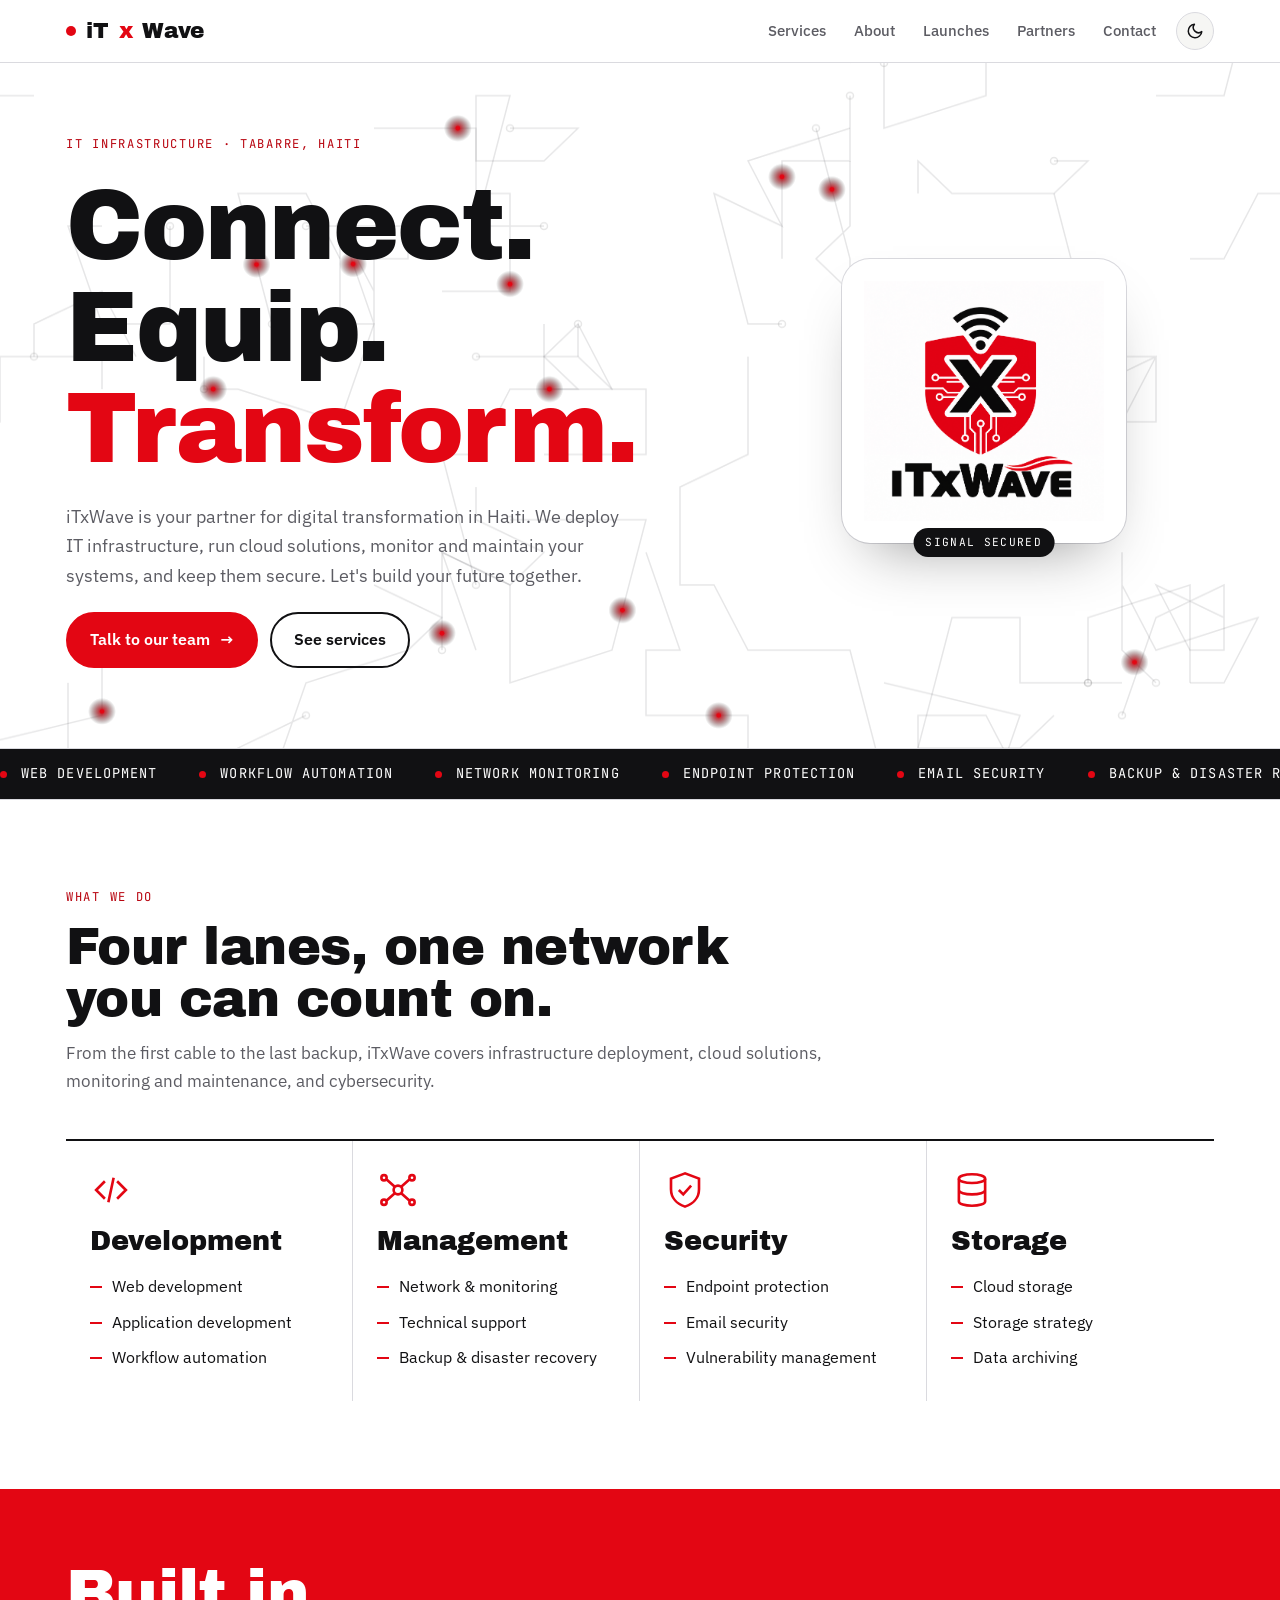
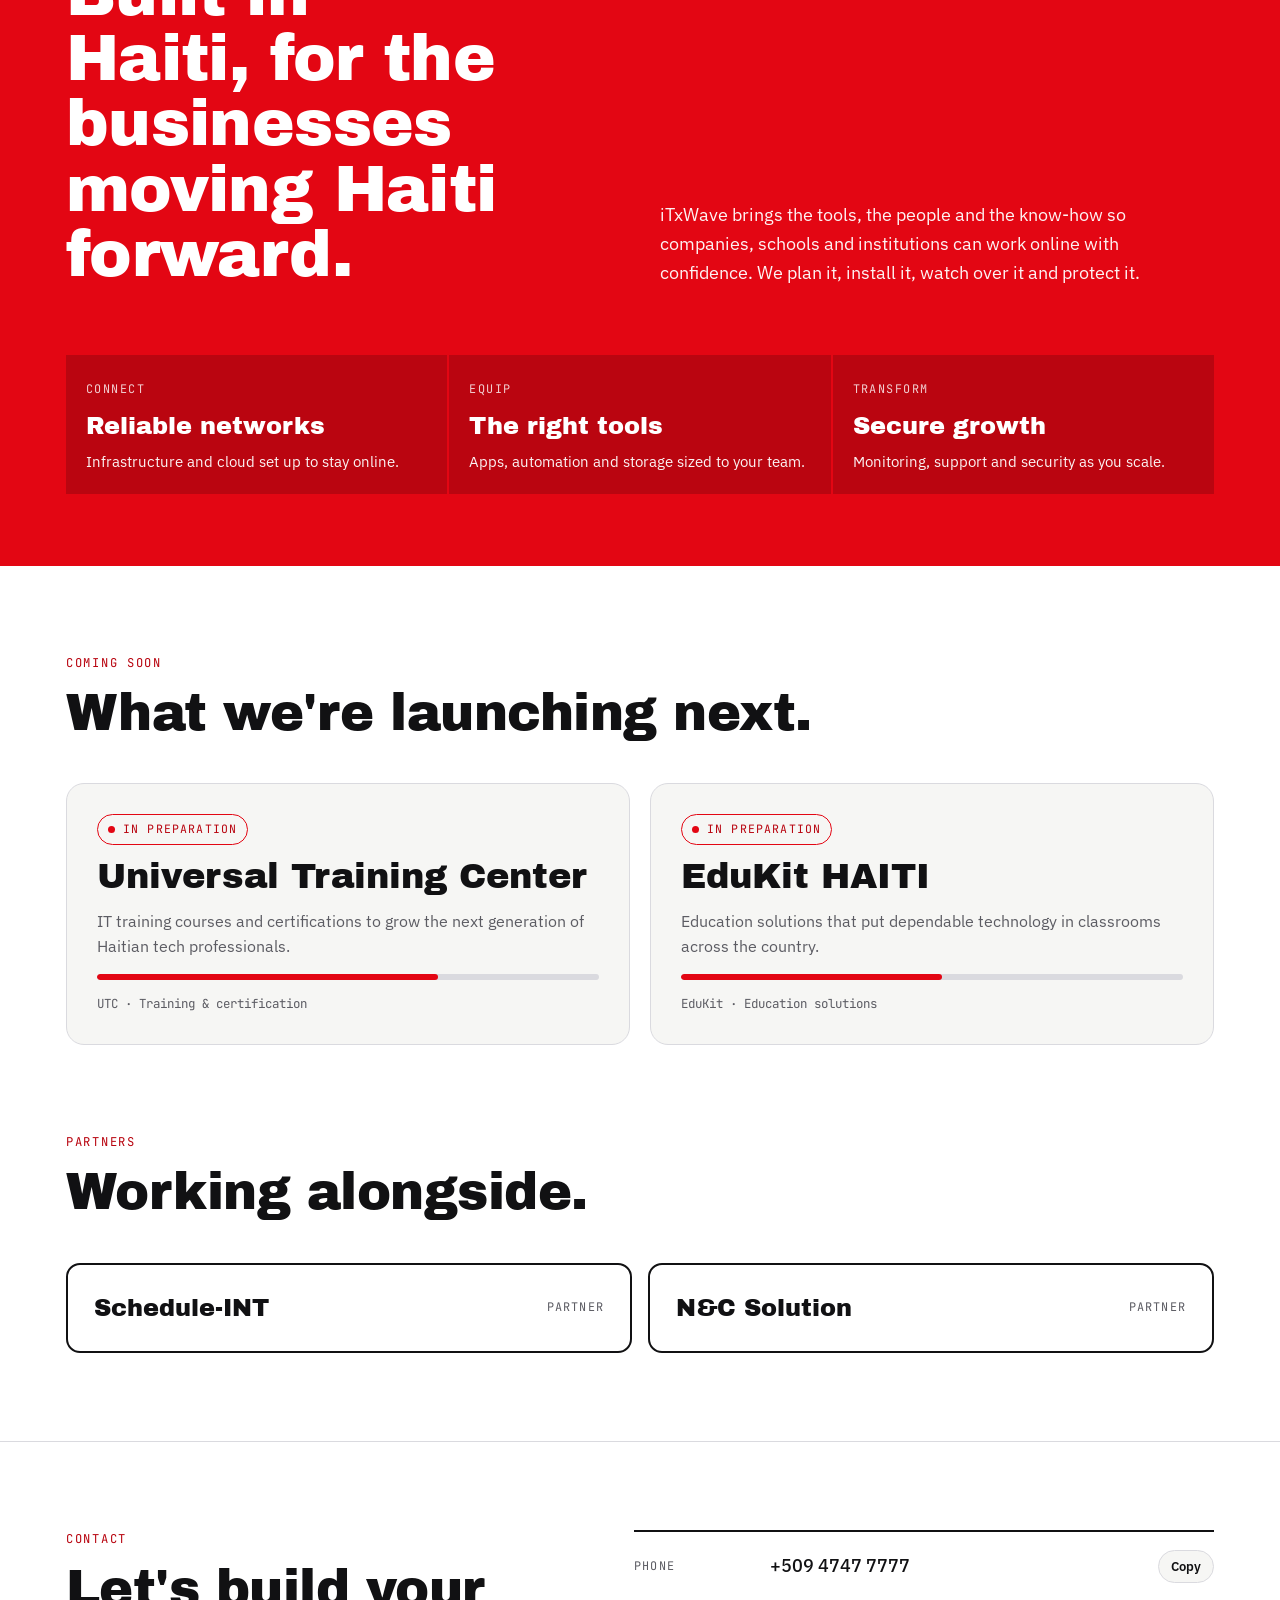
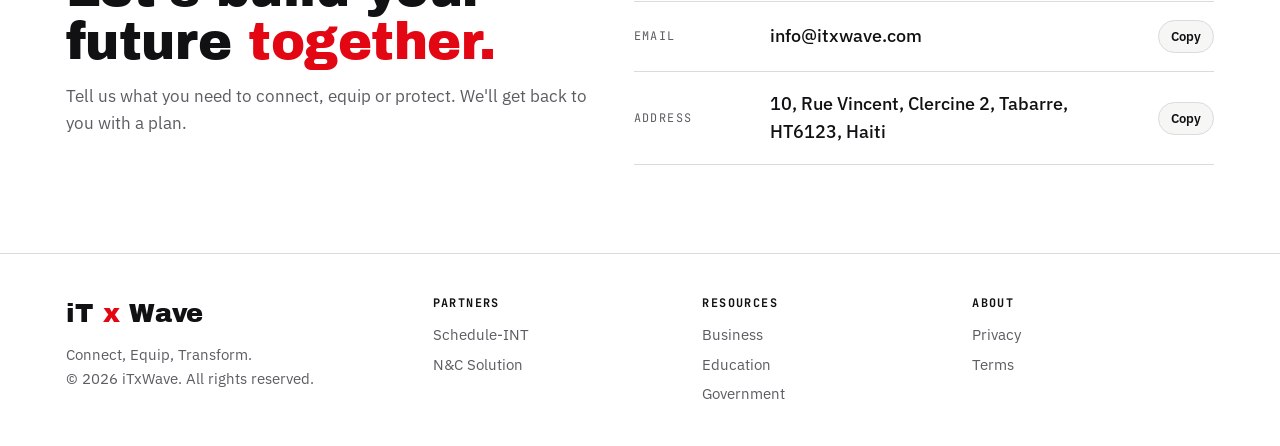
==== index.html @ f3f3a0d4 "Update index.html" ====
<!DOCTYPE html>
<html lang="en">
<head>
<meta charset="utf-8">
<meta name="viewport" content="width=device-width, initial-scale=1, viewport-fit=cover">
<title>iTxWave</title>
<script>try{var s=localStorage.getItem("itx-theme");if(s)document.documentElement.setAttribute("data-theme",s)}catch(e){}</script>
<meta name="description" content="iTxWave is your partner for digital transformation in Haiti: IT infrastructure, cloud solutions, monitoring and cybersecurity.">
<link rel="canonical" href="https://www.itxwave.com/">

<meta property="og:type" content="website">
<meta property="og:site_name" content="iTxWave">
<meta property="og:title" content="iTxWave — Connect. Equip. Transform.">
<meta property="og:description" content="IT infrastructure, cloud solutions, monitoring and cybersecurity for businesses in Haiti.">
<meta property="og:url" content="https://www.itxwave.com/">
<meta property="og:image" content="https://www.itxwave.com/og-image.png">
<meta property="og:image:width" content="1200">
<meta property="og:image:height" content="630">
<meta property="og:image:alt" content="iTxWave red shield logo with the slogan Connect. Equip. Transform.">

<meta name="twitter:card" content="summary_large_image">
<meta name="twitter:title" content="iTxWave — Connect. Equip. Transform.">
<meta name="twitter:description" content="IT infrastructure, cloud solutions, monitoring and cybersecurity for businesses in Haiti.">
<meta name="twitter:image" content="https://www.itxwave.com/og-image.png">
<link rel="preconnect" href="https://fonts.googleapis.com">
<link rel="preconnect" href="https://fonts.gstatic.com" crossorigin>
<link rel="stylesheet" href="https://fonts.googleapis.com/css2?family=Archivo+Black&family=IBM+Plex+Sans:wght@400;500;600&family=JetBrains+Mono:wght@400;600&display=swap">
<style>
/* Layout: signal-and-circuit hero on a live trace field, then a 4-lane service board, launches, partners, contact */
:root{
  --bg:#FFFFFF; --surface:#F6F6F4; --fg:#111113; --muted:#5C5C63; --line:#DADADF;
  --red:#E30613; --red-ink:#B8040F; --trace:rgba(17,17,19,.10); --pulse:#E30613;
  --display:"Archivo Black","Arial Black",Impact,sans-serif;
  --body:"IBM Plex Sans",system-ui,-apple-system,"Segoe UI",sans-serif;
  --mono:"JetBrains Mono",ui-monospace,Menlo,Consolas,monospace;
}
@media (prefers-color-scheme:dark){:root:not([data-theme="light"]){
  --bg:#0C0C0E; --surface:#16161A; --fg:#F2F2F0; --muted:#A3A3AB; --line:#2A2A30;
  --red:#FF2B36; --red-ink:#FF5560; --trace:rgba(242,242,240,.08); --pulse:#FF2B36; color-scheme:dark}}
:root[data-theme="dark"]{
  --bg:#0C0C0E; --surface:#16161A; --fg:#F2F2F0; --muted:#A3A3AB; --line:#2A2A30;
  --red:#FF2B36; --red-ink:#FF5560; --trace:rgba(242,242,240,.08); --pulse:#FF2B36; color-scheme:dark}

*{box-sizing:border-box}
img{max-width:100%}
html{scroll-behavior:smooth}
body{margin:0;background:var(--bg);color:var(--fg);font-family:var(--body);font-size:16px;line-height:1.6;overflow-x:hidden}
a{color:inherit}
:focus-visible{outline:2px solid var(--red);outline-offset:3px;border-radius:4px}
.wrap{max-width:1180px;margin:0 auto;padding-left:max(16px,env(safe-area-inset-left,0px));padding-right:max(16px,env(safe-area-inset-right,0px))}
.eyebrow{font-family:var(--mono);font-size:.76rem;letter-spacing:.14em;text-transform:uppercase;color:var(--red-ink)}
h1,h2,h3{font-family:var(--display);font-weight:400;line-height:1.02;text-wrap:balance;margin:0}
h2{font-size:clamp(2rem,4.4vw,3.2rem);letter-spacing:-.01em}

/* header */
header.top{position:sticky;top:env(safe-area-inset-top,0px);z-index:20;background:color-mix(in srgb,var(--bg) 86%,transparent);backdrop-filter:blur(10px);-webkit-backdrop-filter:blur(10px);border-bottom:1px solid var(--line)}
header.top .wrap{display:flex;align-items:center;justify-content:space-between;gap:16px;padding-block:12px}
.brand{display:flex;align-items:center;gap:10px;text-decoration:none;font-family:var(--display);font-size:1.35rem;letter-spacing:-.01em}
.brand b{color:var(--red);font-weight:400}
.brand .dot{width:10px;height:10px;border-radius:50%;background:var(--red);box-shadow:0 0 0 0 var(--red);animation:ping 2.4s infinite}
nav ul{display:flex;gap:4px;list-style:none;margin:0;padding:0;flex-wrap:wrap}
nav a{display:block;padding:6px 12px;border-radius:999px;text-decoration:none;font-size:.92rem;font-weight:500;color:var(--muted);transition:color .2s,background .2s}
nav a:hover{color:var(--fg);background:var(--line)}
@media (max-width:640px){nav li:not(.keep){display:none}}
.top-right{display:flex;align-items:center;gap:8px}
.theme-toggle{display:inline-grid;place-items:center;width:38px;height:38px;padding:0;border-radius:50%;border:1px solid var(--line);background:var(--surface);color:var(--fg);cursor:pointer;transition:border-color .2s,color .2s}
.theme-toggle:hover{border-color:var(--red);color:var(--red-ink)}
.theme-toggle svg{width:18px;height:18px}
.theme-toggle .sun{display:none}
:root[data-theme="dark"] .theme-toggle .sun{display:block}
:root[data-theme="dark"] .theme-toggle .moon{display:none}
@media (prefers-color-scheme:dark){:root:not([data-theme="light"]) .theme-toggle .sun{display:block}:root:not([data-theme="light"]) .theme-toggle .moon{display:none}}

/* hero */
.hero{position:relative;overflow:hidden;border-bottom:1px solid var(--line)}
#field{position:absolute;inset:0;width:100%;height:100%;display:block}
.hero .wrap{position:relative;display:grid;grid-template-columns:1.25fr .9fr;gap:48px;align-items:center;padding-block:72px 80px}
.hero-copy{min-width:0;display:grid;gap:22px}
.hero h1{font-size:clamp(2.8rem,8vw,6.2rem);letter-spacing:-.02em}
.hero h1 span{display:block}
.hero h1 .r{color:var(--red)}
.hero p.lead{font-size:1.15rem;color:var(--muted);max-width:52ch;margin:0}
.cta{display:flex;flex-wrap:wrap;gap:12px}
.btn{display:inline-flex;align-items:center;gap:10px;padding:13px 22px;border-radius:999px;font-weight:600;text-decoration:none;border:2px solid var(--fg);transition:transform .2s,background .2s,color .2s}
.btn.primary{background:var(--red);border-color:var(--red);color:#fff}
.btn.primary:hover{background:var(--fg);border-color:var(--fg);color:var(--bg)}
.btn.ghost:hover{background:var(--fg);color:var(--bg)}
.btn:hover{transform:translateY(-2px)}

.emblem{position:relative;justify-self:center;width:min(100%,340px);aspect-ratio:1/1.1;display:grid;place-items:center}
.emblem .rings{position:absolute;inset:-10%;pointer-events:none}
.emblem .rings i{position:absolute;inset:0;border:2px solid var(--red);border-radius:50%;opacity:0;animation:ring 3.6s cubic-bezier(.2,.6,.3,1) infinite}
.emblem .rings i:nth-child(2){animation-delay:1.2s}
.emblem .rings i:nth-child(3){animation-delay:2.4s}
.plate{position:relative;background:#fff;border-radius:28px;padding:22px;box-shadow:0 30px 60px -30px rgba(0,0,0,.45),0 0 0 1px var(--line);animation:float 6s ease-in-out infinite}
.plate img{display:block;width:100%;max-width:240px;height:auto}
.plate .tag{position:absolute;left:50%;bottom:-14px;transform:translateX(-50%);white-space:nowrap;background:var(--fg);color:var(--bg);font-family:var(--mono);font-size:.7rem;letter-spacing:.12em;text-transform:uppercase;padding:6px 12px;border-radius:999px}

/* ticker */
.ticker{border-bottom:1px solid var(--line);overflow:hidden;background:var(--fg);color:var(--bg)}
.ticker .track{display:flex;gap:42px;width:max-content;padding-block:14px;animation:slide 38s linear infinite;font-family:var(--mono);font-size:.85rem;letter-spacing:.08em;text-transform:uppercase}
.ticker span::before{content:"";display:inline-block;width:7px;height:7px;border-radius:50%;background:var(--red);margin-right:14px;vertical-align:middle}

section.block{padding-block:88px}
.head{display:grid;gap:14px;margin-bottom:44px;max-width:760px}
.head p{color:var(--muted);margin:0;font-size:1.08rem}

/* services */
.lanes{display:grid;grid-template-columns:repeat(4,minmax(0,1fr));border-top:2px solid var(--fg)}
.lane{position:relative;padding:28px 24px 30px;border-right:1px solid var(--line);min-width:0}
.lane:last-child{border-right:0}
.lane .code{font-family:var(--mono);font-size:.74rem;color:var(--muted);letter-spacing:.1em}
.lane h3{font-size:1.7rem;margin:10px 0 18px}
.lane ul{list-style:none;margin:0;padding:0;display:grid;gap:10px}
.lane li{display:flex;gap:10px;align-items:baseline}
.lane li::before{content:"";flex:none;width:12px;height:2px;background:var(--red);transform:translateY(-4px)}
.lane::after{content:"";position:absolute;left:0;top:-2px;height:2px;width:0;background:var(--red);transition:width .5s ease}
.lane:hover::after{width:100%}
.lane .icon{width:42px;height:42px;color:var(--red)}
@media (max-width:900px){.lanes{grid-template-columns:repeat(2,minmax(0,1fr))}.lane:nth-child(2){border-right:0}.lane:nth-child(-n+2){border-bottom:1px solid var(--line)}}
@media (max-width:520px){.lanes{grid-template-columns:1fr}.lane{border-right:0;border-bottom:1px solid var(--line)}}

/* about band */
.band{background:var(--red);color:#fff}
.band .wrap{display:grid;grid-template-columns:1fr 1fr;gap:40px;padding-block:72px;align-items:end}
.band h2{font-size:clamp(2.2rem,5.4vw,4rem)}
.band p{margin:0;font-size:1.12rem;max-width:56ch;opacity:.95}
.steps{display:grid;grid-template-columns:repeat(3,minmax(0,1fr));gap:2px;margin-top:28px;grid-column:1/-1}
.step{background:rgba(0,0,0,.18);padding:20px;min-width:0}
.step .n{font-family:var(--mono);font-size:.74rem;letter-spacing:.12em;opacity:.8}
.step b{display:block;font-family:var(--display);font-weight:400;font-size:1.5rem;margin:6px 0 4px}
.step p{font-size:.96rem}
@media (max-width:760px){.band .wrap{grid-template-columns:1fr}.steps{grid-template-columns:1fr}}

/* launches */
.launches{display:grid;grid-template-columns:repeat(2,minmax(0,1fr));gap:20px}
.launch{background:var(--surface);border:1px solid var(--line);border-radius:18px;padding:30px;display:grid;gap:14px;min-width:0;position:relative;overflow:hidden}
.launch .pill{justify-self:start;font-family:var(--mono);font-size:.72rem;letter-spacing:.1em;text-transform:uppercase;padding:5px 10px;border-radius:999px;border:1px solid var(--red);color:var(--red-ink);display:inline-flex;gap:8px;align-items:center}
.launch .pill i{width:7px;height:7px;border-radius:50%;background:var(--red);animation:blink 1.4s steps(2) infinite}
.launch h3{font-size:clamp(1.6rem,3vw,2.2rem)}
.launch p{margin:0;color:var(--muted)}
.launch .meter{height:6px;border-radius:6px;background:var(--line);overflow:hidden}
.launch .meter span{display:block;height:100%;width:var(--w);background:var(--red);border-radius:6px;animation:fill 2.4s ease-out both}
.launch .mono{font-family:var(--mono);font-size:.78rem;color:var(--muted)}
@media (max-width:760px){.launches{grid-template-columns:1fr}}

/* partners */
.partners{display:flex;flex-wrap:wrap;gap:16px}
.partner{flex:1 1 260px;display:flex;align-items:center;justify-content:space-between;gap:16px;padding:24px 26px;border:2px solid var(--fg);border-radius:14px;min-width:0}
.partner b{font-family:var(--display);font-weight:400;font-size:1.5rem}
.partner span{font-family:var(--mono);font-size:.74rem;letter-spacing:.1em;text-transform:uppercase;color:var(--muted)}

/* contact */
.contact{display:grid;grid-template-columns:1fr 1.1fr;gap:40px;align-items:start}
.contact h2 .r{color:var(--red)}
.rows{display:grid;border-top:2px solid var(--fg)}
.row{display:grid;grid-template-columns:120px 1fr auto;gap:16px;align-items:center;padding:18px 0;border-bottom:1px solid var(--line)}
.row .k{font-family:var(--mono);font-size:.74rem;letter-spacing:.12em;text-transform:uppercase;color:var(--muted)}
.row .v{font-size:1.1rem;font-weight:500;min-width:0;overflow-wrap:anywhere;user-select:all}
.copy{font:600 .8rem var(--body);border:1px solid var(--line);background:var(--surface);color:var(--fg);padding:7px 12px;border-radius:999px;cursor:pointer}
.copy:hover{border-color:var(--red);color:var(--red-ink)}
@media (max-width:760px){.contact{grid-template-columns:1fr}.row{grid-template-columns:1fr auto}.row .k{grid-column:1/-1}}

footer{border-top:1px solid var(--line);padding-block:40px;color:var(--muted);font-size:.92rem}
footer .wrap{display:grid;grid-template-columns:1.4fr 1fr 1fr 1fr;gap:28px}
footer h4{margin:0 0 10px;font-family:var(--mono);font-size:.74rem;letter-spacing:.12em;text-transform:uppercase;color:var(--fg)}
footer ul{list-style:none;margin:0;padding:0;display:grid;gap:6px}
footer a{text-decoration:none}
footer a:hover{color:var(--red-ink)}
footer .brand{font-size:1.6rem;color:var(--fg)}
@media (max-width:760px){footer .wrap{grid-template-columns:1fr 1fr}}

/* load sequence (starts from visible state) */
.rise{animation:rise .8s cubic-bezier(.2,.7,.2,1) both}
.d1{animation-delay:.08s}.d2{animation-delay:.18s}.d3{animation-delay:.28s}.d4{animation-delay:.4s}.d5{animation-delay:.52s}

@keyframes rise{from{transform:translateY(18px);opacity:.25}to{transform:none;opacity:1}}
@keyframes ring{0%{transform:scale(.55);opacity:.0}15%{opacity:.55}100%{transform:scale(1.15);opacity:0}}
@keyframes float{0%,100%{transform:translateY(0)}50%{transform:translateY(-10px)}}
@keyframes ping{0%{box-shadow:0 0 0 0 color-mix(in srgb,var(--red) 60%,transparent)}80%,100%{box-shadow:0 0 0 10px transparent}}
@keyframes slide{to{transform:translateX(-50%)}}
@keyframes blink{50%{opacity:.2}}
@keyframes fill{from{width:0}}
@media (max-width:860px){.hero .wrap{grid-template-columns:1fr;padding-block:48px 64px}.emblem{width:min(80%,280px)}}
@media (max-width:560px){.cta{flex-wrap:nowrap;gap:8px}.cta .btn{flex:1 1 0;justify-content:center;white-space:nowrap;padding:12px 10px;font-size:.92rem;gap:6px}.cta .btn span{display:none}}
@media (max-width:360px){.cta .btn{font-size:.82rem;padding:11px 8px}}
@media (prefers-reduced-motion:reduce){*,*::before,*::after{animation:none!important;transition:none!important}html{scroll-behavior:auto}}
</style>
</head>
<body>

<header class="top">
  <div class="wrap">
    <a class="brand" href="#top" aria-label="iTxWave home"><span class="dot"></span>iT<b>x</b>Wave</a>
    <div class="top-right">
      <nav aria-label="Main">
        <ul>
          <li><a href="#services">Services</a></li>
          <li><a href="#about">About</a></li>
          <li><a href="#launches">Launches</a></li>
          <li><a href="#partners">Partners</a></li>
          <li class="keep"><a href="#contact">Contact</a></li>
        </ul>
      </nav>
      <button class="theme-toggle" type="button" id="theme-toggle" aria-label="Switch light or dark theme">
        <svg class="moon" viewBox="0 0 24 24" fill="none" stroke="currentColor" stroke-width="2" stroke-linecap="round" stroke-linejoin="round" aria-hidden="true"><path d="M21 12.8A9 9 0 1 1 11.2 3a7 7 0 0 0 9.8 9.8z"/></svg>
        <svg class="sun" viewBox="0 0 24 24" fill="none" stroke="currentColor" stroke-width="2" stroke-linecap="round" aria-hidden="true"><circle cx="12" cy="12" r="4.5"/><path d="M12 2v2M12 20v2M2 12h2M20 12h2M4.9 4.9l1.4 1.4M17.7 17.7l1.4 1.4M4.9 19.1l1.4-1.4M17.7 6.3l1.4-1.4"/></svg>
      </button>
    </div>
  </div>
</header>

<main id="top">
  <section class="hero">
    <canvas id="field" aria-hidden="true"></canvas>
    <div class="wrap">
      <div class="hero-copy">
        <div class="eyebrow rise">IT infrastructure · Tabarre, Haiti</div>
        <h1 aria-label="Connect. Equip. Transform.">
          <span class="rise d1">Connect.</span>
          <span class="rise d2">Equip.</span>
          <span class="rise d3 r">Transform.</span>
        </h1>
        <p class="lead rise d4">iTxWave is your partner for digital transformation in Haiti. We deploy IT infrastructure, run cloud solutions, monitor and maintain your systems, and keep them secure. Let's build your future together.</p>
        <div class="cta rise d5">
          <a class="btn primary" href="#contact">Talk to our team <span aria-hidden="true">→</span></a>
          <a class="btn ghost" href="#services">See services</a>
        </div>
      </div>
      <div class="emblem rise d3" aria-hidden="false">
        <div class="rings" aria-hidden="true"><i></i><i></i><i></i></div>
        <div class="plate">
          <img src="itxwave-emblem.png" alt="iTxWave shield emblem" width="320" height="395">
          <span class="tag">Signal secured</span>
        </div>
      </div>
    </div>
  </section>

  <div class="ticker" aria-hidden="true">
    <div class="track">
      <span>Web development</span><span>Workflow automation</span><span>Network monitoring</span><span>Endpoint protection</span><span>Email security</span><span>Backup &amp; disaster recovery</span><span>Cloud storage</span><span>Data archiving</span>
      <span>Web development</span><span>Workflow automation</span><span>Network monitoring</span><span>Endpoint protection</span><span>Email security</span><span>Backup &amp; disaster recovery</span><span>Cloud storage</span><span>Data archiving</span>
    </div>
  </div>

  <section class="block" id="services">
    <div class="wrap">
      <div class="head">
        <div class="eyebrow">What we do</div>
        <h2>Four lanes, one network you can count on.</h2>
        <p>From the first cable to the last backup, iTxWave covers infrastructure deployment, cloud solutions, monitoring and maintenance, and cybersecurity.</p>
      </div>
      <div class="lanes">
        <article class="lane">
          <svg class="icon" viewBox="0 0 48 48" fill="none" stroke="currentColor" stroke-width="3" aria-hidden="true"><path d="M17 14 7 24l10 10M31 14l10 10-10 10M27 10l-6 28"/></svg>
          <h3>Development</h3>
          <ul><li>Web development</li><li>Application development</li><li>Workflow automation</li></ul>
        </article>
        <article class="lane">
          <svg class="icon" viewBox="0 0 48 48" fill="none" stroke="currentColor" stroke-width="3" aria-hidden="true"><circle cx="24" cy="24" r="5"/><circle cx="8" cy="10" r="3"/><circle cx="40" cy="10" r="3"/><circle cx="8" cy="38" r="3"/><circle cx="40" cy="38" r="3"/><path d="M11 12l9 8M37 12l-9 8M11 36l9-8M37 36l-9-8"/></svg>
          <h3>Management</h3>
          <ul><li>Network &amp; monitoring</li><li>Technical support</li><li>Backup &amp; disaster recovery</li></ul>
        </article>
        <article class="lane">
          <svg class="icon" viewBox="0 0 48 48" fill="none" stroke="currentColor" stroke-width="3" aria-hidden="true"><path d="M24 5 8 11v12c0 10 7 17 16 20 9-3 16-10 16-20V11L24 5z"/><path d="m17 24 5 5 9-10"/></svg>
          <h3>Security</h3>
          <ul><li>Endpoint protection</li><li>Email security</li><li>Vulnerability management</li></ul>
        </article>
        <article class="lane">
          <svg class="icon" viewBox="0 0 48 48" fill="none" stroke="currentColor" stroke-width="3" aria-hidden="true"><ellipse cx="24" cy="11" rx="15" ry="5"/><path d="M9 11v13c0 3 7 5 15 5s15-2 15-5V11M9 24v13c0 3 7 5 15 5s15-2 15-5V24"/></svg>
          <h3>Storage</h3>
          <ul><li>Cloud storage</li><li>Storage strategy</li><li>Data archiving</li></ul>
        </article>
      </div>
    </div>
  </section>

  <section class="band" id="about">
    <div class="wrap">
      <h2>Built in Haiti, for the businesses moving Haiti forward.</h2>
      <p>iTxWave brings the tools, the people and the know-how so companies, schools and institutions can work online with confidence. We plan it, install it, watch over it and protect it.</p>
      <div class="steps">
        <div class="step"><span class="n">CONNECT</span><b>Reliable networks</b><p>Infrastructure and cloud set up to stay online.</p></div>
        <div class="step"><span class="n">EQUIP</span><b>The right tools</b><p>Apps, automation and storage sized to your team.</p></div>
        <div class="step"><span class="n">TRANSFORM</span><b>Secure growth</b><p>Monitoring, support and security as you scale.</p></div>
      </div>
    </div>
  </section>

  <section class="block" id="launches">
    <div class="wrap">
      <div class="head">
        <div class="eyebrow">Coming soon</div>
        <h2>What we're launching next.</h2>
      </div>
      <div class="launches">
        <article class="launch">
          <span class="pill"><i></i>In preparation</span>
          <h3>Universal Training Center</h3>
          <p>IT training courses and certifications to grow the next generation of Haitian tech professionals.</p>
          <div class="meter" aria-hidden="true"><span style="--w:68%"></span></div>
          <span class="mono">UTC · Training &amp; certification</span>
        </article>
        <article class="launch">
          <span class="pill"><i></i>In preparation</span>
          <h3>EduKit HAITI</h3>
          <p>Education solutions that put dependable technology in classrooms across the country.</p>
          <div class="meter" aria-hidden="true"><span style="--w:52%"></span></div>
          <span class="mono">EduKit · Education solutions</span>
        </article>
      </div>
    </div>
  </section>

  <section class="block" id="partners" style="padding-top:0">
    <div class="wrap">
      <div class="head">
        <div class="eyebrow">Partners</div>
        <h2>Working alongside.</h2>
      </div>
      <div class="partners">
        <div class="partner"><b>Schedule-INT</b><span>Partner</span></div>
        <div class="partner"><b>N&amp;C Solution</b><span>Partner</span></div>
      </div>
    </div>
  </section>

  <section class="block" id="contact" style="border-top:1px solid var(--line)">
    <div class="wrap contact">
      <div class="head" style="margin:0">
        <div class="eyebrow">Contact</div>
        <h2>Let's build your future <span class="r">together.</span></h2>
        <p>Tell us what you need to connect, equip or protect. We'll get back to you with a plan.</p>
      </div>
      <div class="rows">
        <div class="row"><span class="k">Phone</span><span class="v" id="v-phone">+509 4747 7777</span><button class="copy" type="button" id="c-phone" data-copy="+509 4747 7777">Copy</button></div>
        <div class="row"><span class="k">Email</span><span class="v" id="v-email">info@itxwave.com</span><button class="copy" type="button" id="c-email" data-copy="info@itxwave.com">Copy</button></div>
        <div class="row"><span class="k">Address</span><span class="v" id="v-addr">10, Rue Vincent, Clercine 2, Tabarre, HT6123, Haiti</span><button class="copy" type="button" id="c-addr" data-copy="10, Rue Vincent, Clercine 2, Tabarre, HT6123, Haiti">Copy</button></div>
      </div>
    </div>
  </section>
</main>

<footer>
  <div class="wrap">
    <div>
      <div class="brand">iT<b>x</b>Wave</div>
      <p style="margin:8px 0 0">Connect, Equip, Transform.<br>© 2026 iTxWave. All rights reserved.</p>
    </div>
    <div><h4>Partners</h4><ul><li>Schedule-INT</li><li>N&amp;C Solution</li></ul></div>
    <div><h4>Resources</h4><ul><li>Business</li><li>Education</li><li><a href="https://guichet.mci.ht" target="_blank" rel="noopener">Government</a></li></ul></div>
    <div><h4>About</h4><ul><li><a href="#">Privacy</a></li><li><a href="#">Terms</a></li></ul></div>
  </div>
</footer>

<script>
// Theme toggle (remembers the visitor's choice)
document.getElementById('theme-toggle').addEventListener('click',function(){
  var r=document.documentElement,cur=r.getAttribute('data-theme')||(matchMedia('(prefers-color-scheme: dark)').matches?'dark':'light'),next=cur==='dark'?'light':'dark';
  r.setAttribute('data-theme',next);
  try{localStorage.setItem('itx-theme',next)}catch(e){}
});

// Copy buttons
document.querySelectorAll('.copy').forEach(function(b){
  b.addEventListener('click',function(){
    var t=b.getAttribute('data-copy'),done=function(){var o=b.textContent;b.textContent='Copied';setTimeout(function(){b.textContent=o},1400)};
    try{navigator.clipboard.writeText(t).then(done,function(){sel(b)})}catch(e){sel(b)}
  });
});
function sel(b){var v=b.previousElementSibling,r=document.createRange();r.selectNodeContents(v);var s=getSelection();s.removeAllRanges();s.addRange(r);b.textContent='Selected'}

// Circuit trace field with travelling pulses
(function(){
  var c=document.getElementById('field'),x=c.getContext('2d'),W,H,dpr,paths=[],pulses=[],G=34;
  var reduce=matchMedia('(prefers-reduced-motion: reduce)').matches;
  function col(n){return getComputedStyle(document.documentElement).getPropertyValue(n).trim()}
  function rnd(a,b){return a+Math.random()*(b-a)}
  function build(){
    dpr=Math.min(devicePixelRatio||1,2);W=c.clientWidth;H=c.clientHeight;
    c.width=W*dpr;c.height=H*dpr;x.setTransform(dpr,0,0,dpr,0,0);
    paths=[];var n=Math.round(W*H/26000);
    for(var i=0;i<n;i++){
      var px=Math.round(rnd(0,W)/G)*G,py=Math.round(rnd(0,H)/G)*G,p=[[px,py]],dir=Math.random()<.5?0:1,len=3+Math.floor(Math.random()*5);
      for(var k=0;k<len;k++){
        var s=G*(1+Math.floor(Math.random()*3)),sg=Math.random()<.5?-1:1;
        if(dir===0)px+=s*sg;else py+=s*sg;
        if(Math.random()<.5){ // 45° jog like the logo traces
          px+=G*(Math.random()<.5?-1:1);py+=G*(Math.random()<.5?-1:1);
        }
        p.push([px,py]);dir=1-dir;
      }
      var L=0;for(var j=1;j<p.length;j++)L+=Math.hypot(p[j][0]-p[j-1][0],p[j][1]-p[j-1][1]);
      paths.push({p:p,L:L});
    }
    pulses=paths.filter(function(){return Math.random()<.45}).map(function(pt){return{pt:pt,t:Math.random(),v:rnd(.0012,.0035)}});
  }
  function at(pt,t){
    var d=t*pt.L,p=pt.p;
    for(var j=1;j<p.length;j++){var a=p[j-1],b=p[j],l=Math.hypot(b[0]-a[0],b[1]-a[1]);if(d<=l){var f=l?d/l:0;return[a[0]+(b[0]-a[0])*f,a[1]+(b[1]-a[1])*f]}d-=l}
    return p[p.length-1];
  }
  function draw(){
    x.clearRect(0,0,W,H);
    var tr=col('--trace'),pc=col('--pulse');
    x.lineWidth=1.5;x.strokeStyle=tr;x.fillStyle=tr;
    paths.forEach(function(pt){
      x.beginPath();pt.p.forEach(function(q,i){i?x.lineTo(q[0],q[1]):x.moveTo(q[0],q[1])});x.stroke();
      var e=pt.p[pt.p.length-1];x.beginPath();x.arc(e[0],e[1],3.5,0,7);x.stroke();
    });
    pulses.forEach(function(u){
      var q=at(u.pt,u.t);
      var g=x.createRadialGradient(q[0],q[1],0,q[0],q[1],14);
      g.addColorStop(0,pc);g.addColorStop(1,'transparent');
      x.fillStyle=g;x.beginPath();x.arc(q[0],q[1],14,0,7);x.fill();
      x.fillStyle=pc;x.beginPath();x.arc(q[0],q[1],2.4,0,7);x.fill();
    });
  }
  function tick(){pulses.forEach(function(u){u.t+=u.v;if(u.t>1){u.t=0}});draw();requestAnimationFrame(tick)}
  build();draw();
  var to;addEventListener('resize',function(){clearTimeout(to);to=setTimeout(function(){build();draw()},150)});
  if(!reduce)requestAnimationFrame(tick);
})();
</script>
</body>
</html>
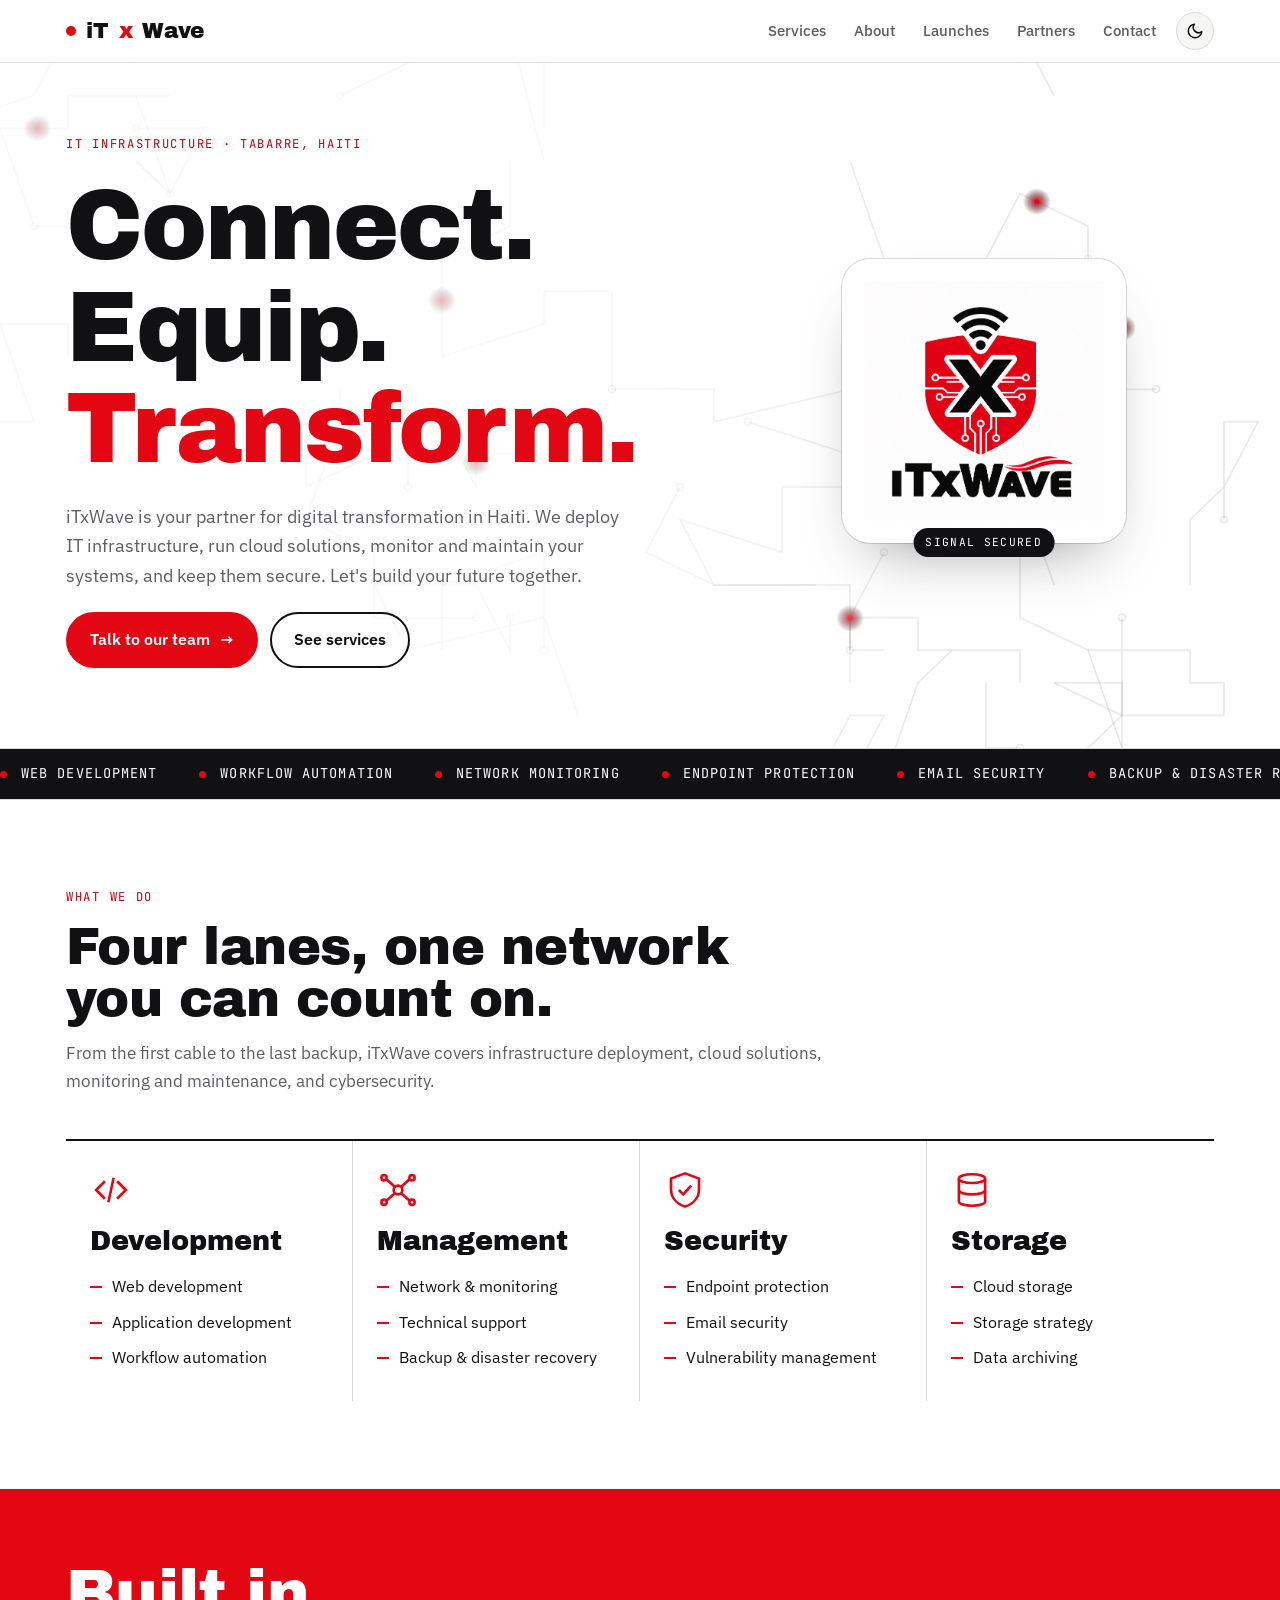
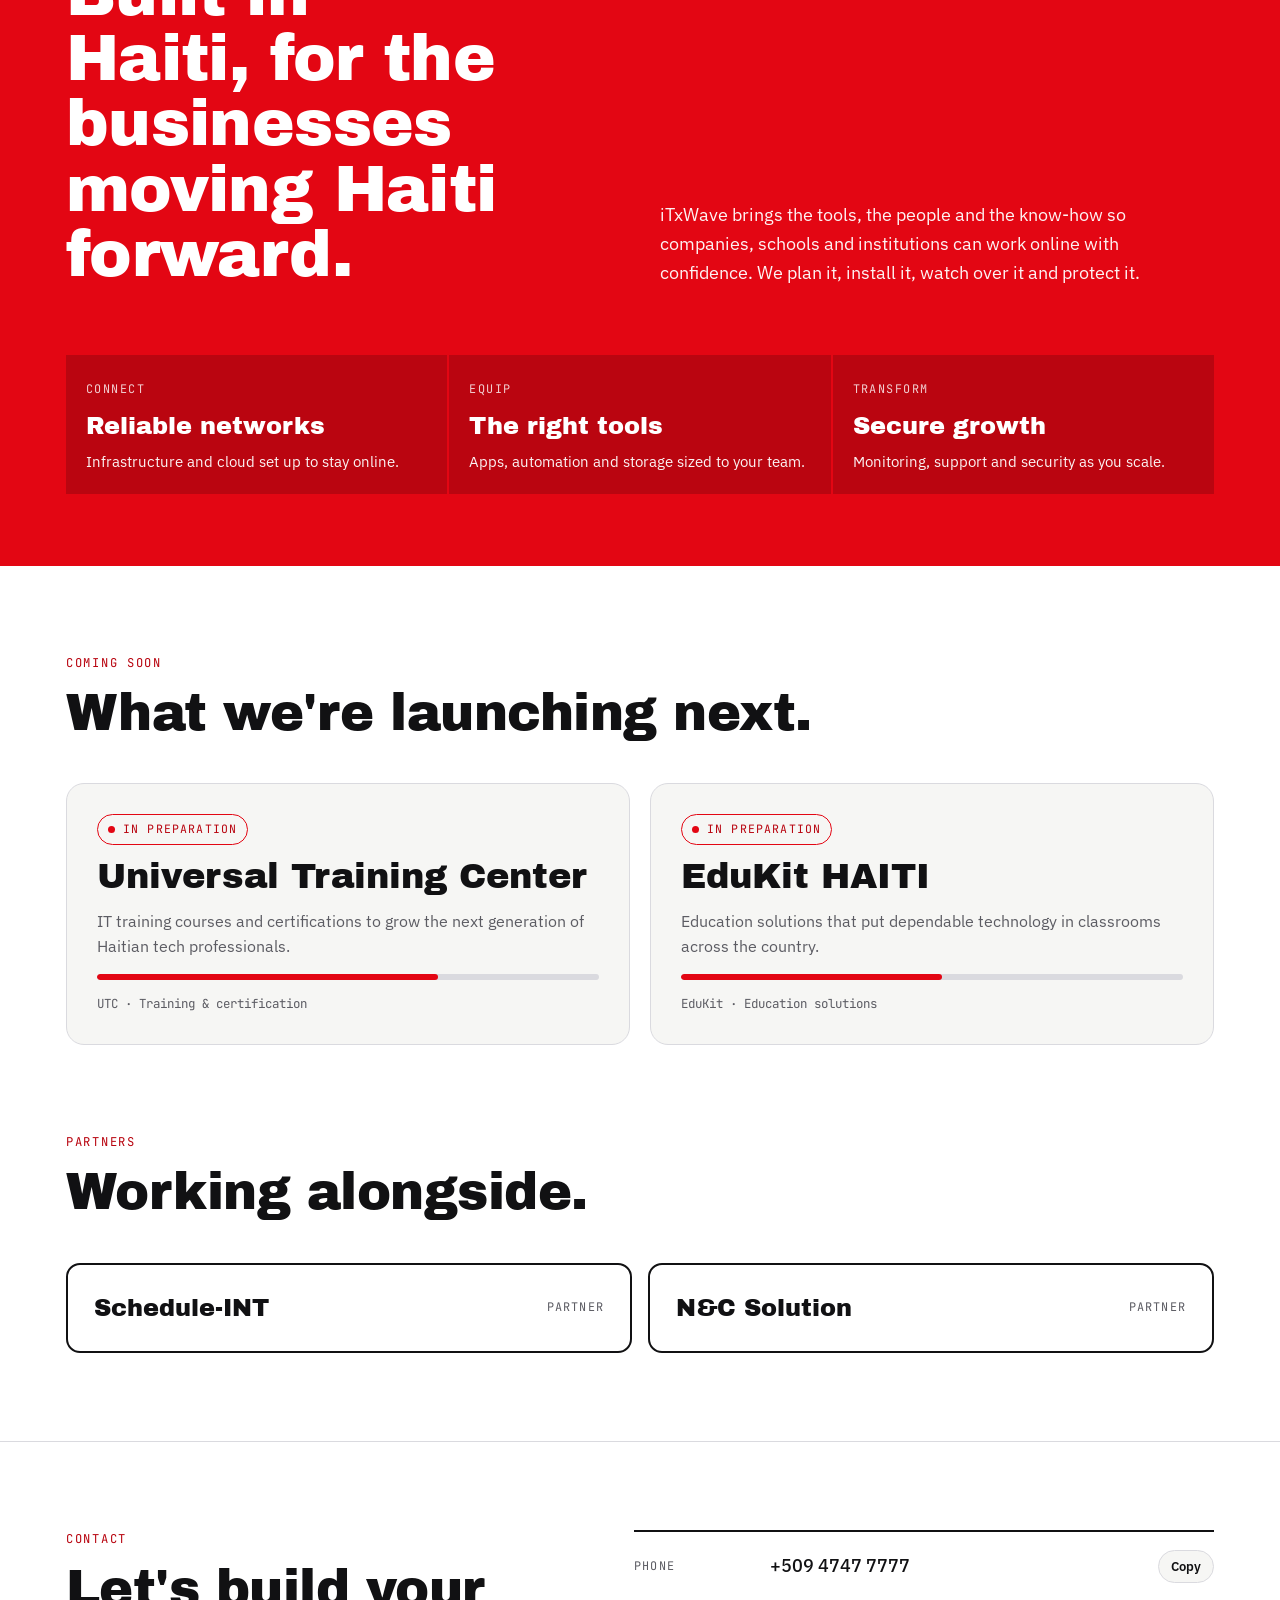
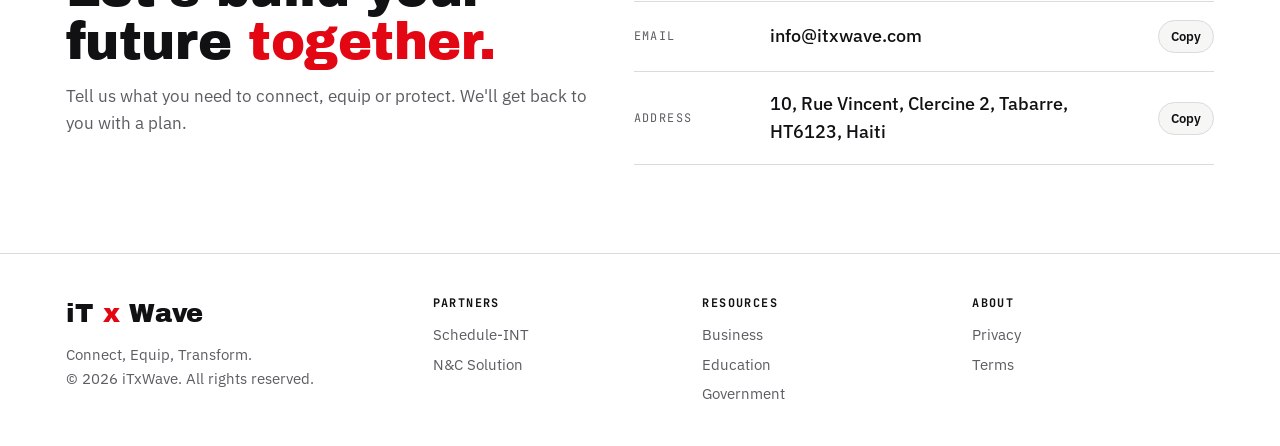
==== commit c3553343: "Update index.html" ====
--- a/index.html
+++ b/index.html
@@ -74,6 +74,8 @@
 /* hero */
 .hero{position:relative;overflow:hidden;border-bottom:1px solid var(--line)}
 #field{position:absolute;inset:0;width:100%;height:100%;display:block}
+#field{-webkit-mask-image:linear-gradient(90deg,rgba(0,0,0,.3) 0%,rgba(0,0,0,.3) 45%,#000 75%);mask-image:linear-gradient(90deg,rgba(0,0,0,.3) 0%,rgba(0,0,0,.3) 45%,#000 75%)}
+@media (max-width:860px){#field{-webkit-mask-image:linear-gradient(180deg,rgba(0,0,0,.3) 0%,rgba(0,0,0,.3) 55%,#000 85%);mask-image:linear-gradient(180deg,rgba(0,0,0,.3) 0%,rgba(0,0,0,.3) 55%,#000 85%)}}
 .hero .wrap{position:relative;display:grid;grid-template-columns:1.25fr .9fr;gap:48px;align-items:center;padding-block:72px 80px}
 .hero-copy{min-width:0;display:grid;gap:22px}
 .hero h1{font-size:clamp(2.8rem,8vw,6.2rem);letter-spacing:-.02em}
@@ -394,7 +396,7 @@
       var L=0;for(var j=1;j<p.length;j++)L+=Math.hypot(p[j][0]-p[j-1][0],p[j][1]-p[j-1][1]);
       paths.push({p:p,L:L});
     }
-    pulses=paths.filter(function(){return Math.random()<.45}).map(function(pt){return{pt:pt,t:Math.random(),v:rnd(.0012,.0035)}});
+    pulses=paths.slice().sort(function(){return Math.random()-.5}).slice(0,Math.max(4,Math.round(W/160))).map(function(pt){return{pt:pt,t:Math.random(),v:rnd(.0008,.002)}});
   }
   function at(pt,t){
     var d=t*pt.L,p=pt.p;
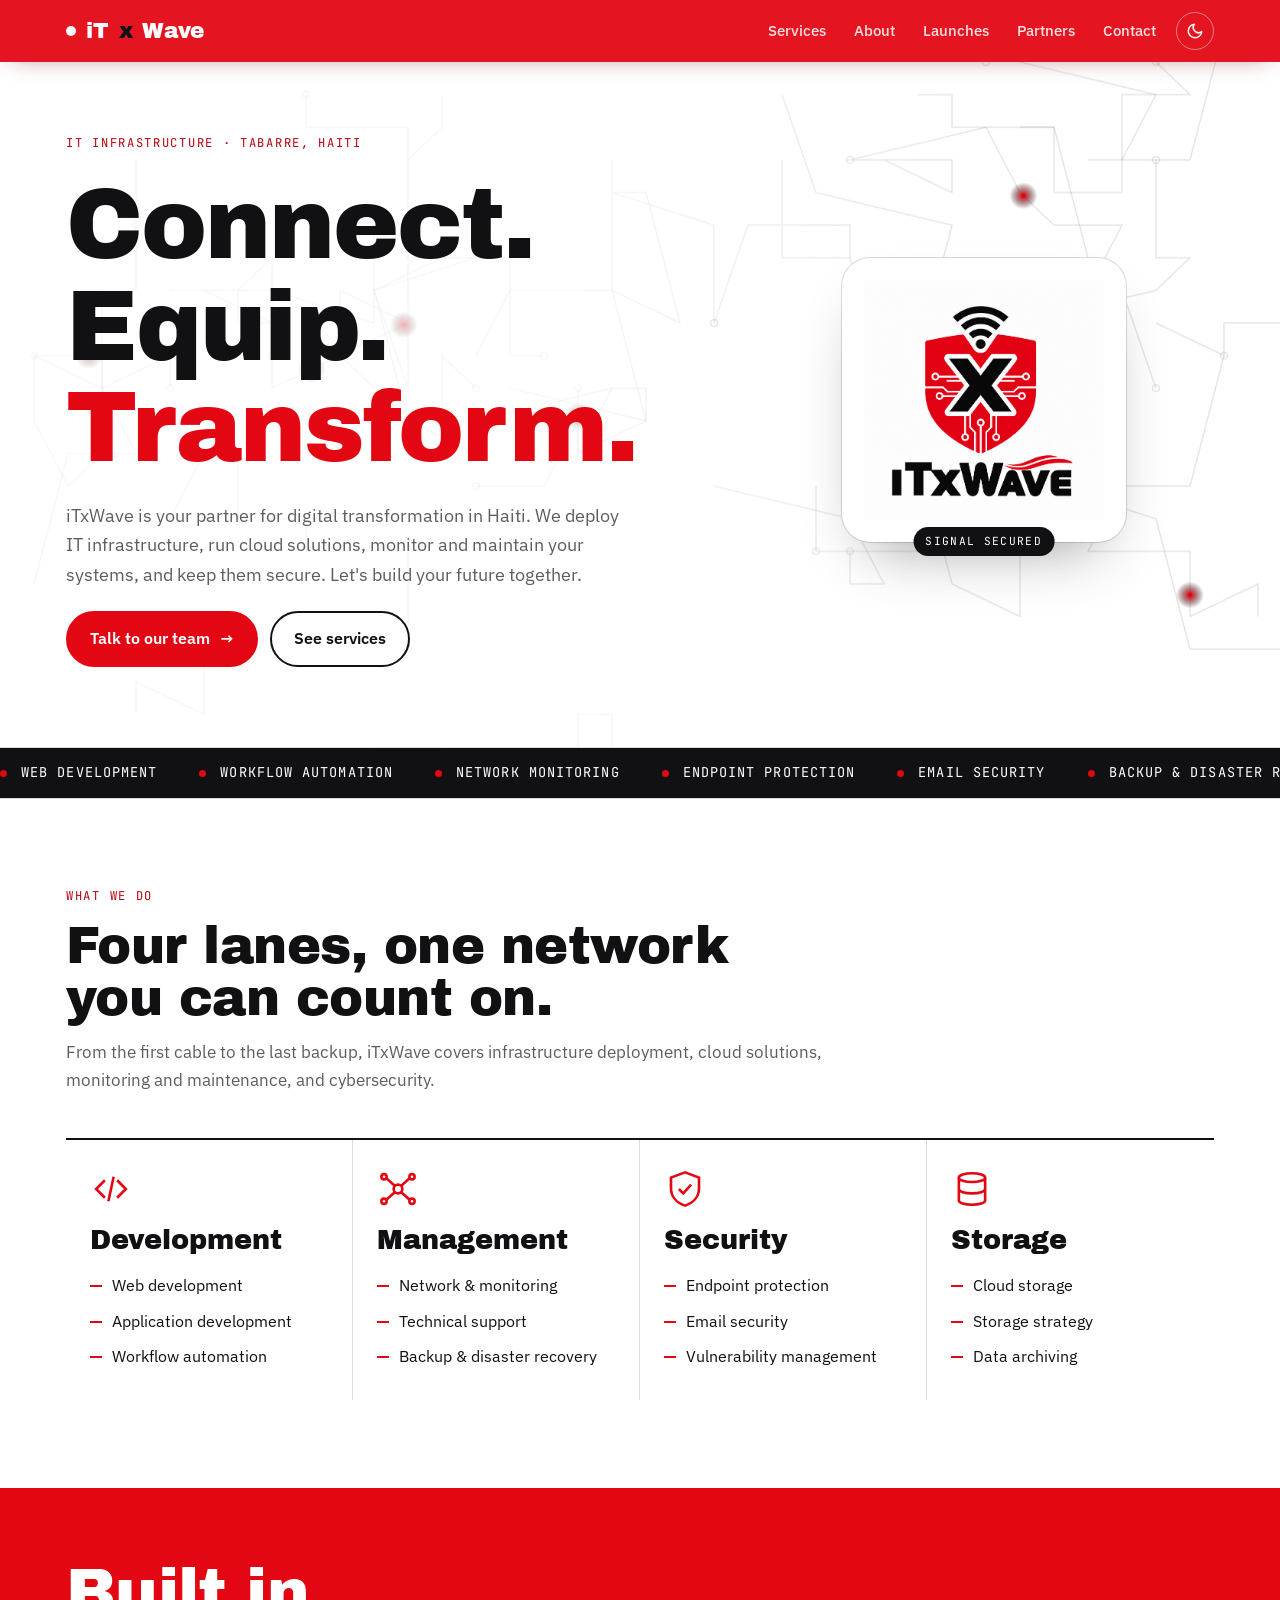
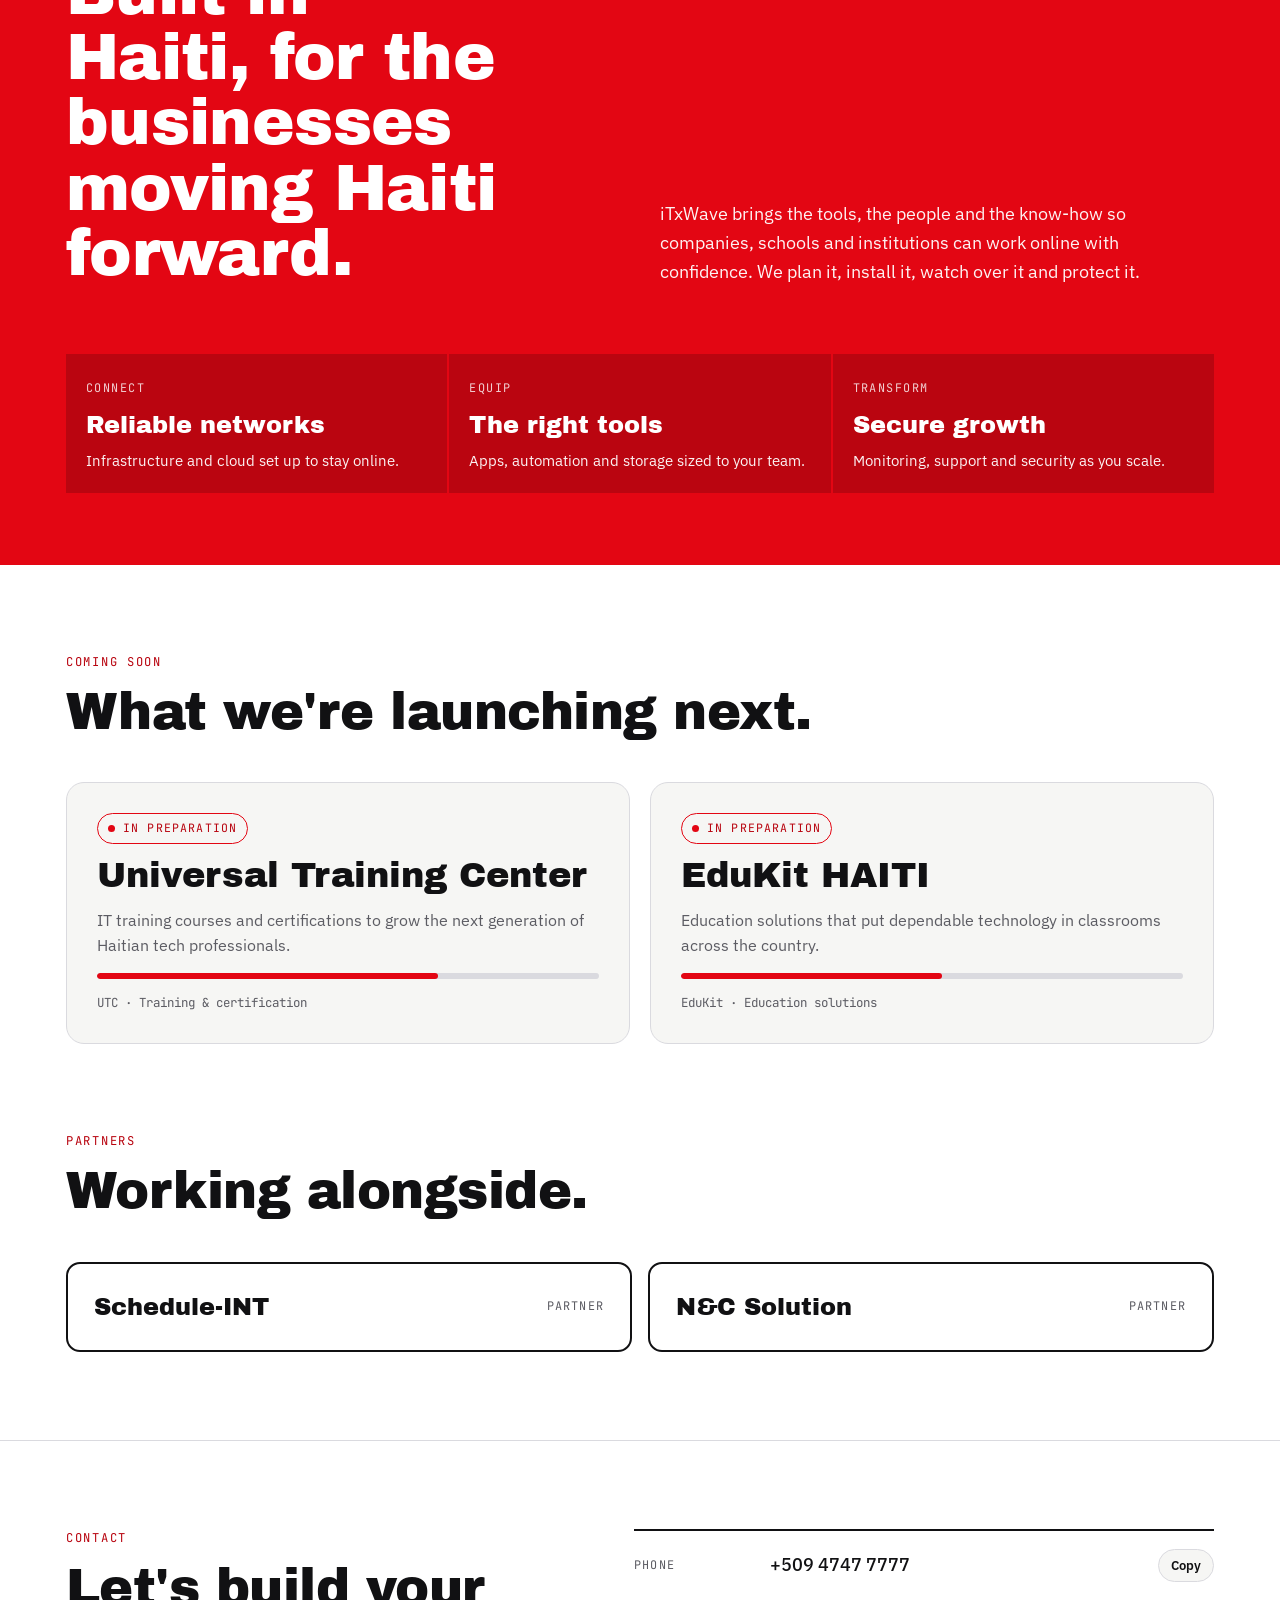
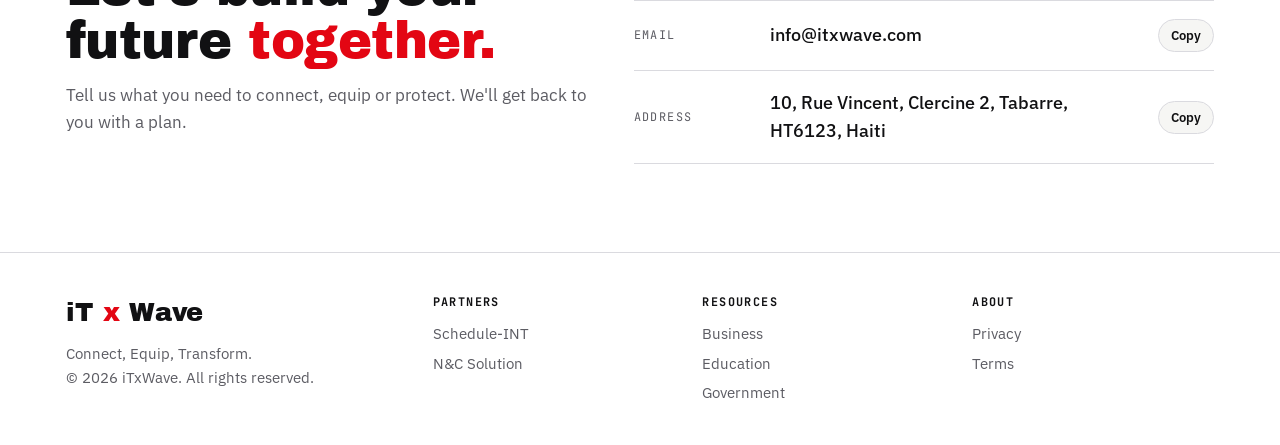
==== commit 2fd9557e: "Update index.html" ====
--- a/index.html
+++ b/index.html
@@ -33,6 +33,7 @@
   --display:"Archivo Black","Arial Black",Impact,sans-serif;
   --body:"IBM Plex Sans",system-ui,-apple-system,"Segoe UI",sans-serif;
   --mono:"JetBrains Mono",ui-monospace,Menlo,Consolas,monospace;
+  --nav:#E30613; --nav-ink:#111113;
 }
 @media (prefers-color-scheme:dark){:root:not([data-theme="light"]){
   --bg:#0C0C0E; --surface:#16161A; --fg:#F2F2F0; --muted:#A3A3AB; --line:#2A2A30;
@@ -53,18 +54,21 @@
 h2{font-size:clamp(2rem,4.4vw,3.2rem);letter-spacing:-.01em}
 
 /* header */
-header.top{position:sticky;top:env(safe-area-inset-top,0px);z-index:20;background:color-mix(in srgb,var(--bg) 86%,transparent);backdrop-filter:blur(10px);-webkit-backdrop-filter:blur(10px);border-bottom:1px solid var(--line)}
+header.top :focus-visible{outline-color:#fff}
+header.top{position:sticky;top:env(safe-area-inset-top,0px);z-index:20;background:color-mix(in srgb,var(--nav) 94%,transparent);backdrop-filter:blur(10px);-webkit-backdrop-filter:blur(10px);color:#fff;box-shadow:0 6px 24px -12px rgba(120,0,8,.55)}
 header.top .wrap{display:flex;align-items:center;justify-content:space-between;gap:16px;padding-block:12px}
 .brand{display:flex;align-items:center;gap:10px;text-decoration:none;font-family:var(--display);font-size:1.35rem;letter-spacing:-.01em}
 .brand b{color:var(--red);font-weight:400}
+header.top .brand b{color:var(--nav-ink)}
 .brand .dot{width:10px;height:10px;border-radius:50%;background:var(--red);box-shadow:0 0 0 0 var(--red);animation:ping 2.4s infinite}
+header.top .brand .dot{background:#fff;animation-name:ping-w}
 nav ul{display:flex;gap:4px;list-style:none;margin:0;padding:0;flex-wrap:wrap}
-nav a{display:block;padding:6px 12px;border-radius:999px;text-decoration:none;font-size:.92rem;font-weight:500;color:var(--muted);transition:color .2s,background .2s}
-nav a:hover{color:var(--fg);background:var(--line)}
+nav a{display:block;padding:6px 12px;border-radius:999px;text-decoration:none;font-size:.92rem;font-weight:500;color:rgba(255,255,255,.88);transition:color .2s,background .2s}
+nav a:hover{color:#fff;background:rgba(255,255,255,.16)}
 @media (max-width:640px){nav li:not(.keep){display:none}}
 .top-right{display:flex;align-items:center;gap:8px}
-.theme-toggle{display:inline-grid;place-items:center;width:38px;height:38px;padding:0;border-radius:50%;border:1px solid var(--line);background:var(--surface);color:var(--fg);cursor:pointer;transition:border-color .2s,color .2s}
-.theme-toggle:hover{border-color:var(--red);color:var(--red-ink)}
+.theme-toggle{display:inline-grid;place-items:center;width:38px;height:38px;padding:0;border-radius:50%;border:1px solid rgba(255,255,255,.45);background:transparent;color:#fff;cursor:pointer;transition:background .2s,border-color .2s}
+.theme-toggle:hover{background:rgba(255,255,255,.16);border-color:#fff}
 .theme-toggle svg{width:18px;height:18px}
 .theme-toggle .sun{display:none}
 :root[data-theme="dark"] .theme-toggle .sun{display:block}
@@ -179,6 +183,7 @@
 @keyframes rise{from{transform:translateY(18px);opacity:.25}to{transform:none;opacity:1}}
 @keyframes ring{0%{transform:scale(.55);opacity:.0}15%{opacity:.55}100%{transform:scale(1.15);opacity:0}}
 @keyframes float{0%,100%{transform:translateY(0)}50%{transform:translateY(-10px)}}
+@keyframes ping-w{0%{box-shadow:0 0 0 0 rgba(255,255,255,.7)}80%,100%{box-shadow:0 0 0 10px rgba(255,255,255,0)}}
 @keyframes ping{0%{box-shadow:0 0 0 0 color-mix(in srgb,var(--red) 60%,transparent)}80%,100%{box-shadow:0 0 0 10px transparent}}
 @keyframes slide{to{transform:translateX(-50%)}}
 @keyframes blink{50%{opacity:.2}}
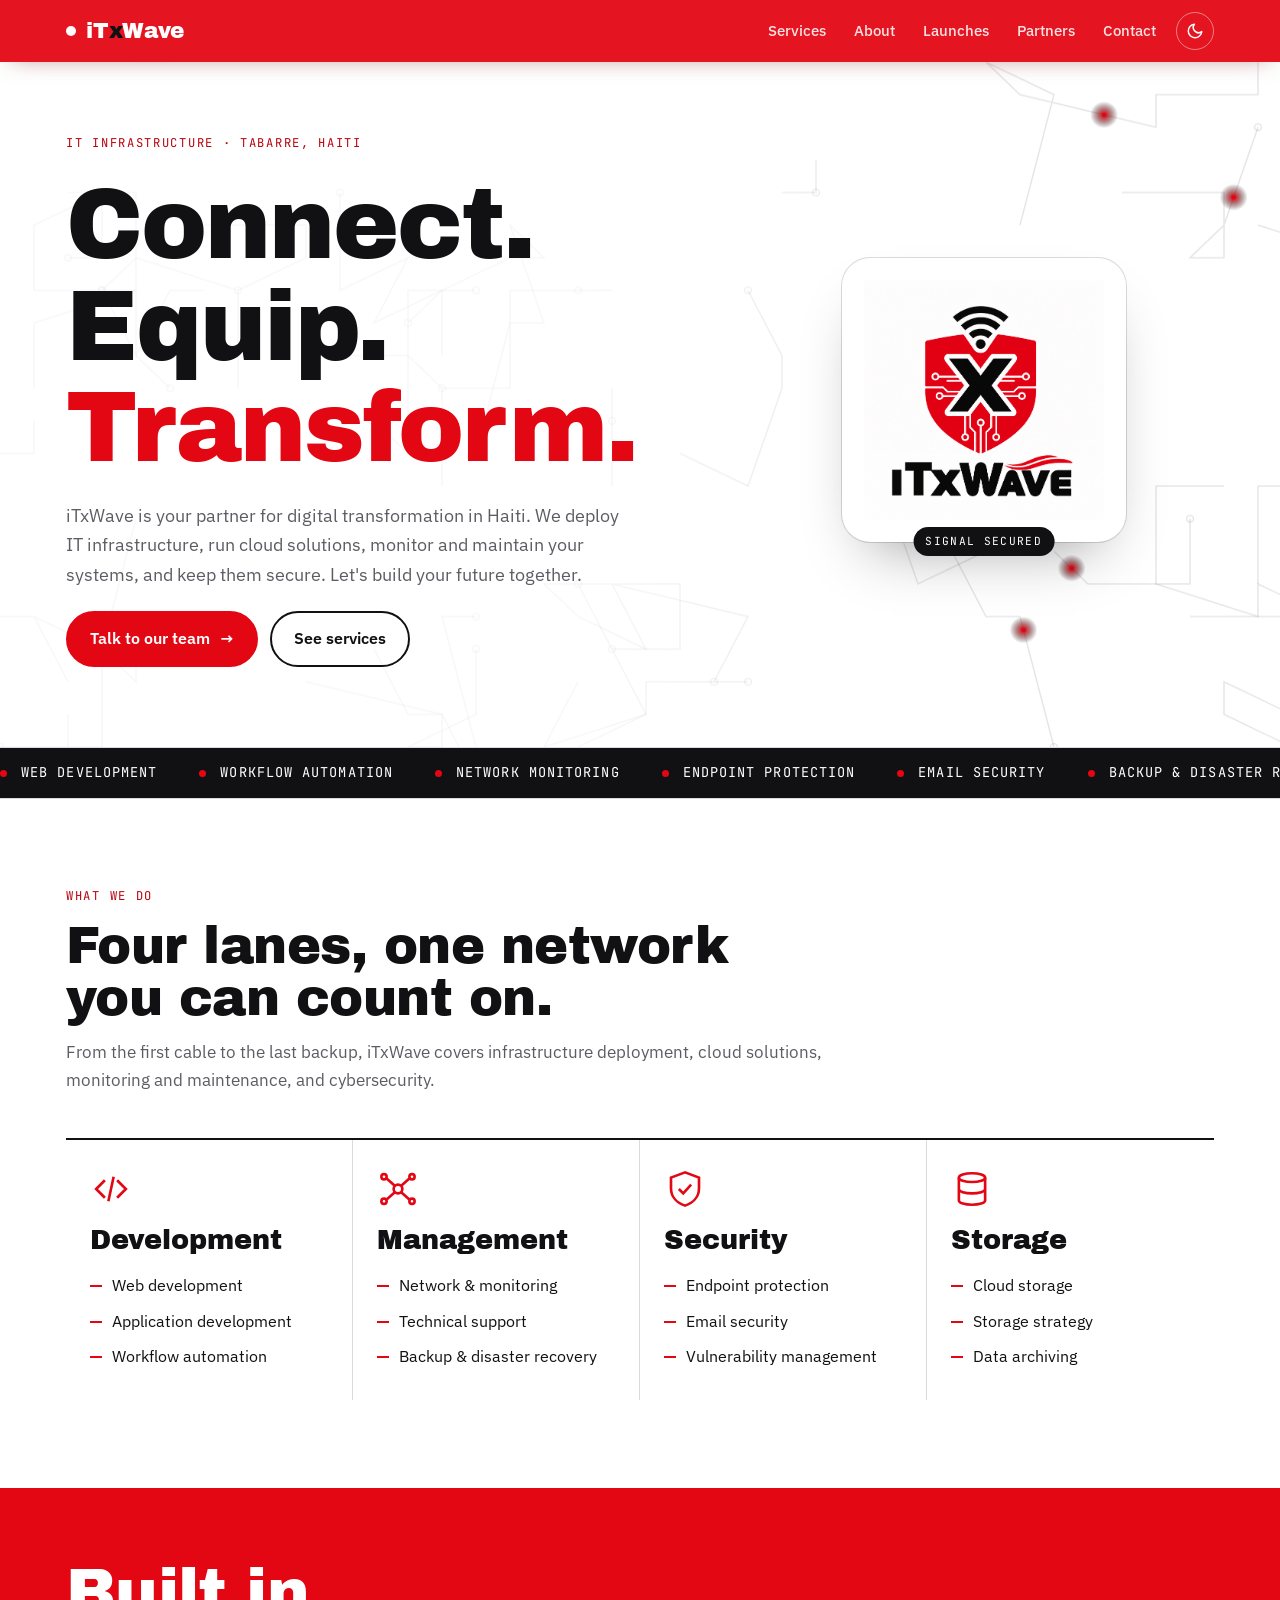
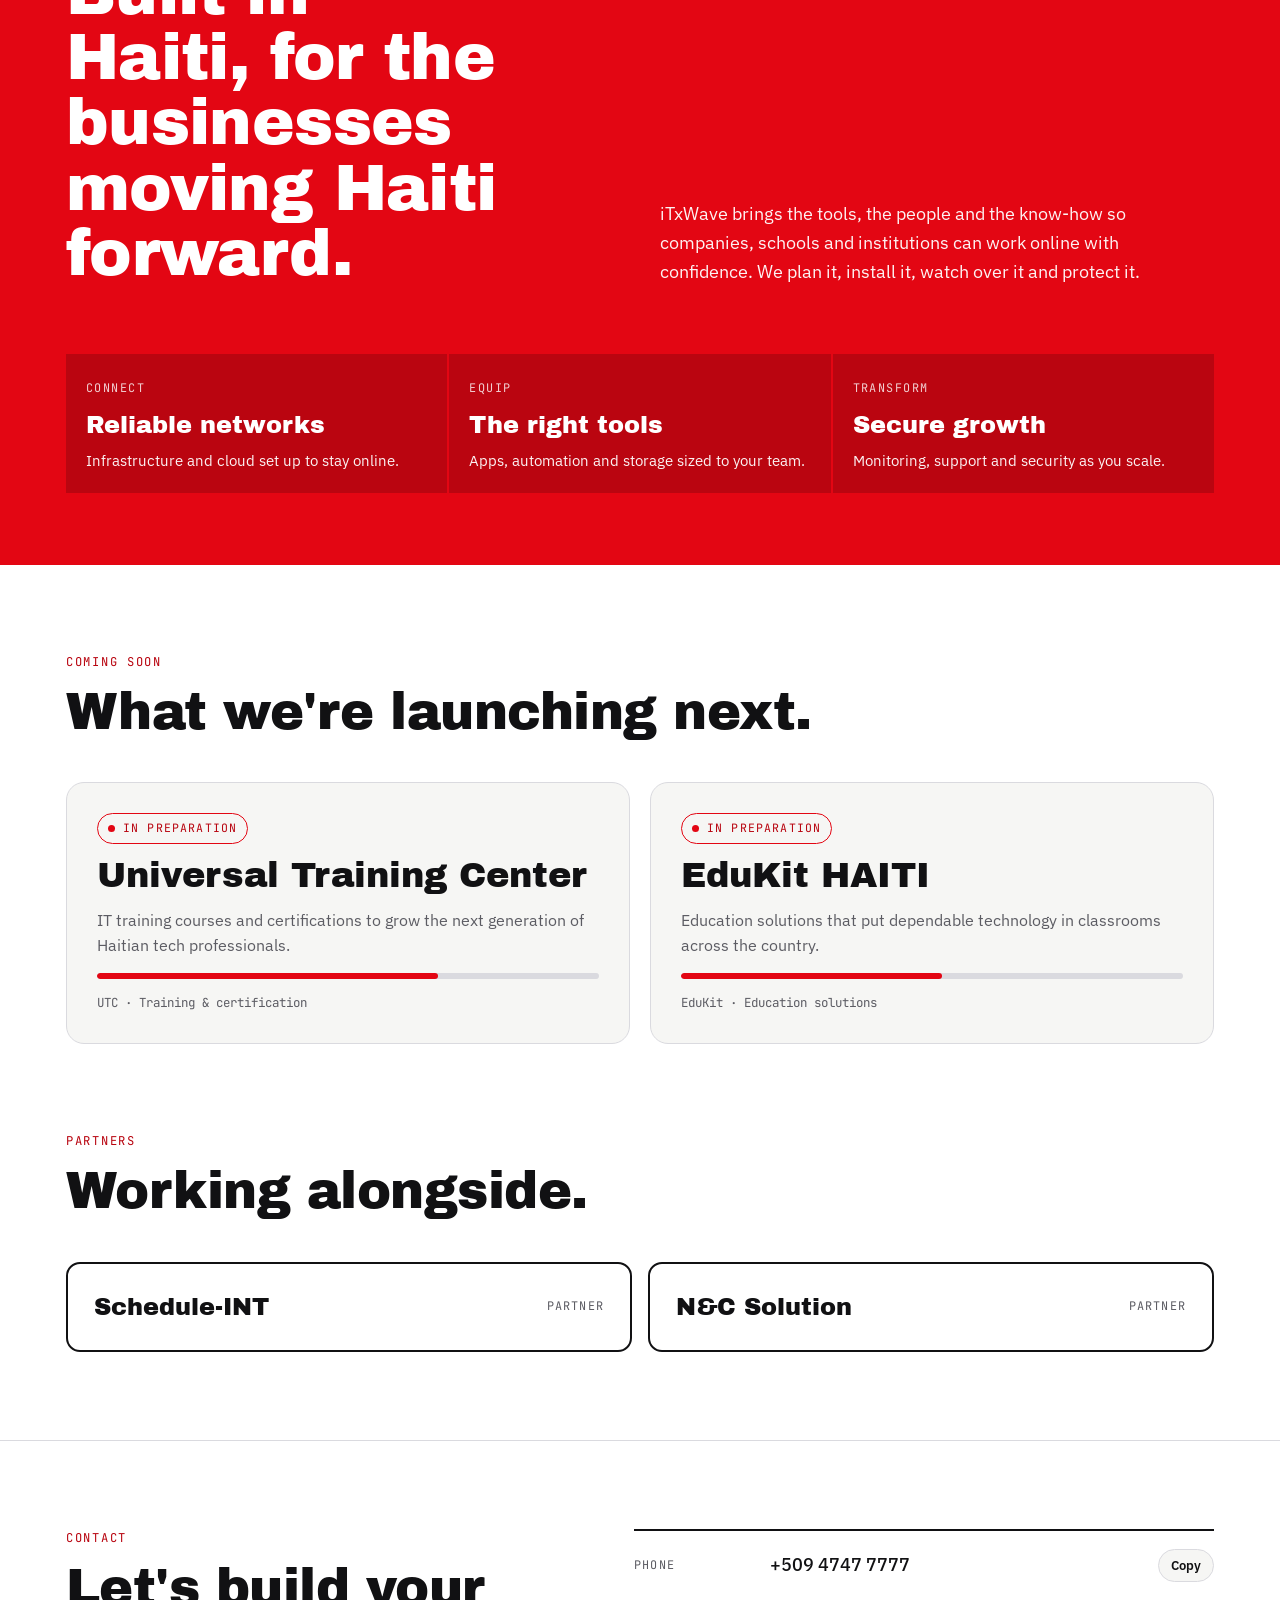
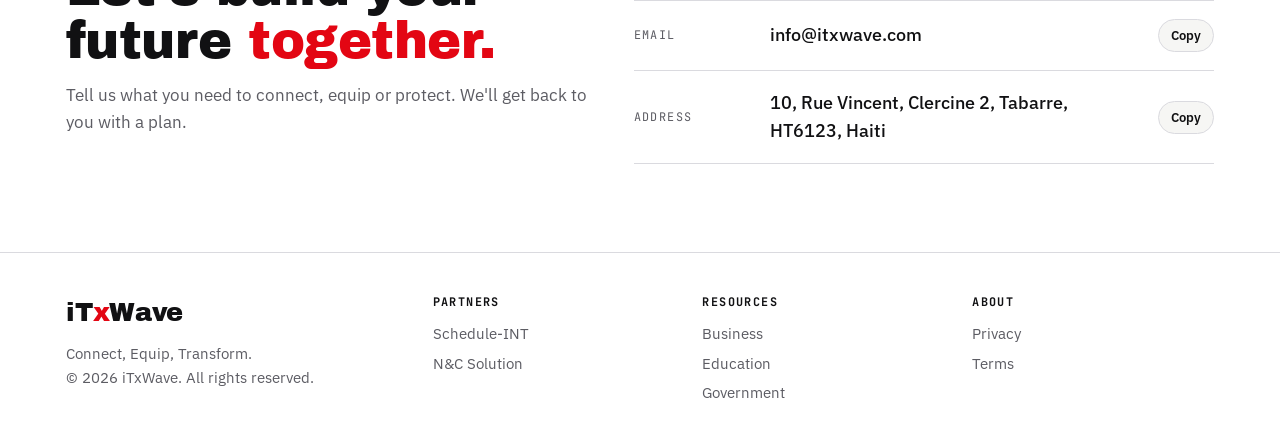
==== commit 52b7e34c: "Update index.html" ====
--- a/index.html
+++ b/index.html
@@ -65,7 +65,25 @@
 nav ul{display:flex;gap:4px;list-style:none;margin:0;padding:0;flex-wrap:wrap}
 nav a{display:block;padding:6px 12px;border-radius:999px;text-decoration:none;font-size:.92rem;font-weight:500;color:rgba(255,255,255,.88);transition:color .2s,background .2s}
 nav a:hover{color:#fff;background:rgba(255,255,255,.16)}
-@media (max-width:640px){nav li:not(.keep){display:none}}
+section[id]{scroll-margin-top:72px}
+.burger{display:none;position:relative;place-items:center;width:38px;height:38px;padding:0;border-radius:50%;border:1px solid rgba(255,255,255,.45);background:transparent;cursor:pointer;transition:background .2s,border-color .2s}
+.burger:hover{background:rgba(255,255,255,.16);border-color:#fff}
+.burger span{position:absolute;left:11px;right:11px;height:2px;border-radius:2px;background:#fff;transition:transform .25s ease,opacity .2s}
+.burger span:nth-child(1){top:12px}
+.burger span:nth-child(2){top:17px}
+.burger span:nth-child(3){top:22px}
+.burger[aria-expanded="true"] span:nth-child(1){transform:translateY(5px) rotate(45deg)}
+.burger[aria-expanded="true"] span:nth-child(2){opacity:0}
+.burger[aria-expanded="true"] span:nth-child(3){transform:translateY(-5px) rotate(-45deg)}
+@media (max-width:640px){
+  .burger{display:inline-grid}
+  header.top nav{position:absolute;left:0;right:0;top:100%;background:var(--nav);box-shadow:0 18px 30px -18px rgba(80,0,6,.6);clip-path:inset(0 0 100% 0);visibility:hidden;transition:clip-path .3s ease,visibility 0s .3s}
+  header.top nav.open{clip-path:inset(0 0 -40px 0);visibility:visible;transition:clip-path .3s ease}
+  header.top nav ul{flex-direction:column;flex-wrap:nowrap;gap:0;padding:4px max(16px,env(safe-area-inset-right,0px)) 14px max(16px,env(safe-area-inset-left,0px));border-top:1px solid rgba(255,255,255,.2)}
+  header.top nav a{font-family:var(--display);font-weight:400;font-size:1.45rem;color:#fff;padding:12px 4px;border-radius:0;border-bottom:1px solid rgba(255,255,255,.16)}
+  header.top nav a:hover{background:transparent}
+  header.top nav li:last-child a{border-bottom:0}
+}
 .top-right{display:flex;align-items:center;gap:8px}
 .theme-toggle{display:inline-grid;place-items:center;width:38px;height:38px;padding:0;border-radius:50%;border:1px solid rgba(255,255,255,.45);background:transparent;color:#fff;cursor:pointer;transition:background .2s,border-color .2s}
 .theme-toggle:hover{background:rgba(255,255,255,.16);border-color:#fff}
@@ -198,21 +216,22 @@
 
 <header class="top">
   <div class="wrap">
-    <a class="brand" href="#top" aria-label="iTxWave home"><span class="dot"></span>iT<b>x</b>Wave</a>
+    <a class="brand" href="#top" aria-label="iTxWave home"><span class="dot"></span><span>iT<b>x</b>Wave</span></a>
     <div class="top-right">
-      <nav aria-label="Main">
+      <nav aria-label="Main" id="site-nav">
         <ul>
           <li><a href="#services">Services</a></li>
           <li><a href="#about">About</a></li>
           <li><a href="#launches">Launches</a></li>
           <li><a href="#partners">Partners</a></li>
-          <li class="keep"><a href="#contact">Contact</a></li>
+          <li><a href="#contact">Contact</a></li>
         </ul>
       </nav>
       <button class="theme-toggle" type="button" id="theme-toggle" aria-label="Switch light or dark theme">
         <svg class="moon" viewBox="0 0 24 24" fill="none" stroke="currentColor" stroke-width="2" stroke-linecap="round" stroke-linejoin="round" aria-hidden="true"><path d="M21 12.8A9 9 0 1 1 11.2 3a7 7 0 0 0 9.8 9.8z"/></svg>
         <svg class="sun" viewBox="0 0 24 24" fill="none" stroke="currentColor" stroke-width="2" stroke-linecap="round" aria-hidden="true"><circle cx="12" cy="12" r="4.5"/><path d="M12 2v2M12 20v2M2 12h2M20 12h2M4.9 4.9l1.4 1.4M17.7 17.7l1.4 1.4M4.9 19.1l1.4-1.4M17.7 6.3l1.4-1.4"/></svg>
       </button>
+      <button class="burger" type="button" id="menu-btn" aria-label="Open menu" aria-expanded="false" aria-controls="site-nav"><span></span><span></span><span></span></button>
     </div>
   </div>
 </header>
@@ -352,7 +371,7 @@
 <footer>
   <div class="wrap">
     <div>
-      <div class="brand">iT<b>x</b>Wave</div>
+      <div class="brand"><span>iT<b>x</b>Wave</span></div>
       <p style="margin:8px 0 0">Connect, Equip, Transform.<br>© 2026 iTxWave. All rights reserved.</p>
     </div>
     <div><h4>Partners</h4><ul><li>Schedule-INT</li><li>N&amp;C Solution</li></ul></div>
@@ -368,6 +387,17 @@
   r.setAttribute('data-theme',next);
   try{localStorage.setItem('itx-theme',next)}catch(e){}
 });
+
+// Mobile menu
+(function(){
+  var mb=document.getElementById('menu-btn'),nav=document.getElementById('site-nav');
+  function setMenu(o){nav.classList.toggle('open',o);mb.setAttribute('aria-expanded',o?'true':'false');mb.setAttribute('aria-label',o?'Close menu':'Open menu')}
+  mb.addEventListener('click',function(e){e.stopPropagation();setMenu(!nav.classList.contains('open'))});
+  nav.addEventListener('click',function(e){if(e.target.closest('a'))setMenu(false)});
+  document.addEventListener('click',function(e){if(nav.classList.contains('open')&&!e.target.closest('header.top'))setMenu(false)});
+  document.addEventListener('keydown',function(e){if(e.key==='Escape')setMenu(false)});
+  matchMedia('(max-width:640px)').addEventListener('change',function(){setMenu(false)});
+})();
 
 // Copy buttons
 document.querySelectorAll('.copy').forEach(function(b){
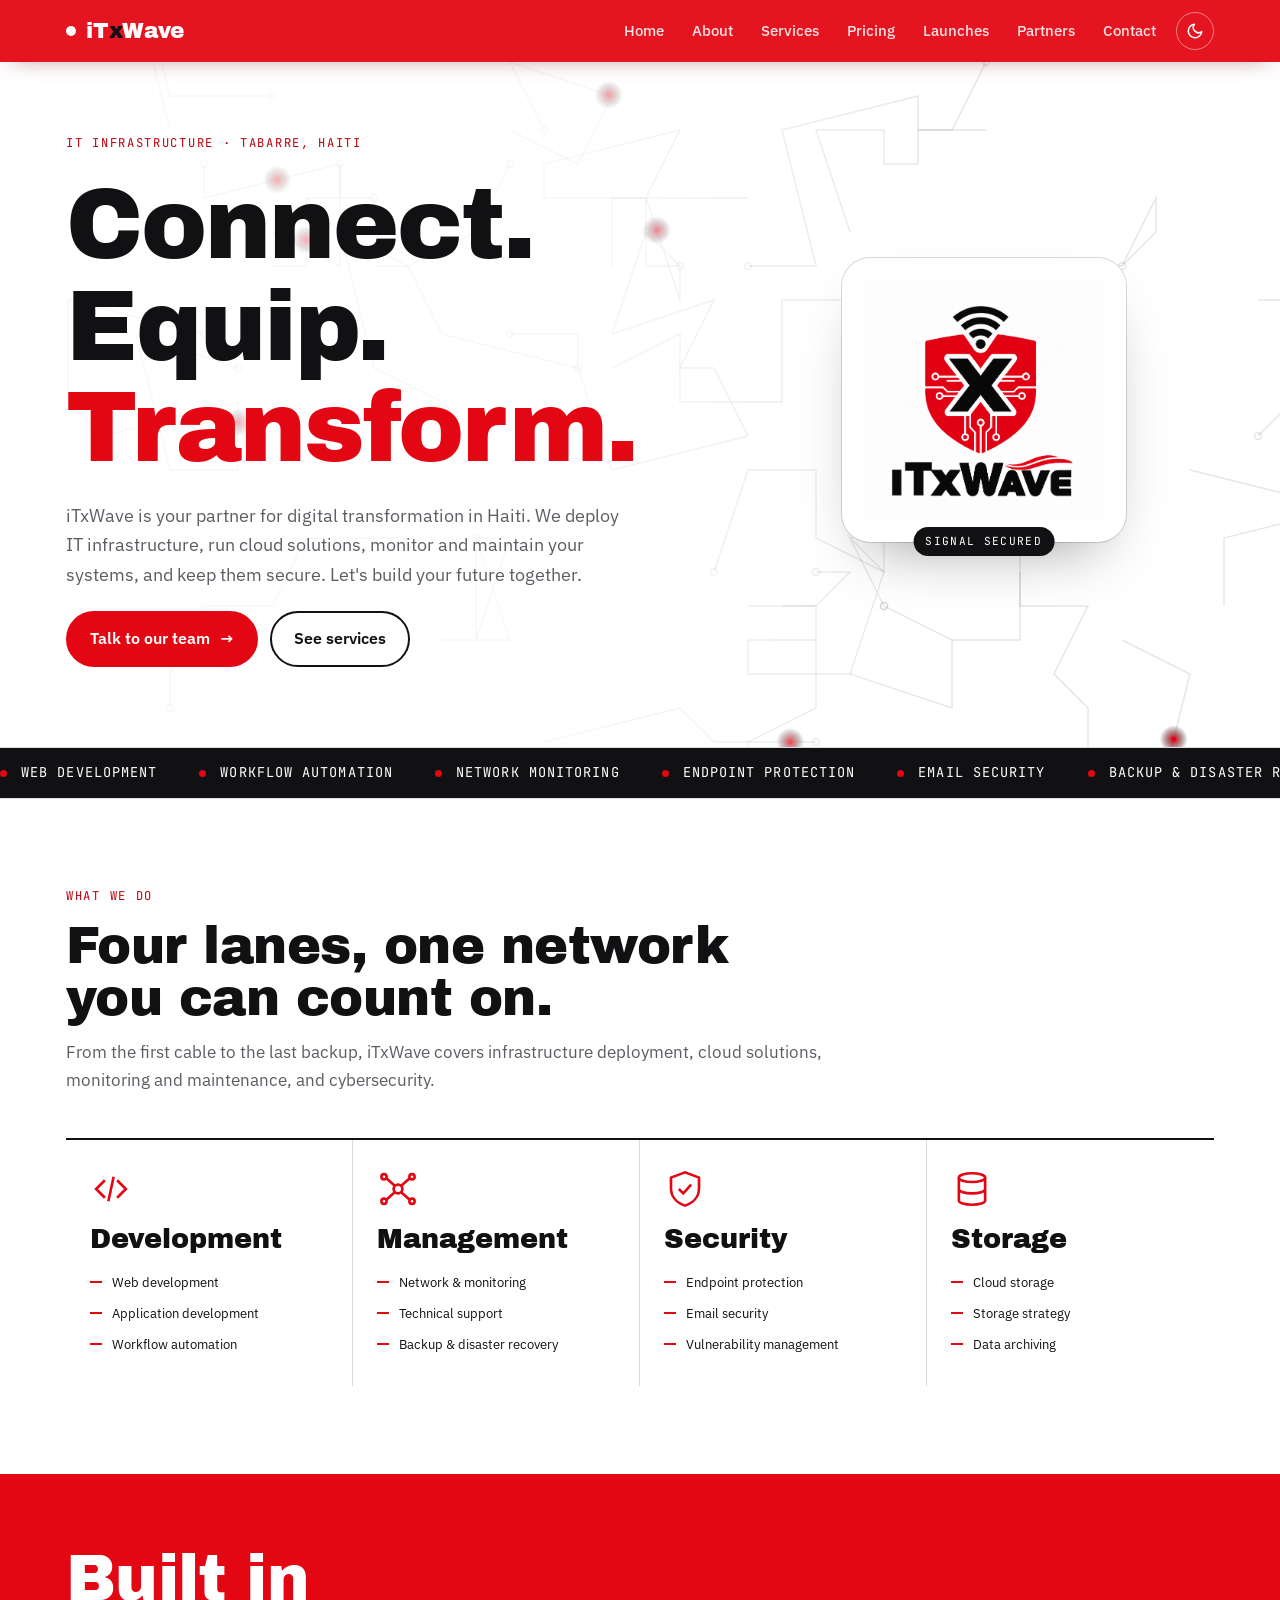
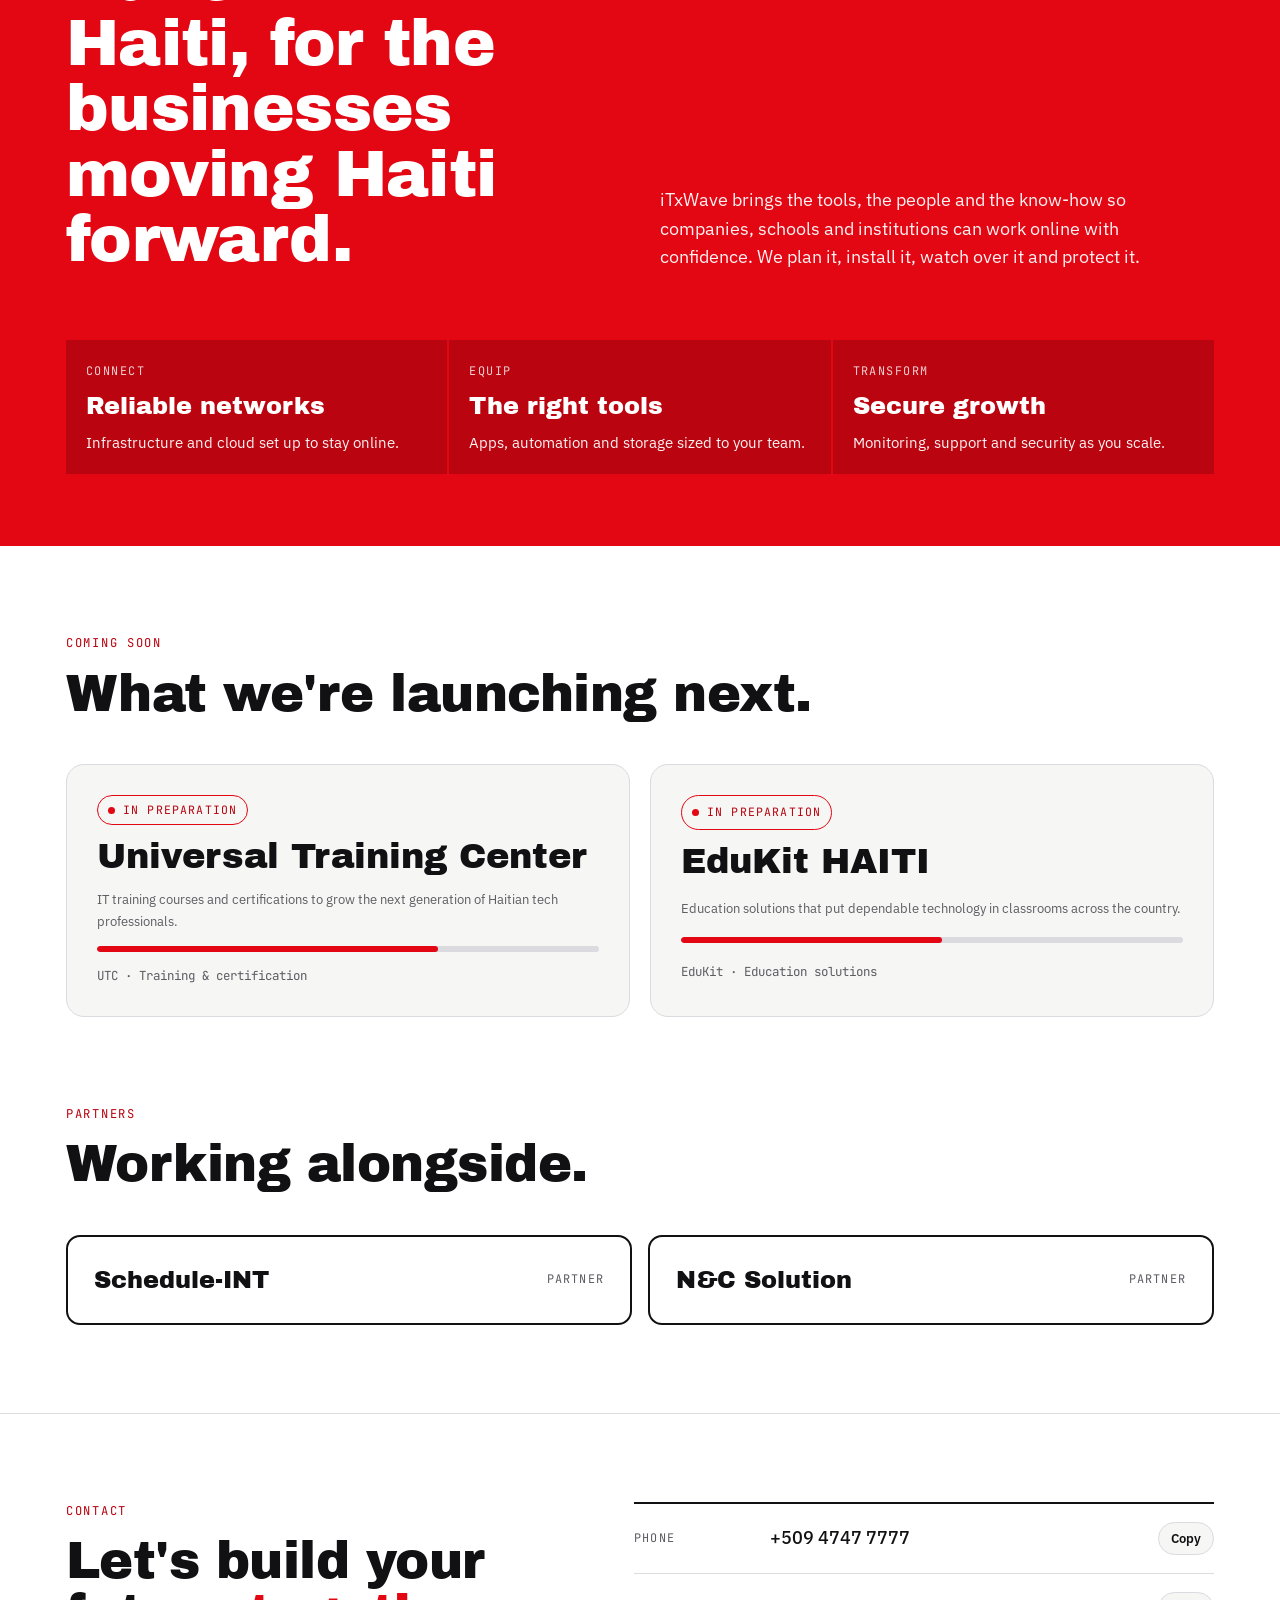
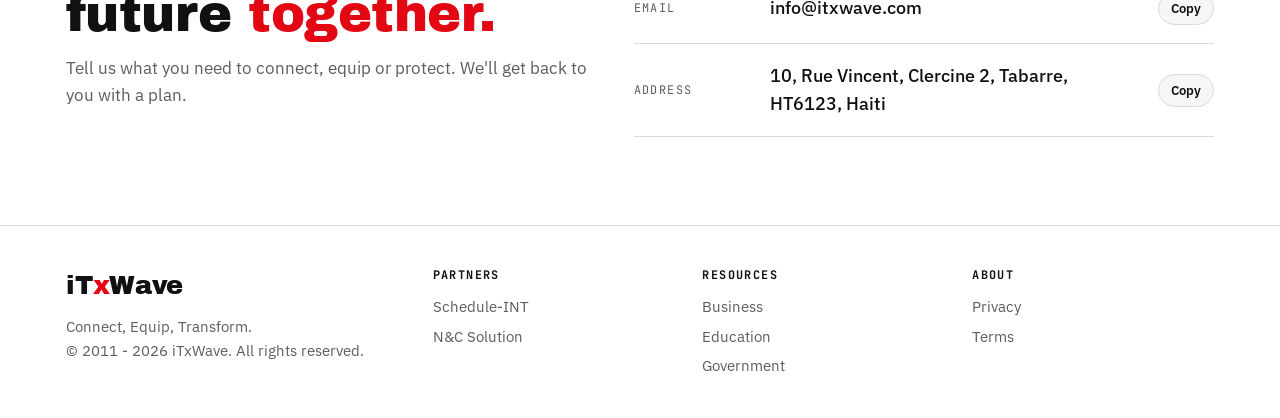
==== commit c5f8624f: "upgrade to AJAX" ====
--- a/index.html
+++ b/index.html
@@ -1,464 +1,292 @@
 <!DOCTYPE html>
 <html lang="en">
 <head>
-<meta charset="utf-8">
-<meta name="viewport" content="width=device-width, initial-scale=1, viewport-fit=cover">
-<title>iTxWave</title>
-<script>try{var s=localStorage.getItem("itx-theme");if(s)document.documentElement.setAttribute("data-theme",s)}catch(e){}</script>
-<meta name="description" content="iTxWave is your partner for digital transformation in Haiti: IT infrastructure, cloud solutions, monitoring and cybersecurity.">
-<link rel="canonical" href="https://www.itxwave.com/">
-
-<meta property="og:type" content="website">
-<meta property="og:site_name" content="iTxWave">
-<meta property="og:title" content="iTxWave — Connect. Equip. Transform.">
-<meta property="og:description" content="IT infrastructure, cloud solutions, monitoring and cybersecurity for businesses in Haiti.">
-<meta property="og:url" content="https://www.itxwave.com/">
-<meta property="og:image" content="https://www.itxwave.com/og-image.png">
-<meta property="og:image:width" content="1200">
-<meta property="og:image:height" content="630">
-<meta property="og:image:alt" content="iTxWave red shield logo with the slogan Connect. Equip. Transform.">
-
-<meta name="twitter:card" content="summary_large_image">
-<meta name="twitter:title" content="iTxWave — Connect. Equip. Transform.">
-<meta name="twitter:description" content="IT infrastructure, cloud solutions, monitoring and cybersecurity for businesses in Haiti.">
-<meta name="twitter:image" content="https://www.itxwave.com/og-image.png">
-<link rel="preconnect" href="https://fonts.googleapis.com">
-<link rel="preconnect" href="https://fonts.gstatic.com" crossorigin>
-<link rel="stylesheet" href="https://fonts.googleapis.com/css2?family=Archivo+Black&family=IBM+Plex+Sans:wght@400;500;600&family=JetBrains+Mono:wght@400;600&display=swap">
-<style>
-/* Layout: signal-and-circuit hero on a live trace field, then a 4-lane service board, launches, partners, contact */
-:root{
-  --bg:#FFFFFF; --surface:#F6F6F4; --fg:#111113; --muted:#5C5C63; --line:#DADADF;
-  --red:#E30613; --red-ink:#B8040F; --trace:rgba(17,17,19,.10); --pulse:#E30613;
-  --display:"Archivo Black","Arial Black",Impact,sans-serif;
-  --body:"IBM Plex Sans",system-ui,-apple-system,"Segoe UI",sans-serif;
-  --mono:"JetBrains Mono",ui-monospace,Menlo,Consolas,monospace;
-  --nav:#E30613; --nav-ink:#111113;
-}
-@media (prefers-color-scheme:dark){:root:not([data-theme="light"]){
-  --bg:#0C0C0E; --surface:#16161A; --fg:#F2F2F0; --muted:#A3A3AB; --line:#2A2A30;
-  --red:#FF2B36; --red-ink:#FF5560; --trace:rgba(242,242,240,.08); --pulse:#FF2B36; color-scheme:dark}}
-:root[data-theme="dark"]{
-  --bg:#0C0C0E; --surface:#16161A; --fg:#F2F2F0; --muted:#A3A3AB; --line:#2A2A30;
-  --red:#FF2B36; --red-ink:#FF5560; --trace:rgba(242,242,240,.08); --pulse:#FF2B36; color-scheme:dark}
-
-*{box-sizing:border-box}
-img{max-width:100%}
-html{scroll-behavior:smooth}
-body{margin:0;background:var(--bg);color:var(--fg);font-family:var(--body);font-size:16px;line-height:1.6;overflow-x:hidden}
-a{color:inherit}
-:focus-visible{outline:2px solid var(--red);outline-offset:3px;border-radius:4px}
-.wrap{max-width:1180px;margin:0 auto;padding-left:max(16px,env(safe-area-inset-left,0px));padding-right:max(16px,env(safe-area-inset-right,0px))}
-.eyebrow{font-family:var(--mono);font-size:.76rem;letter-spacing:.14em;text-transform:uppercase;color:var(--red-ink)}
-h1,h2,h3{font-family:var(--display);font-weight:400;line-height:1.02;text-wrap:balance;margin:0}
-h2{font-size:clamp(2rem,4.4vw,3.2rem);letter-spacing:-.01em}
-
-/* header */
-header.top :focus-visible{outline-color:#fff}
-header.top{position:sticky;top:env(safe-area-inset-top,0px);z-index:20;background:color-mix(in srgb,var(--nav) 94%,transparent);backdrop-filter:blur(10px);-webkit-backdrop-filter:blur(10px);color:#fff;box-shadow:0 6px 24px -12px rgba(120,0,8,.55)}
-header.top .wrap{display:flex;align-items:center;justify-content:space-between;gap:16px;padding-block:12px}
-.brand{display:flex;align-items:center;gap:10px;text-decoration:none;font-family:var(--display);font-size:1.35rem;letter-spacing:-.01em}
-.brand b{color:var(--red);font-weight:400}
-header.top .brand b{color:var(--nav-ink)}
-.brand .dot{width:10px;height:10px;border-radius:50%;background:var(--red);box-shadow:0 0 0 0 var(--red);animation:ping 2.4s infinite}
-header.top .brand .dot{background:#fff;animation-name:ping-w}
-nav ul{display:flex;gap:4px;list-style:none;margin:0;padding:0;flex-wrap:wrap}
-nav a{display:block;padding:6px 12px;border-radius:999px;text-decoration:none;font-size:.92rem;font-weight:500;color:rgba(255,255,255,.88);transition:color .2s,background .2s}
-nav a:hover{color:#fff;background:rgba(255,255,255,.16)}
-section[id]{scroll-margin-top:72px}
-.burger{display:none;position:relative;place-items:center;width:38px;height:38px;padding:0;border-radius:50%;border:1px solid rgba(255,255,255,.45);background:transparent;cursor:pointer;transition:background .2s,border-color .2s}
-.burger:hover{background:rgba(255,255,255,.16);border-color:#fff}
-.burger span{position:absolute;left:11px;right:11px;height:2px;border-radius:2px;background:#fff;transition:transform .25s ease,opacity .2s}
-.burger span:nth-child(1){top:12px}
-.burger span:nth-child(2){top:17px}
-.burger span:nth-child(3){top:22px}
-.burger[aria-expanded="true"] span:nth-child(1){transform:translateY(5px) rotate(45deg)}
-.burger[aria-expanded="true"] span:nth-child(2){opacity:0}
-.burger[aria-expanded="true"] span:nth-child(3){transform:translateY(-5px) rotate(-45deg)}
-@media (max-width:640px){
-  .burger{display:inline-grid}
-  header.top nav{position:absolute;left:0;right:0;top:100%;background:var(--nav);box-shadow:0 18px 30px -18px rgba(80,0,6,.6);clip-path:inset(0 0 100% 0);visibility:hidden;transition:clip-path .3s ease,visibility 0s .3s}
-  header.top nav.open{clip-path:inset(0 0 -40px 0);visibility:visible;transition:clip-path .3s ease}
-  header.top nav ul{flex-direction:column;flex-wrap:nowrap;gap:0;padding:4px max(16px,env(safe-area-inset-right,0px)) 14px max(16px,env(safe-area-inset-left,0px));border-top:1px solid rgba(255,255,255,.2)}
-  header.top nav a{font-family:var(--display);font-weight:400;font-size:1.45rem;color:#fff;padding:12px 4px;border-radius:0;border-bottom:1px solid rgba(255,255,255,.16)}
-  header.top nav a:hover{background:transparent}
-  header.top nav li:last-child a{border-bottom:0}
-}
-.top-right{display:flex;align-items:center;gap:8px}
-.theme-toggle{display:inline-grid;place-items:center;width:38px;height:38px;padding:0;border-radius:50%;border:1px solid rgba(255,255,255,.45);background:transparent;color:#fff;cursor:pointer;transition:background .2s,border-color .2s}
-.theme-toggle:hover{background:rgba(255,255,255,.16);border-color:#fff}
-.theme-toggle svg{width:18px;height:18px}
-.theme-toggle .sun{display:none}
-:root[data-theme="dark"] .theme-toggle .sun{display:block}
-:root[data-theme="dark"] .theme-toggle .moon{display:none}
-@media (prefers-color-scheme:dark){:root:not([data-theme="light"]) .theme-toggle .sun{display:block}:root:not([data-theme="light"]) .theme-toggle .moon{display:none}}
-
-/* hero */
-.hero{position:relative;overflow:hidden;border-bottom:1px solid var(--line)}
-#field{position:absolute;inset:0;width:100%;height:100%;display:block}
-#field{-webkit-mask-image:linear-gradient(90deg,rgba(0,0,0,.3) 0%,rgba(0,0,0,.3) 45%,#000 75%);mask-image:linear-gradient(90deg,rgba(0,0,0,.3) 0%,rgba(0,0,0,.3) 45%,#000 75%)}
-@media (max-width:860px){#field{-webkit-mask-image:linear-gradient(180deg,rgba(0,0,0,.3) 0%,rgba(0,0,0,.3) 55%,#000 85%);mask-image:linear-gradient(180deg,rgba(0,0,0,.3) 0%,rgba(0,0,0,.3) 55%,#000 85%)}}
-.hero .wrap{position:relative;display:grid;grid-template-columns:1.25fr .9fr;gap:48px;align-items:center;padding-block:72px 80px}
-.hero-copy{min-width:0;display:grid;gap:22px}
-.hero h1{font-size:clamp(2.8rem,8vw,6.2rem);letter-spacing:-.02em}
-.hero h1 span{display:block}
-.hero h1 .r{color:var(--red)}
-.hero p.lead{font-size:1.15rem;color:var(--muted);max-width:52ch;margin:0}
-.cta{display:flex;flex-wrap:wrap;gap:12px}
-.btn{display:inline-flex;align-items:center;gap:10px;padding:13px 22px;border-radius:999px;font-weight:600;text-decoration:none;border:2px solid var(--fg);transition:transform .2s,background .2s,color .2s}
-.btn.primary{background:var(--red);border-color:var(--red);color:#fff}
-.btn.primary:hover{background:var(--fg);border-color:var(--fg);color:var(--bg)}
-.btn.ghost:hover{background:var(--fg);color:var(--bg)}
-.btn:hover{transform:translateY(-2px)}
-
-.emblem{position:relative;justify-self:center;width:min(100%,340px);aspect-ratio:1/1.1;display:grid;place-items:center}
-.emblem .rings{position:absolute;inset:-10%;pointer-events:none}
-.emblem .rings i{position:absolute;inset:0;border:2px solid var(--red);border-radius:50%;opacity:0;animation:ring 3.6s cubic-bezier(.2,.6,.3,1) infinite}
-.emblem .rings i:nth-child(2){animation-delay:1.2s}
-.emblem .rings i:nth-child(3){animation-delay:2.4s}
-.plate{position:relative;background:#fff;border-radius:28px;padding:22px;box-shadow:0 30px 60px -30px rgba(0,0,0,.45),0 0 0 1px var(--line);animation:float 6s ease-in-out infinite}
-.plate img{display:block;width:100%;max-width:240px;height:auto}
-.plate .tag{position:absolute;left:50%;bottom:-14px;transform:translateX(-50%);white-space:nowrap;background:var(--fg);color:var(--bg);font-family:var(--mono);font-size:.7rem;letter-spacing:.12em;text-transform:uppercase;padding:6px 12px;border-radius:999px}
-
-/* ticker */
-.ticker{border-bottom:1px solid var(--line);overflow:hidden;background:var(--fg);color:var(--bg)}
-.ticker .track{display:flex;gap:42px;width:max-content;padding-block:14px;animation:slide 38s linear infinite;font-family:var(--mono);font-size:.85rem;letter-spacing:.08em;text-transform:uppercase}
-.ticker span::before{content:"";display:inline-block;width:7px;height:7px;border-radius:50%;background:var(--red);margin-right:14px;vertical-align:middle}
-
-section.block{padding-block:88px}
-.head{display:grid;gap:14px;margin-bottom:44px;max-width:760px}
-.head p{color:var(--muted);margin:0;font-size:1.08rem}
-
-/* services */
-.lanes{display:grid;grid-template-columns:repeat(4,minmax(0,1fr));border-top:2px solid var(--fg)}
-.lane{position:relative;padding:28px 24px 30px;border-right:1px solid var(--line);min-width:0}
-.lane:last-child{border-right:0}
-.lane .code{font-family:var(--mono);font-size:.74rem;color:var(--muted);letter-spacing:.1em}
-.lane h3{font-size:1.7rem;margin:10px 0 18px}
-.lane ul{list-style:none;margin:0;padding:0;display:grid;gap:10px}
-.lane li{display:flex;gap:10px;align-items:baseline}
-.lane li::before{content:"";flex:none;width:12px;height:2px;background:var(--red);transform:translateY(-4px)}
-.lane::after{content:"";position:absolute;left:0;top:-2px;height:2px;width:0;background:var(--red);transition:width .5s ease}
-.lane:hover::after{width:100%}
-.lane .icon{width:42px;height:42px;color:var(--red)}
-@media (max-width:900px){.lanes{grid-template-columns:repeat(2,minmax(0,1fr))}.lane:nth-child(2){border-right:0}.lane:nth-child(-n+2){border-bottom:1px solid var(--line)}}
-@media (max-width:520px){.lanes{grid-template-columns:1fr}.lane{border-right:0;border-bottom:1px solid var(--line)}}
-
-/* about band */
-.band{background:var(--red);color:#fff}
-.band .wrap{display:grid;grid-template-columns:1fr 1fr;gap:40px;padding-block:72px;align-items:end}
-.band h2{font-size:clamp(2.2rem,5.4vw,4rem)}
-.band p{margin:0;font-size:1.12rem;max-width:56ch;opacity:.95}
-.steps{display:grid;grid-template-columns:repeat(3,minmax(0,1fr));gap:2px;margin-top:28px;grid-column:1/-1}
-.step{background:rgba(0,0,0,.18);padding:20px;min-width:0}
-.step .n{font-family:var(--mono);font-size:.74rem;letter-spacing:.12em;opacity:.8}
-.step b{display:block;font-family:var(--display);font-weight:400;font-size:1.5rem;margin:6px 0 4px}
-.step p{font-size:.96rem}
-@media (max-width:760px){.band .wrap{grid-template-columns:1fr}.steps{grid-template-columns:1fr}}
-
-/* launches */
-.launches{display:grid;grid-template-columns:repeat(2,minmax(0,1fr));gap:20px}
-.launch{background:var(--surface);border:1px solid var(--line);border-radius:18px;padding:30px;display:grid;gap:14px;min-width:0;position:relative;overflow:hidden}
-.launch .pill{justify-self:start;font-family:var(--mono);font-size:.72rem;letter-spacing:.1em;text-transform:uppercase;padding:5px 10px;border-radius:999px;border:1px solid var(--red);color:var(--red-ink);display:inline-flex;gap:8px;align-items:center}
-.launch .pill i{width:7px;height:7px;border-radius:50%;background:var(--red);animation:blink 1.4s steps(2) infinite}
-.launch h3{font-size:clamp(1.6rem,3vw,2.2rem)}
-.launch p{margin:0;color:var(--muted)}
-.launch .meter{height:6px;border-radius:6px;background:var(--line);overflow:hidden}
-.launch .meter span{display:block;height:100%;width:var(--w);background:var(--red);border-radius:6px;animation:fill 2.4s ease-out both}
-.launch .mono{font-family:var(--mono);font-size:.78rem;color:var(--muted)}
-@media (max-width:760px){.launches{grid-template-columns:1fr}}
-
-/* partners */
-.partners{display:flex;flex-wrap:wrap;gap:16px}
-.partner{flex:1 1 260px;display:flex;align-items:center;justify-content:space-between;gap:16px;padding:24px 26px;border:2px solid var(--fg);border-radius:14px;min-width:0}
-.partner b{font-family:var(--display);font-weight:400;font-size:1.5rem}
-.partner span{font-family:var(--mono);font-size:.74rem;letter-spacing:.1em;text-transform:uppercase;color:var(--muted)}
-
-/* contact */
-.contact{display:grid;grid-template-columns:1fr 1.1fr;gap:40px;align-items:start}
-.contact h2 .r{color:var(--red)}
-.rows{display:grid;border-top:2px solid var(--fg)}
-.row{display:grid;grid-template-columns:120px 1fr auto;gap:16px;align-items:center;padding:18px 0;border-bottom:1px solid var(--line)}
-.row .k{font-family:var(--mono);font-size:.74rem;letter-spacing:.12em;text-transform:uppercase;color:var(--muted)}
-.row .v{font-size:1.1rem;font-weight:500;min-width:0;overflow-wrap:anywhere;user-select:all}
-.copy{font:600 .8rem var(--body);border:1px solid var(--line);background:var(--surface);color:var(--fg);padding:7px 12px;border-radius:999px;cursor:pointer}
-.copy:hover{border-color:var(--red);color:var(--red-ink)}
-@media (max-width:760px){.contact{grid-template-columns:1fr}.row{grid-template-columns:1fr auto}.row .k{grid-column:1/-1}}
-
-footer{border-top:1px solid var(--line);padding-block:40px;color:var(--muted);font-size:.92rem}
-footer .wrap{display:grid;grid-template-columns:1.4fr 1fr 1fr 1fr;gap:28px}
-footer h4{margin:0 0 10px;font-family:var(--mono);font-size:.74rem;letter-spacing:.12em;text-transform:uppercase;color:var(--fg)}
-footer ul{list-style:none;margin:0;padding:0;display:grid;gap:6px}
-footer a{text-decoration:none}
-footer a:hover{color:var(--red-ink)}
-footer .brand{font-size:1.6rem;color:var(--fg)}
-@media (max-width:760px){footer .wrap{grid-template-columns:1fr 1fr}}
-
-/* load sequence (starts from visible state) */
-.rise{animation:rise .8s cubic-bezier(.2,.7,.2,1) both}
-.d1{animation-delay:.08s}.d2{animation-delay:.18s}.d3{animation-delay:.28s}.d4{animation-delay:.4s}.d5{animation-delay:.52s}
-
-@keyframes rise{from{transform:translateY(18px);opacity:.25}to{transform:none;opacity:1}}
-@keyframes ring{0%{transform:scale(.55);opacity:.0}15%{opacity:.55}100%{transform:scale(1.15);opacity:0}}
-@keyframes float{0%,100%{transform:translateY(0)}50%{transform:translateY(-10px)}}
-@keyframes ping-w{0%{box-shadow:0 0 0 0 rgba(255,255,255,.7)}80%,100%{box-shadow:0 0 0 10px rgba(255,255,255,0)}}
-@keyframes ping{0%{box-shadow:0 0 0 0 color-mix(in srgb,var(--red) 60%,transparent)}80%,100%{box-shadow:0 0 0 10px transparent}}
-@keyframes slide{to{transform:translateX(-50%)}}
-@keyframes blink{50%{opacity:.2}}
-@keyframes fill{from{width:0}}
-@media (max-width:860px){.hero .wrap{grid-template-columns:1fr;padding-block:48px 64px}.emblem{width:min(80%,280px)}}
-@media (max-width:560px){.cta{flex-wrap:nowrap;gap:8px}.cta .btn{flex:1 1 0;justify-content:center;white-space:nowrap;padding:12px 10px;font-size:.92rem;gap:6px}.cta .btn span{display:none}}
-@media (max-width:360px){.cta .btn{font-size:.82rem;padding:11px 8px}}
-@media (prefers-reduced-motion:reduce){*,*::before,*::after{animation:none!important;transition:none!important}html{scroll-behavior:auto}}
-</style>
+    <meta charset="utf-8">
+    <meta name="viewport" content="width=device-width, initial-scale=1, viewport-fit=cover">
+    <title>iTxWave</title>
+
+    <!-- Favicon-->
+    <link rel="icon" type="image/x-icon" href="static/favicon.ico" />
+
+    <script>try{var s=localStorage.getItem("itx-theme");if(s)document.documentElement.setAttribute("data-theme",s)}catch(e){}</script>
+    <meta name="description" content="iTxWave is your partner for digital transformation in Haiti: IT infrastructure, cloud solutions, monitoring and cybersecurity.">
+    <link rel="canonical" href="https://www.itxwave.com/">
+
+    <meta property="og:type" content="website">
+    <meta property="og:site_name" content="iTxWave">
+    <meta property="og:title" content="iTxWave — Connect. Equip. Transform.">
+    <meta property="og:description" content="IT infrastructure, cloud solutions, monitoring and cybersecurity for businesses in Haiti.">
+    <meta property="og:url" content="https://www.itxwave.com/">
+    <meta property="og:image" content="https://www.itxwave.com/static/itxwave/images/og-image.png">
+    <meta property="og:image:width" content="1200">
+    <meta property="og:image:height" content="630">
+    <meta property="og:image:alt" content="iTxWave red shield logo with the slogan Connect. Equip. Transform.">
+
+    <meta name="twitter:card" content="summary_large_image">
+    <meta name="twitter:title" content="iTxWave — Connect. Equip. Transform.">
+    <meta name="twitter:description" content="IT infrastructure, cloud solutions, monitoring and cybersecurity for businesses in Haiti.">
+    <meta name="twitter:image" content="https://www.itxwave.com/static/images/itxwave/og-image.png">
+    <link rel="preconnect" href="https://fonts.googleapis.com">
+    <link rel="preconnect" href="https://fonts.gstatic.com" crossorigin>
+    <link rel="stylesheet" href="https://fonts.googleapis.com/css2?family=Archivo+Black&family=IBM+Plex+Sans:wght@400;500;600&family=JetBrains+Mono:wght@400;600&display=swap">
+
+    <!--local files -->
+    <link rel="stylesheet" href="static/itxwave/css/default.css">
+    <link rel="stylesheet" href="static/itxwave/css/pricing.css">
+    <script src="static/itxwave/js/default.js"></script>
+
+
 </head>
-<body>
-
-<header class="top">
-  <div class="wrap">
-    <a class="brand" href="#top" aria-label="iTxWave home"><span class="dot"></span><span>iT<b>x</b>Wave</span></a>
-    <div class="top-right">
-      <nav aria-label="Main" id="site-nav">
-        <ul>
-          <li><a href="#services">Services</a></li>
-          <li><a href="#about">About</a></li>
-          <li><a href="#launches">Launches</a></li>
-          <li><a href="#partners">Partners</a></li>
-          <li><a href="#contact">Contact</a></li>
-        </ul>
-      </nav>
-      <button class="theme-toggle" type="button" id="theme-toggle" aria-label="Switch light or dark theme">
-        <svg class="moon" viewBox="0 0 24 24" fill="none" stroke="currentColor" stroke-width="2" stroke-linecap="round" stroke-linejoin="round" aria-hidden="true"><path d="M21 12.8A9 9 0 1 1 11.2 3a7 7 0 0 0 9.8 9.8z"/></svg>
-        <svg class="sun" viewBox="0 0 24 24" fill="none" stroke="currentColor" stroke-width="2" stroke-linecap="round" aria-hidden="true"><circle cx="12" cy="12" r="4.5"/><path d="M12 2v2M12 20v2M2 12h2M20 12h2M4.9 4.9l1.4 1.4M17.7 17.7l1.4 1.4M4.9 19.1l1.4-1.4M17.7 6.3l1.4-1.4"/></svg>
-      </button>
-      <button class="burger" type="button" id="menu-btn" aria-label="Open menu" aria-expanded="false" aria-controls="site-nav"><span></span><span></span><span></span></button>
-    </div>
-  </div>
-</header>
-
-<main id="top">
-  <section class="hero">
-    <canvas id="field" aria-hidden="true"></canvas>
-    <div class="wrap">
-      <div class="hero-copy">
-        <div class="eyebrow rise">IT infrastructure · Tabarre, Haiti</div>
-        <h1 aria-label="Connect. Equip. Transform.">
-          <span class="rise d1">Connect.</span>
-          <span class="rise d2">Equip.</span>
-          <span class="rise d3 r">Transform.</span>
-        </h1>
-        <p class="lead rise d4">iTxWave is your partner for digital transformation in Haiti. We deploy IT infrastructure, run cloud solutions, monitor and maintain your systems, and keep them secure. Let's build your future together.</p>
-        <div class="cta rise d5">
-          <a class="btn primary" href="#contact">Talk to our team <span aria-hidden="true">→</span></a>
-          <a class="btn ghost" href="#services">See services</a>
+<body id="top">
+
+    <header class="top">
+        <div class="wrap">
+            <a class="brand" href="#top" onclick="loadPage('home')" aria-label="iTxWave home"><span class="dot"></span><span>iT<b>x</b>Wave</span></a>
+            <div class="top-right">
+                <nav aria-label="Main" id="site-nav">
+                    <ul>
+                        <!--<li><a href="index.html">Home</a></li>-->
+                        <li><a href="#top" onclick="loadPage('home')">Home</a></li>
+                        <li><a href="#top" onclick="loadPage('aboutus')">About</a></li>
+                        <li><a href="#services">Services</a></li>
+                        <li><a href="#top" onclick="loadPage('pricing')">Pricing</a></li>
+                        <!--<li><a href="#about">About</a></li>-->
+                        <li><a href="#launches">Launches</a></li>
+                        <li><a href="#partners">Partners</a></li>
+                        <li><a href="#contact">Contact</a></li>
+                    </ul>
+                </nav>
+                <button class="theme-toggle" type="button" id="theme-toggle" aria-label="Switch light or dark theme">
+                    <svg class="moon" viewBox="0 0 24 24" fill="none" stroke="currentColor" stroke-width="2" stroke-linecap="round" stroke-linejoin="round" aria-hidden="true"><path d="M21 12.8A9 9 0 1 1 11.2 3a7 7 0 0 0 9.8 9.8z"/></svg>
+                    <svg class="sun" viewBox="0 0 24 24" fill="none" stroke="currentColor" stroke-width="2" stroke-linecap="round" aria-hidden="true"><circle cx="12" cy="12" r="4.5"/><path d="M12 2v2M12 20v2M2 12h2M20 12h2M4.9 4.9l1.4 1.4M17.7 17.7l1.4 1.4M4.9 19.1l1.4-1.4M17.7 6.3l1.4-1.4"/></svg>
+                </button>
+                <button class="burger" type="button" id="menu-btn" aria-label="Open menu" aria-expanded="false" aria-controls="site-nav"><span></span><span></span><span></span></button>
+            </div>
         </div>
-      </div>
-      <div class="emblem rise d3" aria-hidden="false">
-        <div class="rings" aria-hidden="true"><i></i><i></i><i></i></div>
-        <div class="plate">
-          <img src="itxwave-emblem.png" alt="iTxWave shield emblem" width="320" height="395">
-          <span class="tag">Signal secured</span>
+    </header>
+
+    <main id="content">
+    </main>
+
+    <sub>
+        <section class="block" id="services">
+            <div class="wrap">
+                <div class="head">
+                    <div class="eyebrow">What we do</div>
+                    <h2>Four lanes, one network you can count on.</h2>
+                    <p>From the first cable to the last backup, iTxWave covers infrastructure deployment, cloud solutions, monitoring and maintenance, and cybersecurity.</p>
+                </div>
+                <div class="lanes">
+                    <article class="lane">
+                        <svg class="icon" viewBox="0 0 48 48" fill="none" stroke="currentColor" stroke-width="3" aria-hidden="true"><path d="M17 14 7 24l10 10M31 14l10 10-10 10M27 10l-6 28"/></svg>
+                        <h3>Development</h3>
+                        <ul><li>Web development</li><li>Application development</li><li>Workflow automation</li></ul>
+                    </article>
+                    <article class="lane">
+                        <svg class="icon" viewBox="0 0 48 48" fill="none" stroke="currentColor" stroke-width="3" aria-hidden="true"><circle cx="24" cy="24" r="5"/><circle cx="8" cy="10" r="3"/><circle cx="40" cy="10" r="3"/><circle cx="8" cy="38" r="3"/><circle cx="40" cy="38" r="3"/><path d="M11 12l9 8M37 12l-9 8M11 36l9-8M37 36l-9-8"/></svg>
+                        <h3>Management</h3>
+                        <ul><li>Network &amp; monitoring</li><li>Technical support</li><li>Backup &amp; disaster recovery</li></ul>
+                    </article>
+                    <article class="lane">
+                        <svg class="icon" viewBox="0 0 48 48" fill="none" stroke="currentColor" stroke-width="3" aria-hidden="true"><path d="M24 5 8 11v12c0 10 7 17 16 20 9-3 16-10 16-20V11L24 5z"/><path d="m17 24 5 5 9-10"/></svg>
+                        <h3>Security</h3>
+                        <ul><li>Endpoint protection</li><li>Email security</li><li>Vulnerability management</li></ul>
+                    </article>
+                    <article class="lane">
+                        <svg class="icon" viewBox="0 0 48 48" fill="none" stroke="currentColor" stroke-width="3" aria-hidden="true"><ellipse cx="24" cy="11" rx="15" ry="5"/><path d="M9 11v13c0 3 7 5 15 5s15-2 15-5V11M9 24v13c0 3 7 5 15 5s15-2 15-5V24"/></svg>
+                        <h3>Storage</h3>
+                        <ul><li>Cloud storage</li><li>Storage strategy</li><li>Data archiving</li></ul>
+                    </article>
+                </div>
+            </div>
+        </section>
+
+        <section class="band" id="about">
+            <div class="wrap">
+                <h2>Built in Haiti, for the businesses moving Haiti forward.</h2>
+                <p>iTxWave brings the tools, the people and the know-how so companies, schools and institutions can work online with confidence. We plan it, install it, watch over it and protect it.</p>
+                <div class="steps">
+                    <div class="step"><span class="n">CONNECT</span><b>Reliable networks</b><p>Infrastructure and cloud set up to stay online.</p></div>
+                    <div class="step"><span class="n">EQUIP</span><b>The right tools</b><p>Apps, automation and storage sized to your team.</p></div>
+                    <div class="step"><span class="n">TRANSFORM</span><b>Secure growth</b><p>Monitoring, support and security as you scale.</p></div>
+                </div>
+            </div>
+        </section>
+
+        <section class="block" id="launches">
+            <div class="wrap">
+                <div class="head">
+                    <div class="eyebrow">Coming soon</div>
+                    <h2>What we're launching next.</h2>
+                </div>
+                <div class="launches">
+                    <article class="launch">
+                        <span class="pill"><i></i>In preparation</span>
+                        <h3>Universal Training Center</h3>
+                        <p>IT training courses and certifications to grow the next generation of Haitian tech professionals.</p>
+                        <div class="meter" aria-hidden="true"><span style="--w:68%"></span></div>
+                        <span class="mono">UTC · Training &amp; certification</span>
+                    </article>
+                    <article class="launch">
+                        <span class="pill"><i></i>In preparation</span>
+                        <h3>EduKit HAITI</h3>
+                        <p>Education solutions that put dependable technology in classrooms across the country.</p>
+                        <div class="meter" aria-hidden="true"><span style="--w:52%"></span></div>
+                        <span class="mono">EduKit · Education solutions</span>
+                    </article>
+                </div>
+            </div>
+        </section>
+
+        <section class="block" id="partners" style="padding-top:0">
+            <div class="wrap">
+                <div class="head">
+                    <div class="eyebrow">Partners</div>
+                    <h2>Working alongside.</h2>
+                </div>
+                <div class="partners">
+                    <div class="partner"><b>Schedule-INT</b><span>Partner</span></div>
+                    <div class="partner"><b>N&amp;C Solution</b><span>Partner</span></div>
+                </div>
+            </div>
+        </section>
+
+        <section class="block" id="contact" style="border-top:1px solid var(--line)">
+            <div class="wrap contact">
+                <div class="head" style="margin:0">
+                    <div class="eyebrow">Contact</div>
+                    <h2>Let's build your future <span class="r">together.</span></h2>
+                    <p>Tell us what you need to connect, equip or protect. We'll get back to you with a plan.</p>
+                </div>
+                <div class="rows">
+                    <div class="row"><span class="k">Phone</span><span class="v" id="v-phone">+509 4747 7777</span><button class="copy" type="button" id="c-phone" data-copy="+509 4747 7777">Copy</button></div>
+                    <div class="row"><span class="k">Email</span><span class="v" id="v-email">info@itxwave.com</span><button class="copy" type="button" id="c-email" data-copy="info@itxwave.com">Copy</button></div>
+                    <div class="row"><span class="k">Address</span><span class="v" id="v-addr">10, Rue Vincent, Clercine 2, Tabarre, HT6123, Haiti</span><button class="copy" type="button" id="c-addr" data-copy="10, Rue Vincent, Clercine 2, Tabarre, HT6123, Haiti">Copy</button></div>
+                </div>
+            </div>
+        </section>
+    </sub>
+
+    <footer>
+        <div class="wrap">
+            <div>
+                <div class="brand"><span>iT<b>x</b>Wave</span></div>
+                <p style="margin:8px 0 0">Connect, Equip, Transform.<br>© <span id="startYear">2011</span> <span id="year">2025</span> iTxWave. All rights reserved.</p>
+            </div>
+            <div><h4>Partners</h4><ul><li>Schedule-INT</li><li>N&amp;C Solution</li></ul></div>
+            <div><h4>Resources</h4><ul><li>Business</li><li>Education</li><li><a href="https://guichet.mci.ht" target="_blank" rel="noopener">Government</a></li></ul></div>
+            <div><h4>About</h4><ul><li><a href="#">Privacy</a></li><li><a href="#">Terms</a></li></ul></div>
         </div>
-      </div>
-    </div>
-  </section>
-
-  <div class="ticker" aria-hidden="true">
-    <div class="track">
-      <span>Web development</span><span>Workflow automation</span><span>Network monitoring</span><span>Endpoint protection</span><span>Email security</span><span>Backup &amp; disaster recovery</span><span>Cloud storage</span><span>Data archiving</span>
-      <span>Web development</span><span>Workflow automation</span><span>Network monitoring</span><span>Endpoint protection</span><span>Email security</span><span>Backup &amp; disaster recovery</span><span>Cloud storage</span><span>Data archiving</span>
-    </div>
-  </div>
-
-  <section class="block" id="services">
-    <div class="wrap">
-      <div class="head">
-        <div class="eyebrow">What we do</div>
-        <h2>Four lanes, one network you can count on.</h2>
-        <p>From the first cable to the last backup, iTxWave covers infrastructure deployment, cloud solutions, monitoring and maintenance, and cybersecurity.</p>
-      </div>
-      <div class="lanes">
-        <article class="lane">
-          <svg class="icon" viewBox="0 0 48 48" fill="none" stroke="currentColor" stroke-width="3" aria-hidden="true"><path d="M17 14 7 24l10 10M31 14l10 10-10 10M27 10l-6 28"/></svg>
-          <h3>Development</h3>
-          <ul><li>Web development</li><li>Application development</li><li>Workflow automation</li></ul>
-        </article>
-        <article class="lane">
-          <svg class="icon" viewBox="0 0 48 48" fill="none" stroke="currentColor" stroke-width="3" aria-hidden="true"><circle cx="24" cy="24" r="5"/><circle cx="8" cy="10" r="3"/><circle cx="40" cy="10" r="3"/><circle cx="8" cy="38" r="3"/><circle cx="40" cy="38" r="3"/><path d="M11 12l9 8M37 12l-9 8M11 36l9-8M37 36l-9-8"/></svg>
-          <h3>Management</h3>
-          <ul><li>Network &amp; monitoring</li><li>Technical support</li><li>Backup &amp; disaster recovery</li></ul>
-        </article>
-        <article class="lane">
-          <svg class="icon" viewBox="0 0 48 48" fill="none" stroke="currentColor" stroke-width="3" aria-hidden="true"><path d="M24 5 8 11v12c0 10 7 17 16 20 9-3 16-10 16-20V11L24 5z"/><path d="m17 24 5 5 9-10"/></svg>
-          <h3>Security</h3>
-          <ul><li>Endpoint protection</li><li>Email security</li><li>Vulnerability management</li></ul>
-        </article>
-        <article class="lane">
-          <svg class="icon" viewBox="0 0 48 48" fill="none" stroke="currentColor" stroke-width="3" aria-hidden="true"><ellipse cx="24" cy="11" rx="15" ry="5"/><path d="M9 11v13c0 3 7 5 15 5s15-2 15-5V11M9 24v13c0 3 7 5 15 5s15-2 15-5V24"/></svg>
-          <h3>Storage</h3>
-          <ul><li>Cloud storage</li><li>Storage strategy</li><li>Data archiving</li></ul>
-        </article>
-      </div>
-    </div>
-  </section>
-
-  <section class="band" id="about">
-    <div class="wrap">
-      <h2>Built in Haiti, for the businesses moving Haiti forward.</h2>
-      <p>iTxWave brings the tools, the people and the know-how so companies, schools and institutions can work online with confidence. We plan it, install it, watch over it and protect it.</p>
-      <div class="steps">
-        <div class="step"><span class="n">CONNECT</span><b>Reliable networks</b><p>Infrastructure and cloud set up to stay online.</p></div>
-        <div class="step"><span class="n">EQUIP</span><b>The right tools</b><p>Apps, automation and storage sized to your team.</p></div>
-        <div class="step"><span class="n">TRANSFORM</span><b>Secure growth</b><p>Monitoring, support and security as you scale.</p></div>
-      </div>
-    </div>
-  </section>
-
-  <section class="block" id="launches">
-    <div class="wrap">
-      <div class="head">
-        <div class="eyebrow">Coming soon</div>
-        <h2>What we're launching next.</h2>
-      </div>
-      <div class="launches">
-        <article class="launch">
-          <span class="pill"><i></i>In preparation</span>
-          <h3>Universal Training Center</h3>
-          <p>IT training courses and certifications to grow the next generation of Haitian tech professionals.</p>
-          <div class="meter" aria-hidden="true"><span style="--w:68%"></span></div>
-          <span class="mono">UTC · Training &amp; certification</span>
-        </article>
-        <article class="launch">
-          <span class="pill"><i></i>In preparation</span>
-          <h3>EduKit HAITI</h3>
-          <p>Education solutions that put dependable technology in classrooms across the country.</p>
-          <div class="meter" aria-hidden="true"><span style="--w:52%"></span></div>
-          <span class="mono">EduKit · Education solutions</span>
-        </article>
-      </div>
-    </div>
-  </section>
-
-  <section class="block" id="partners" style="padding-top:0">
-    <div class="wrap">
-      <div class="head">
-        <div class="eyebrow">Partners</div>
-        <h2>Working alongside.</h2>
-      </div>
-      <div class="partners">
-        <div class="partner"><b>Schedule-INT</b><span>Partner</span></div>
-        <div class="partner"><b>N&amp;C Solution</b><span>Partner</span></div>
-      </div>
-    </div>
-  </section>
-
-  <section class="block" id="contact" style="border-top:1px solid var(--line)">
-    <div class="wrap contact">
-      <div class="head" style="margin:0">
-        <div class="eyebrow">Contact</div>
-        <h2>Let's build your future <span class="r">together.</span></h2>
-        <p>Tell us what you need to connect, equip or protect. We'll get back to you with a plan.</p>
-      </div>
-      <div class="rows">
-        <div class="row"><span class="k">Phone</span><span class="v" id="v-phone">+509 4747 7777</span><button class="copy" type="button" id="c-phone" data-copy="+509 4747 7777">Copy</button></div>
-        <div class="row"><span class="k">Email</span><span class="v" id="v-email">info@itxwave.com</span><button class="copy" type="button" id="c-email" data-copy="info@itxwave.com">Copy</button></div>
-        <div class="row"><span class="k">Address</span><span class="v" id="v-addr">10, Rue Vincent, Clercine 2, Tabarre, HT6123, Haiti</span><button class="copy" type="button" id="c-addr" data-copy="10, Rue Vincent, Clercine 2, Tabarre, HT6123, Haiti">Copy</button></div>
-      </div>
-    </div>
-  </section>
-</main>
-
-<footer>
-  <div class="wrap">
-    <div>
-      <div class="brand"><span>iT<b>x</b>Wave</span></div>
-      <p style="margin:8px 0 0">Connect, Equip, Transform.<br>© 2026 iTxWave. All rights reserved.</p>
-    </div>
-    <div><h4>Partners</h4><ul><li>Schedule-INT</li><li>N&amp;C Solution</li></ul></div>
-    <div><h4>Resources</h4><ul><li>Business</li><li>Education</li><li><a href="https://guichet.mci.ht" target="_blank" rel="noopener">Government</a></li></ul></div>
-    <div><h4>About</h4><ul><li><a href="#">Privacy</a></li><li><a href="#">Terms</a></li></ul></div>
-  </div>
-</footer>
-
-<script>
-// Theme toggle (remembers the visitor's choice)
-document.getElementById('theme-toggle').addEventListener('click',function(){
-  var r=document.documentElement,cur=r.getAttribute('data-theme')||(matchMedia('(prefers-color-scheme: dark)').matches?'dark':'light'),next=cur==='dark'?'light':'dark';
-  r.setAttribute('data-theme',next);
-  try{localStorage.setItem('itx-theme',next)}catch(e){}
-});
-
-// Mobile menu
-(function(){
-  var mb=document.getElementById('menu-btn'),nav=document.getElementById('site-nav');
-  function setMenu(o){nav.classList.toggle('open',o);mb.setAttribute('aria-expanded',o?'true':'false');mb.setAttribute('aria-label',o?'Close menu':'Open menu')}
-  mb.addEventListener('click',function(e){e.stopPropagation();setMenu(!nav.classList.contains('open'))});
-  nav.addEventListener('click',function(e){if(e.target.closest('a'))setMenu(false)});
-  document.addEventListener('click',function(e){if(nav.classList.contains('open')&&!e.target.closest('header.top'))setMenu(false)});
-  document.addEventListener('keydown',function(e){if(e.key==='Escape')setMenu(false)});
-  matchMedia('(max-width:640px)').addEventListener('change',function(){setMenu(false)});
-})();
-
-// Copy buttons
-document.querySelectorAll('.copy').forEach(function(b){
-  b.addEventListener('click',function(){
-    var t=b.getAttribute('data-copy'),done=function(){var o=b.textContent;b.textContent='Copied';setTimeout(function(){b.textContent=o},1400)};
-    try{navigator.clipboard.writeText(t).then(done,function(){sel(b)})}catch(e){sel(b)}
-  });
-});
-function sel(b){var v=b.previousElementSibling,r=document.createRange();r.selectNodeContents(v);var s=getSelection();s.removeAllRanges();s.addRange(r);b.textContent='Selected'}
-
-// Circuit trace field with travelling pulses
-(function(){
-  var c=document.getElementById('field'),x=c.getContext('2d'),W,H,dpr,paths=[],pulses=[],G=34;
-  var reduce=matchMedia('(prefers-reduced-motion: reduce)').matches;
-  function col(n){return getComputedStyle(document.documentElement).getPropertyValue(n).trim()}
-  function rnd(a,b){return a+Math.random()*(b-a)}
-  function build(){
-    dpr=Math.min(devicePixelRatio||1,2);W=c.clientWidth;H=c.clientHeight;
-    c.width=W*dpr;c.height=H*dpr;x.setTransform(dpr,0,0,dpr,0,0);
-    paths=[];var n=Math.round(W*H/26000);
-    for(var i=0;i<n;i++){
-      var px=Math.round(rnd(0,W)/G)*G,py=Math.round(rnd(0,H)/G)*G,p=[[px,py]],dir=Math.random()<.5?0:1,len=3+Math.floor(Math.random()*5);
-      for(var k=0;k<len;k++){
-        var s=G*(1+Math.floor(Math.random()*3)),sg=Math.random()<.5?-1:1;
-        if(dir===0)px+=s*sg;else py+=s*sg;
-        if(Math.random()<.5){ // 45° jog like the logo traces
-          px+=G*(Math.random()<.5?-1:1);py+=G*(Math.random()<.5?-1:1);
+    </footer>
+
+    <script>
+        // Theme toggle (remembers the visitor's choice)
+        document.getElementById('theme-toggle').addEventListener('click',function(){
+            var r=document.documentElement,cur=r.getAttribute('data-theme')||(matchMedia('(prefers-color-scheme: dark)').matches?'dark':'light'),next=cur==='dark'?'light':'dark';
+            r.setAttribute('data-theme',next);
+            try{localStorage.setItem('itx-theme',next)}catch(e){}
+        });
+
+        // Mobile menu
+        (function(){
+            var mb=document.getElementById('menu-btn'),nav=document.getElementById('site-nav');
+            function setMenu(o){nav.classList.toggle('open',o);mb.setAttribute('aria-expanded',o?'true':'false');mb.setAttribute('aria-label',o?'Close menu':'Open menu')}
+            mb.addEventListener('click',function(e){e.stopPropagation();setMenu(!nav.classList.contains('open'))});
+            nav.addEventListener('click',function(e){if(e.target.closest('a'))setMenu(false)});
+            document.addEventListener('click',function(e){if(nav.classList.contains('open')&&!e.target.closest('header.top'))setMenu(false)});
+            document.addEventListener('keydown',function(e){if(e.key==='Escape')setMenu(false)});
+            matchMedia('(max-width:640px)').addEventListener('change',function(){setMenu(false)});
+        })();
+
+        // Copy buttons
+        document.querySelectorAll('.copy').forEach(function(b){
+            b.addEventListener('click',function(){
+                var t=b.getAttribute('data-copy'),done=function(){var o=b.textContent;b.textContent='Copied';setTimeout(function(){b.textContent=o},1400)};
+                try{navigator.clipboard.writeText(t).then(done,function(){sel(b)})}catch(e){sel(b)}
+            });
+        });
+        function sel(b){var v=b.previousElementSibling,r=document.createRange();r.selectNodeContents(v);var s=getSelection();s.removeAllRanges();s.addRange(r);b.textContent='Selected'}
+
+        /*function calculateYearDiff() {
+
+        }*/
+
+        // Load html page into layout
+        async function loadPage(pageName) {   
+            try {
+                // Look directly inside the "pages" folder for the html file
+                const response = await fetch(`./pages/${pageName}.html`);
+                if (!response.ok) throw new Error('Page not found');
+                
+                const htmlContent = await response.text();
+                document.getElementById('content').innerHTML = htmlContent;
+
+                // Get canvas
+                const field = document.querySelector("#field");
+                if (field){           
+                    // Circuit trace field with travelling pulses
+                   circuitPulse();
+                }
+
+                if (pageName == "pricing") {
+                    // Pricing
+                    const toggle = document.getElementById('billing-toggle');
+                    const amounts = document.querySelectorAll('.amount');
+                    const durations = document.querySelectorAll('.duration');
+                    const badges = document.querySelectorAll('.savings-badge');
+                    const monthlyLabel = document.getElementById('monthly-label');
+                    const yearlyLabel = document.getElementById('yearly-label');
+                    toggle.addEventListener('change', function() {
+                        const isYearly = this.checked;
+                        // Toggle label text state highlights
+                        if (isYearly) {
+                            monthlyLabel.classList.remove('active');
+                            yearlyLabel.classList.add('active');
+                        } else {
+                            monthlyLabel.classList.add('active');
+                            yearlyLabel.classList.remove('active');
+                        }
+                        // Update displayed price elements dynamically
+                        amounts.forEach((amount, index) => {
+                            if (isYearly) {
+                                amount.textContent = amount.getAttribute('data-yearly');
+                                durations[index].textContent = '/mo*';
+                                badges[index].classList.add('show');
+                            } else {
+                                amount.textContent = amount.getAttribute('data-monthly');
+                                durations[index].textContent = '/mo';
+                                badges[index].classList.remove('show');
+                            }
+                        });
+                    });            
+
+                }
+            } catch (error) {
+                document.getElementById('content').innerHTML = '<h2 style="color:#FCD800; padding: 10px">Error loading page...</h2>';
+            }
+
+            // Calculate the difference between years
+            const year = new Date().getFullYear();
+            document.getElementById("year").textContent=` - ${year}`;
+        
+            const startYear = parseInt(document.getElementById('startYear').textContent, 10);
+            const endYear = parseInt(year);
+
+            //Calculate the difference
+            const difference = endYear - startYear;
+            
+            // Display the result in a div or console
+            //console.log("year difference:", difference, startYear, endYear, year);
+            const yearcounter = document.getElementById('count-years');
+            if (yearcounter) {
+                yearcounter.textContent = difference;
+            }
+
+
         }
-        p.push([px,py]);dir=1-dir;
-      }
-      var L=0;for(var j=1;j<p.length;j++)L+=Math.hypot(p[j][0]-p[j-1][0],p[j][1]-p[j-1][1]);
-      paths.push({p:p,L:L});
-    }
-    pulses=paths.slice().sort(function(){return Math.random()-.5}).slice(0,Math.max(4,Math.round(W/160))).map(function(pt){return{pt:pt,t:Math.random(),v:rnd(.0008,.002)}});
-  }
-  function at(pt,t){
-    var d=t*pt.L,p=pt.p;
-    for(var j=1;j<p.length;j++){var a=p[j-1],b=p[j],l=Math.hypot(b[0]-a[0],b[1]-a[1]);if(d<=l){var f=l?d/l:0;return[a[0]+(b[0]-a[0])*f,a[1]+(b[1]-a[1])*f]}d-=l}
-    return p[p.length-1];
-  }
-  function draw(){
-    x.clearRect(0,0,W,H);
-    var tr=col('--trace'),pc=col('--pulse');
-    x.lineWidth=1.5;x.strokeStyle=tr;x.fillStyle=tr;
-    paths.forEach(function(pt){
-      x.beginPath();pt.p.forEach(function(q,i){i?x.lineTo(q[0],q[1]):x.moveTo(q[0],q[1])});x.stroke();
-      var e=pt.p[pt.p.length-1];x.beginPath();x.arc(e[0],e[1],3.5,0,7);x.stroke();
-    });
-    pulses.forEach(function(u){
-      var q=at(u.pt,u.t);
-      var g=x.createRadialGradient(q[0],q[1],0,q[0],q[1],14);
-      g.addColorStop(0,pc);g.addColorStop(1,'transparent');
-      x.fillStyle=g;x.beginPath();x.arc(q[0],q[1],14,0,7);x.fill();
-      x.fillStyle=pc;x.beginPath();x.arc(q[0],q[1],2.4,0,7);x.fill();
-    });
-  }
-  function tick(){pulses.forEach(function(u){u.t+=u.v;if(u.t>1){u.t=0}});draw();requestAnimationFrame(tick)}
-  build();draw();
-  var to;addEventListener('resize',function(){clearTimeout(to);to=setTimeout(function(){build();draw()},150)});
-  if(!reduce)requestAnimationFrame(tick);
-})();
-</script>
+        
+
+    </script>
+    <script src="static/itxwave/js/circuit.js"></script>
 </body>
 </html>
--- a/static/itxwave/css/default.css
+++ b/static/itxwave/css/default.css
@@ -0,0 +1,185 @@
+
+/* Layout: signal-and-circuit hero on a live trace field, then a 4-lane service board, launches, partners, contact */
+:root{
+  --bg:#FFFFFF; --surface:#F6F6F4; --fg:#111113; --muted:#5C5C63; --line:#DADADF;
+  --red:#E30613; --red-ink:#B8040F; --trace:rgba(17,17,19,.10); --pulse:#E30613;
+  --display:"Archivo Black","Arial Black",Impact,sans-serif;
+  --body:"IBM Plex Sans",system-ui,-apple-system,"Segoe UI",sans-serif;
+  --mono:"JetBrains Mono",ui-monospace,Menlo,Consolas,monospace;
+  --nav:#E30613; --nav-ink:#111113;
+}
+@media (prefers-color-scheme:dark){:root:not([data-theme="light"]){
+  --bg:#0C0C0E; --surface:#16161A; --fg:#F2F2F0; --muted:#A3A3AB; --line:#2A2A30;
+  --red:#FF2B36; --red-ink:#FF5560; --trace:rgba(242,242,240,.08); --pulse:#FF2B36; color-scheme:dark}}
+:root[data-theme="dark"]{
+  --bg:#0C0C0E; --surface:#16161A; --fg:#F2F2F0; --muted:#A3A3AB; --line:#2A2A30;
+  --red:#FF2B36; --red-ink:#FF5560; --trace:rgba(242,242,240,.08); --pulse:#FF2B36; color-scheme:dark}
+
+*{box-sizing:border-box}
+img{max-width:100%}
+html{scroll-behavior:smooth}
+body{margin:0;background:var(--bg);color:var(--fg);font-family:var(--body);font-size:16px;line-height:1.6;overflow-x:hidden}
+a{color:inherit}
+:focus-visible{outline:2px solid var(--red);outline-offset:3px;border-radius:4px}
+.wrap{max-width:1180px;margin:0 auto;padding-left:max(16px,env(safe-area-inset-left,0px));padding-right:max(16px,env(safe-area-inset-right,0px))}
+.eyebrow{font-family:var(--mono);font-size:.76rem;letter-spacing:.14em;text-transform:uppercase;color:var(--red-ink)}
+h1,h2,h3{font-family:var(--display);font-weight:400;line-height:1.02;text-wrap:balance;margin:0}
+h2{font-size:clamp(2rem,4.4vw,3.2rem);letter-spacing:-.01em}
+
+/* header */
+header.top :focus-visible{outline-color:#fff}
+header.top{position:sticky;top:env(safe-area-inset-top,0px);z-index:20;background:color-mix(in srgb,var(--nav) 94%,transparent);backdrop-filter:blur(10px);-webkit-backdrop-filter:blur(10px);color:#fff;box-shadow:0 6px 24px -12px rgba(120,0,8,.55)}
+header.top .wrap{display:flex;align-items:center;justify-content:space-between;gap:16px;padding-block:12px}
+.brand{display:flex;align-items:center;gap:10px;text-decoration:none;font-family:var(--display);font-size:1.35rem;letter-spacing:-.01em}
+.brand b{color:var(--red);font-weight:400}
+header.top .brand b{color:var(--nav-ink)}
+.brand .dot{width:10px;height:10px;border-radius:50%;background:var(--red);box-shadow:0 0 0 0 var(--red);animation:ping 2.4s infinite}
+header.top .brand .dot{background:#fff;animation-name:ping-w}
+nav ul{display:flex;gap:4px;list-style:none;margin:0;padding:0;flex-wrap:wrap}
+nav a{display:block;padding:6px 12px;border-radius:999px;text-decoration:none;font-size:.92rem;font-weight:500;color:rgba(255,255,255,.88);transition:color .2s,background .2s}
+nav a:hover{color:#fff;background:rgba(255,255,255,.16)}
+section[id]{scroll-margin-top:72px}
+.burger{display:none;position:relative;place-items:center;width:38px;height:38px;padding:0;border-radius:50%;border:1px solid rgba(255,255,255,.45);background:transparent;cursor:pointer;transition:background .2s,border-color .2s}
+.burger:hover{background:rgba(255,255,255,.16);border-color:#fff}
+.burger span{position:absolute;left:11px;right:11px;height:2px;border-radius:2px;background:#fff;transition:transform .25s ease,opacity .2s}
+.burger span:nth-child(1){top:12px}
+.burger span:nth-child(2){top:17px}
+.burger span:nth-child(3){top:22px}
+.burger[aria-expanded="true"] span:nth-child(1){transform:translateY(5px) rotate(45deg)}
+.burger[aria-expanded="true"] span:nth-child(2){opacity:0}
+.burger[aria-expanded="true"] span:nth-child(3){transform:translateY(-5px) rotate(-45deg)}
+@media (max-width:640px){
+  .burger{display:inline-grid}
+  header.top nav{position:absolute;left:0;right:0;top:100%;background:var(--nav);box-shadow:0 18px 30px -18px rgba(80,0,6,.6);clip-path:inset(0 0 100% 0);visibility:hidden;transition:clip-path .3s ease,visibility 0s .3s}
+  header.top nav.open{clip-path:inset(0 0 -40px 0);visibility:visible;transition:clip-path .3s ease}
+  header.top nav ul{flex-direction:column;flex-wrap:nowrap;gap:0;padding:4px max(16px,env(safe-area-inset-right,0px)) 14px max(16px,env(safe-area-inset-left,0px));border-top:1px solid rgba(255,255,255,.2)}
+  header.top nav a{font-family:var(--display);font-weight:400;font-size:1.45rem;color:#fff;padding:12px 4px;border-radius:0;border-bottom:1px solid rgba(255,255,255,.16)}
+  header.top nav a:hover{background:transparent}
+  header.top nav li:last-child a{border-bottom:0}
+}
+.top-right{display:flex;align-items:center;gap:8px}
+.theme-toggle{display:inline-grid;place-items:center;width:38px;height:38px;padding:0;border-radius:50%;border:1px solid rgba(255,255,255,.45);background:transparent;color:#fff;cursor:pointer;transition:background .2s,border-color .2s}
+.theme-toggle:hover{background:rgba(255,255,255,.16);border-color:#fff}
+.theme-toggle svg{width:18px;height:18px}
+.theme-toggle .sun{display:none}
+:root[data-theme="dark"] .theme-toggle .sun{display:block}
+:root[data-theme="dark"] .theme-toggle .moon{display:none}
+@media (prefers-color-scheme:dark){:root:not([data-theme="light"]) .theme-toggle .sun{display:block}:root:not([data-theme="light"]) .theme-toggle .moon{display:none}}
+
+/* hero */
+.hero{position:relative;overflow:hidden;border-bottom:1px solid var(--line)}
+#field{position:absolute;inset:0;width:100%;height:100%;display:block}
+#field{-webkit-mask-image:linear-gradient(90deg,rgba(0,0,0,.3) 0%,rgba(0,0,0,.3) 45%,#000 75%);mask-image:linear-gradient(90deg,rgba(0,0,0,.3) 0%,rgba(0,0,0,.3) 45%,#000 75%)}
+@media (max-width:860px){#field{-webkit-mask-image:linear-gradient(180deg,rgba(0,0,0,.3) 0%,rgba(0,0,0,.3) 55%,#000 85%);mask-image:linear-gradient(180deg,rgba(0,0,0,.3) 0%,rgba(0,0,0,.3) 55%,#000 85%)}}
+.hero .wrap{position:relative;display:grid;grid-template-columns:1.25fr .9fr;gap:48px;align-items:center;padding-block:72px 80px}
+.hero-copy{min-width:0;display:grid;gap:22px}
+.hero h1{font-size:clamp(2.8rem,8vw,6.2rem);letter-spacing:-.02em}
+.hero h1 span{display:block}
+.hero h1 .r{color:var(--red)}
+.hero p.lead{font-size:1.15rem;color:var(--muted);max-width:52ch;margin:0}
+.cta{display:flex;flex-wrap:wrap;gap:12px}
+.btn{display:inline-flex;align-items:center;gap:10px;padding:13px 22px;border-radius:999px;font-weight:600;text-decoration:none;border:2px solid var(--fg);transition:transform .2s,background .2s,color .2s}
+.btn.primary{background:var(--red);border-color:var(--red);color:#fff}
+.btn.primary:hover{background:var(--fg);border-color:var(--fg);color:var(--bg)}
+.btn.ghost:hover{background:var(--fg);color:var(--bg)}
+.btn:hover{transform:translateY(-2px)}
+
+.emblem{position:relative;justify-self:center;width:min(100%,340px);aspect-ratio:1/1.1;display:grid;place-items:center}
+.emblem .rings{position:absolute;inset:-10%;pointer-events:none}
+.emblem .rings i{position:absolute;inset:0;border:2px solid var(--red);border-radius:50%;opacity:0;animation:ring 3.6s cubic-bezier(.2,.6,.3,1) infinite}
+.emblem .rings i:nth-child(2){animation-delay:1.2s}
+.emblem .rings i:nth-child(3){animation-delay:2.4s}
+.plate{position:relative;background:#fff;border-radius:28px;padding:22px;box-shadow:0 30px 60px -30px rgba(0,0,0,.45),0 0 0 1px var(--line);animation:float 6s ease-in-out infinite}
+.plate img{display:block;width:100%;max-width:240px;height:auto}
+.plate .tag{position:absolute;left:50%;bottom:-14px;transform:translateX(-50%);white-space:nowrap;background:var(--fg);color:var(--bg);font-family:var(--mono);font-size:.7rem;letter-spacing:.12em;text-transform:uppercase;padding:6px 12px;border-radius:999px}
+
+/* ticker */
+.ticker{border-bottom:1px solid var(--line);overflow:hidden;background:var(--fg);color:var(--bg)}
+.ticker .track{display:flex;gap:42px;width:max-content;padding-block:14px;animation:slide 38s linear infinite;font-family:var(--mono);font-size:.85rem;letter-spacing:.08em;text-transform:uppercase}
+.ticker span::before{content:"";display:inline-block;width:7px;height:7px;border-radius:50%;background:var(--red);margin-right:14px;vertical-align:middle}
+
+section.block{padding-block:88px}
+.head{display:grid;gap:14px;margin-bottom:44px;max-width:760px}
+.head p{color:var(--muted);margin:0;font-size:1.08rem}
+
+/* services */
+.lanes{display:grid;grid-template-columns:repeat(4,minmax(0,1fr));border-top:2px solid var(--fg)}
+.lane{position:relative;padding:28px 24px 30px;border-right:1px solid var(--line);min-width:0}
+.lane:last-child{border-right:0}
+.lane .code{font-family:var(--mono);font-size:.74rem;color:var(--muted);letter-spacing:.1em}
+.lane h3{font-size:1.7rem;margin:10px 0 18px}
+.lane ul{list-style:none;margin:0;padding:0;display:grid;gap:10px}
+.lane li{display:flex;gap:10px;align-items:baseline}
+.lane li::before{content:"";flex:none;width:12px;height:2px;background:var(--red);transform:translateY(-4px)}
+.lane::after{content:"";position:absolute;left:0;top:-2px;height:2px;width:0;background:var(--red);transition:width .5s ease}
+.lane:hover::after{width:100%}
+.lane .icon{width:42px;height:42px;color:var(--red)}
+@media (max-width:900px){.lanes{grid-template-columns:repeat(2,minmax(0,1fr))}.lane:nth-child(2){border-right:0}.lane:nth-child(-n+2){border-bottom:1px solid var(--line)}}
+@media (max-width:520px){.lanes{grid-template-columns:1fr}.lane{border-right:0;border-bottom:1px solid var(--line)}}
+
+/* about band */
+.band{background:var(--red);color:#fff}
+.band .wrap{display:grid;grid-template-columns:1fr 1fr;gap:40px;padding-block:72px;align-items:end}
+.band h2{font-size:clamp(2.2rem,5.4vw,4rem)}
+.band p{margin:0;font-size:1.12rem;max-width:56ch;opacity:.95}
+.steps{display:grid;grid-template-columns:repeat(3,minmax(0,1fr));gap:2px;margin-top:28px;grid-column:1/-1}
+.step{background:rgba(0,0,0,.18);padding:20px;min-width:0}
+.step .n{font-family:var(--mono);font-size:.74rem;letter-spacing:.12em;opacity:.8}
+.step b{display:block;font-family:var(--display);font-weight:400;font-size:1.5rem;margin:6px 0 4px}
+.step p{font-size:.96rem}
+@media (max-width:760px){.band .wrap{grid-template-columns:1fr}.steps{grid-template-columns:1fr}}
+
+/* launches */
+.launches{display:grid;grid-template-columns:repeat(2,minmax(0,1fr));gap:20px}
+.launch{background:var(--surface);border:1px solid var(--line);border-radius:18px;padding:30px;display:grid;gap:14px;min-width:0;position:relative;overflow:hidden}
+.launch .pill{justify-self:start;font-family:var(--mono);font-size:.72rem;letter-spacing:.1em;text-transform:uppercase;padding:5px 10px;border-radius:999px;border:1px solid var(--red);color:var(--red-ink);display:inline-flex;gap:8px;align-items:center}
+.launch .pill i{width:7px;height:7px;border-radius:50%;background:var(--red);animation:blink 1.4s steps(2) infinite}
+.launch h3{font-size:clamp(1.6rem,3vw,2.2rem)}
+.launch p{margin:0;color:var(--muted)}
+.launch .meter{height:6px;border-radius:6px;background:var(--line);overflow:hidden}
+.launch .meter span{display:block;height:100%;width:var(--w);background:var(--red);border-radius:6px;animation:fill 2.4s ease-out both}
+.launch .mono{font-family:var(--mono);font-size:.78rem;color:var(--muted)}
+@media (max-width:760px){.launches{grid-template-columns:1fr}}
+
+/* partners */
+.partners{display:flex;flex-wrap:wrap;gap:16px}
+.partner{flex:1 1 260px;display:flex;align-items:center;justify-content:space-between;gap:16px;padding:24px 26px;border:2px solid var(--fg);border-radius:14px;min-width:0}
+.partner b{font-family:var(--display);font-weight:400;font-size:1.5rem}
+.partner span{font-family:var(--mono);font-size:.74rem;letter-spacing:.1em;text-transform:uppercase;color:var(--muted)}
+
+/* contact */
+.contact{display:grid;grid-template-columns:1fr 1.1fr;gap:40px;align-items:start}
+.contact h2 .r{color:var(--red)}
+.rows{display:grid;border-top:2px solid var(--fg)}
+.row{display:grid;grid-template-columns:120px 1fr auto;gap:16px;align-items:center;padding:18px 0;border-bottom:1px solid var(--line)}
+.row .k{font-family:var(--mono);font-size:.74rem;letter-spacing:.12em;text-transform:uppercase;color:var(--muted)}
+.row .v{font-size:1.1rem;font-weight:500;min-width:0;overflow-wrap:anywhere;user-select:all}
+.copy{font:600 .8rem var(--body);border:1px solid var(--line);background:var(--surface);color:var(--fg);padding:7px 12px;border-radius:999px;cursor:pointer}
+.copy:hover{border-color:var(--red);color:var(--red-ink)}
+@media (max-width:760px){.contact{grid-template-columns:1fr}.row{grid-template-columns:1fr auto}.row .k{grid-column:1/-1}}
+
+footer{border-top:1px solid var(--line);padding-block:40px;color:var(--muted);font-size:.92rem}
+footer .wrap{display:grid;grid-template-columns:1.4fr 1fr 1fr 1fr;gap:28px}
+footer h4{margin:0 0 10px;font-family:var(--mono);font-size:.74rem;letter-spacing:.12em;text-transform:uppercase;color:var(--fg)}
+footer ul{list-style:none;margin:0;padding:0;display:grid;gap:6px}
+footer a{text-decoration:none}
+footer a:hover{color:var(--red-ink)}
+footer .brand{font-size:1.6rem;color:var(--fg)}
+@media (max-width:760px){footer .wrap{grid-template-columns:1fr 1fr}}
+
+/* load sequence (starts from visible state) */
+.rise{animation:rise .8s cubic-bezier(.2,.7,.2,1) both}
+.d1{animation-delay:.08s}.d2{animation-delay:.18s}.d3{animation-delay:.28s}.d4{animation-delay:.4s}.d5{animation-delay:.52s}
+
+@keyframes rise{from{transform:translateY(18px);opacity:.25}to{transform:none;opacity:1}}
+@keyframes ring{0%{transform:scale(.55);opacity:.0}15%{opacity:.55}100%{transform:scale(1.15);opacity:0}}
+@keyframes float{0%,100%{transform:translateY(0)}50%{transform:translateY(-10px)}}
+@keyframes ping-w{0%{box-shadow:0 0 0 0 rgba(255,255,255,.7)}80%,100%{box-shadow:0 0 0 10px rgba(255,255,255,0)}}
+@keyframes ping{0%{box-shadow:0 0 0 0 color-mix(in srgb,var(--red) 60%,transparent)}80%,100%{box-shadow:0 0 0 10px transparent}}
+@keyframes slide{to{transform:translateX(-50%)}}
+@keyframes blink{50%{opacity:.2}}
+@keyframes fill{from{width:0}}
+@media (max-width:860px){.hero .wrap{grid-template-columns:1fr;padding-block:48px 64px}.emblem{width:min(80%,280px)}}
+@media (max-width:560px){.cta{flex-wrap:nowrap;gap:8px}.cta .btn{flex:1 1 0;justify-content:center;white-space:nowrap;padding:12px 10px;font-size:.92rem;gap:6px}.cta .btn span{display:none}}
+@media (max-width:360px){.cta .btn{font-size:.82rem;padding:11px 8px}}
+@media (prefers-reduced-motion:reduce){*,*::before,*::after{animation:none!important;transition:none!important}html{scroll-behavior:auto}}
--- a/static/itxwave/css/pricing.css
+++ b/static/itxwave/css/pricing.css
@@ -0,0 +1,278 @@
+
+:root {
+    --primary: #E31B23;
+    --primary-hover: #be1218;
+    --dark: #111827;
+    --light-bg: #F9FAFB;
+    --border: #E5E7EB;
+    --success: #059669;
+    --text-muted: #6B7280;
+}
+/*
+* {
+    box-sizing: border-box;
+    margin: 0;
+    padding: 0;
+    font-family: -apple-system, BlinkMacSystemFont, "Segoe UI", Roboto, Helvetica, Arial, sans-serif;
+}
+
+body {
+    background-color: var(--light-bg);
+    color: var(--dark);
+    padding: 40px 20px;
+    display: flex;
+    flex-direction: column;
+    align-items: center;
+}*/
+
+/*
+.header {
+    text-align: center;
+    margin-bottom: 40px;
+}
+
+.header h1 {
+    font-size: 2.5rem;
+    font-weight: 800;
+    margin-bottom: 10px;
+}
+
+.header h1 span {
+    color: var(--primary);
+}
+
+.header p {
+    color: var(--text-muted);
+    font-size: 1.1rem;
+}
+    */
+
+/* Billing Toggle Switch */
+.toggle-container {
+    display: flex;
+    align-items: center;
+    justify-content: center;
+    gap: 15px;
+    margin-bottom: 40px;
+    background: #fff;
+    padding: 8px 16px;
+    border-radius: 30px;
+    box-shadow: 0 2px 4px rgba(0,0,0,0.05);
+}
+
+.toggle-label {
+    font-weight: 600;
+    font-size: 0.95rem;
+    cursor: pointer;
+}
+
+.toggle-label.active {
+    color: var(--primary);
+}
+
+.switch {
+    position: relative;
+    display: inline-block;
+    width: 50px;
+    height: 26px;
+}
+
+.switch input {
+    opacity: 0;
+    width: 0;
+    height: 0;
+}
+
+.slider {
+    position: absolute;
+    cursor: pointer;
+    top: 0; left: 0; right: 0; bottom: 0;
+    background-color: #D1D5DB;
+    transition: .3s;
+    border-radius: 34px;
+}
+
+.slider:before {
+    position: absolute;
+    content: "";
+    height: 18px;
+    width: 18px;
+    left: 4px;
+    bottom: 4px;
+    background-color: white;
+    transition: .3s;
+    border-radius: 50%;
+}
+
+input:checked + .slider {
+    background-color: var(--primary);
+}
+
+input:checked + .slider:before {
+    transform: translateX(24px);
+}
+
+/* Pricing Cards Grid */
+.pricing-grid {
+    display: grid;
+    grid-template-columns: repeat(auto-fit, minmax(300px, 1fr));
+    gap: 30px;
+    max-width: 1100px;
+    width: 100%;
+    margin-bottom: 40px;
+}
+
+.card {
+    background: #fff;
+    border: 1px solid var(--border);
+    border-radius: 16px;
+    padding: 30px;
+    position: relative;
+    display: flex;
+    flex-direction: column;
+    box-shadow: 0 4px 6px -1px rgba(0,0,0,0.05);
+    transition: transform 0.2s, box-shadow 0.2s;
+}
+
+.card:hover {
+    transform: translateY(-4px);
+    box-shadow: 0 10px 15px -3px rgba(0,0,0,0.1);
+}
+
+.card.popular {
+    border: 2px solid var(--primary);
+}
+
+.badge {
+    position: absolute;
+    top: -12px;
+    right: 30px;
+    background: var(--primary);
+    color: #fff;
+    padding: 4px 12px;
+    border-radius: 12px;
+    font-size: 0.75rem;
+    font-weight: 700;
+    text-transform: uppercase;
+    letter-spacing: 0.05em;
+}
+
+.plan-name {
+    font-size: 1.5rem;
+    font-weight: 700;
+    margin-bottom: 5px;
+}
+
+.mailbox-count {
+    color: var(--text-muted);
+    font-size: 0.95rem;
+    margin-bottom: 20px;
+}
+
+.price-container {
+    margin-bottom: 15px;
+    min-height: 75px;
+}
+
+.setup-fee {
+    font-size: 0.85rem;
+    color: var(--text-muted);
+    margin-bottom: 5px;
+}
+
+.price {
+    font-size: 2.25rem;
+    font-weight: 800;
+}
+
+.price span {
+    font-size: 2.25rem;
+    font-weight: 400;
+    color: var(--text-muted);
+}
+
+.savings-badge {
+    display: inline-block;
+    color: var(--success);
+    background: #E6F4EA;
+    padding: 2px 8px;
+    border-radius: 6px;
+    font-size: 0.85rem;
+    font-weight: 600;
+    margin-top: 5px;
+    opacity: 0;
+    transition: opacity 0.2s;
+}
+
+.savings-badge.show {
+    opacity: 1;
+}
+
+.feature-list {
+    list-style: none;
+    margin-top: 20px;
+    margin-bottom: 30px;
+    flex-grow: 1;
+}
+
+.feature-list li {
+    display: flex;
+    align-items: center;
+    gap: 10px;
+    padding: 10px 0;
+    border-bottom: 1px solid #F3F4F6;
+    font-size: 0.95rem;
+}
+
+.feature-list li.disabled {
+    color: #9CA3AF;
+    text-decoration: line-through;
+}
+
+.icon {
+    font-weight: bold;
+    font-size: 1.1rem;
+    width: 20px;
+}
+.icon.check { color: var(--success); }
+.icon.cross { color: #EF4444; }
+
+/*
+.btn {
+    display: block;
+    text-align: center;
+    background: var(--dark);
+    color: #fff;
+    padding: 12px;
+    border-radius: 8px;
+    text-decoration: none;
+    font-weight: 600;
+    transition: background 0.2s;
+}
+
+.btn:hover {
+    background: #374151;
+}
+
+
+.card.popular .btn {
+    background: var(--primary);
+}
+
+.card.popular .btn:hover {
+    background: var(--primary-hover);
+}
+*/
+.footer-note {
+    text-align: center;
+    color: var(--text-muted);
+    font-size: 0.9rem;
+    max-width: 600px;
+    line-height: 1.5;
+}
+
+@media (max-width: 768px) {
+    .pricing-grid {
+        grid-template-columns: 1fr;
+    }
+}
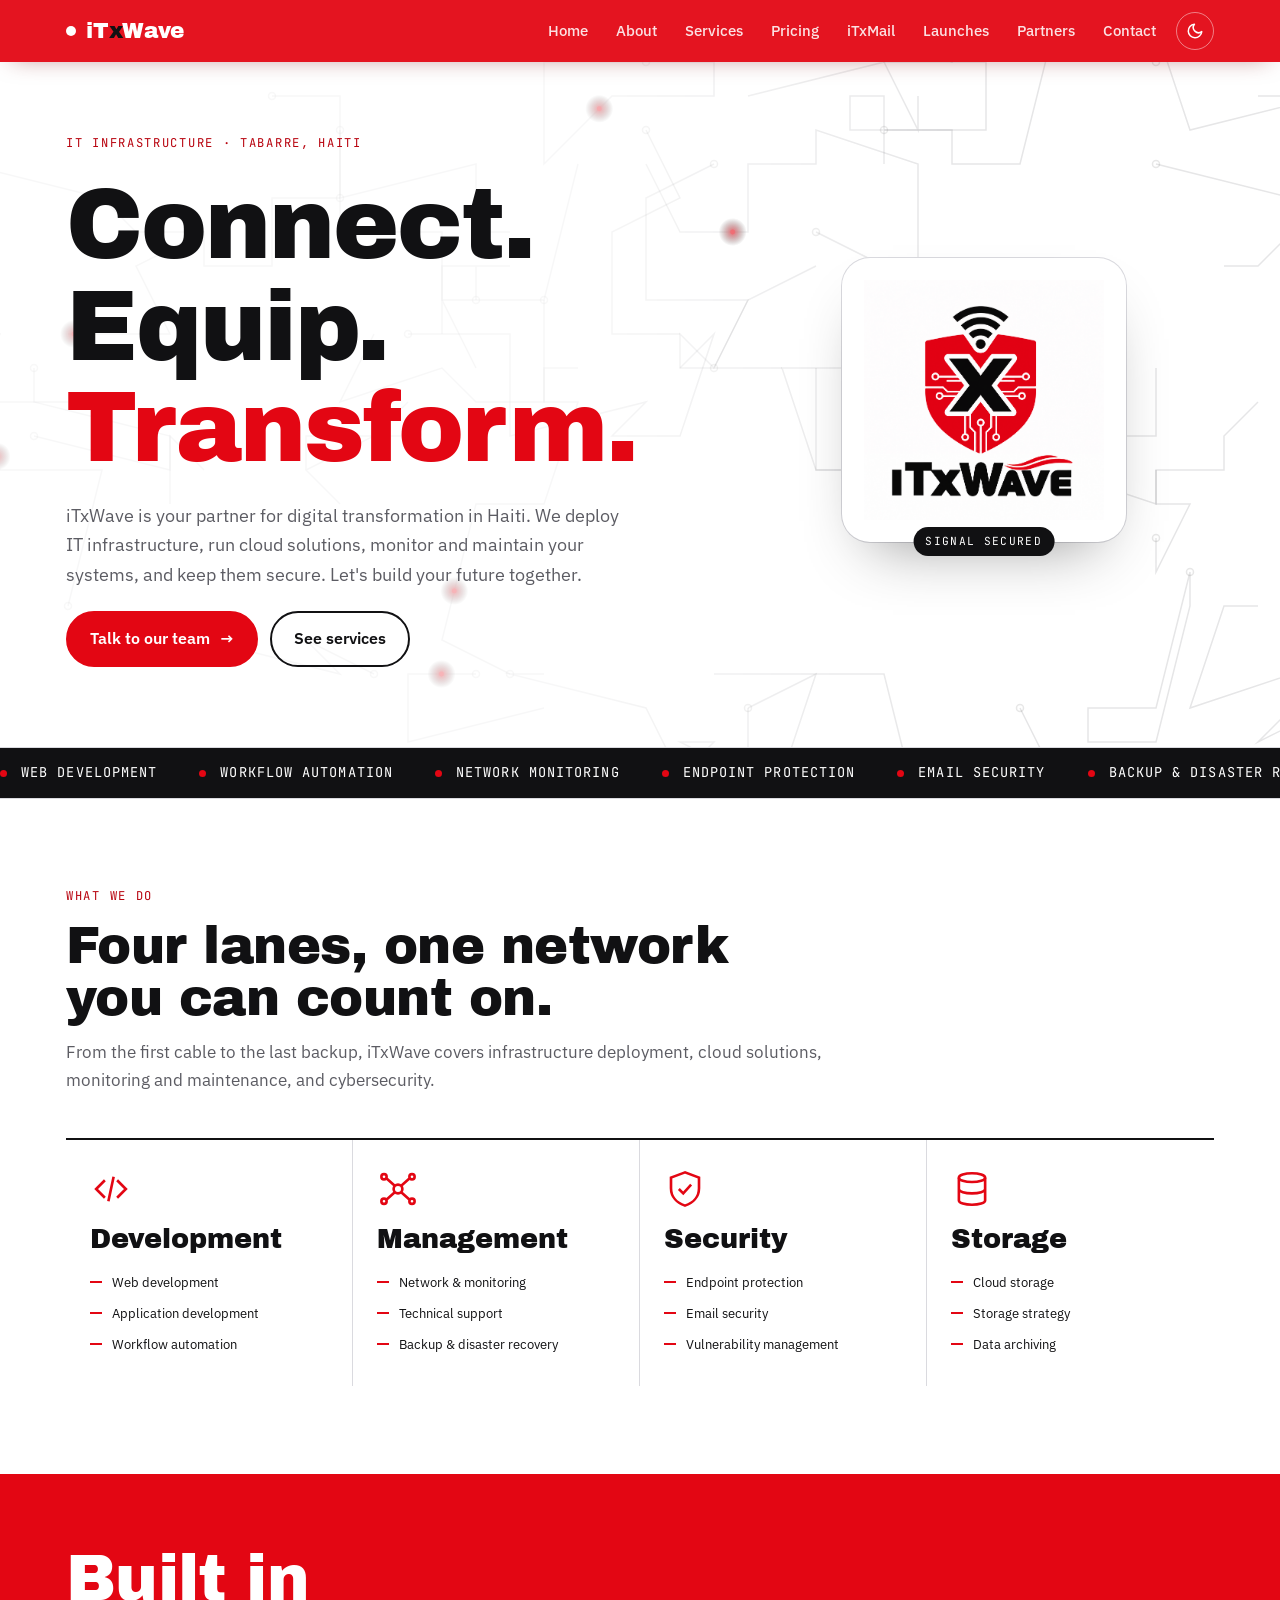
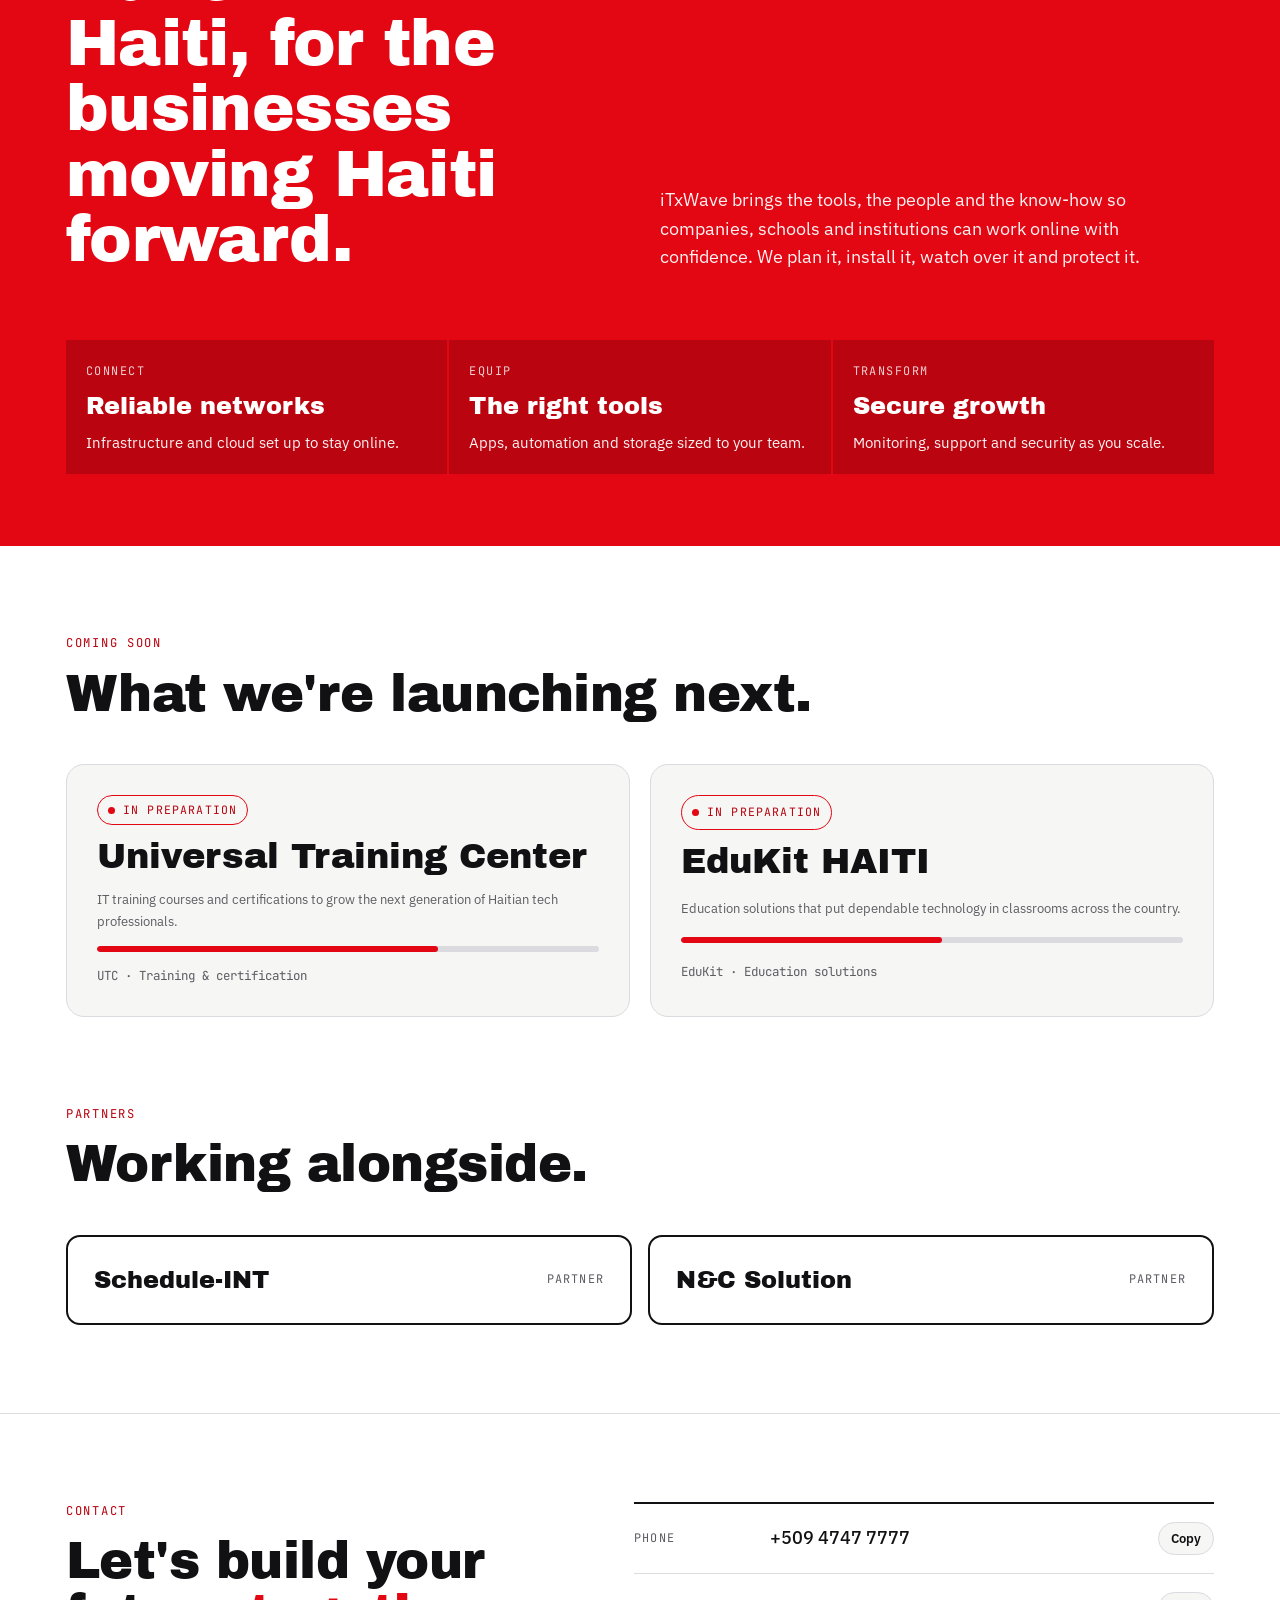
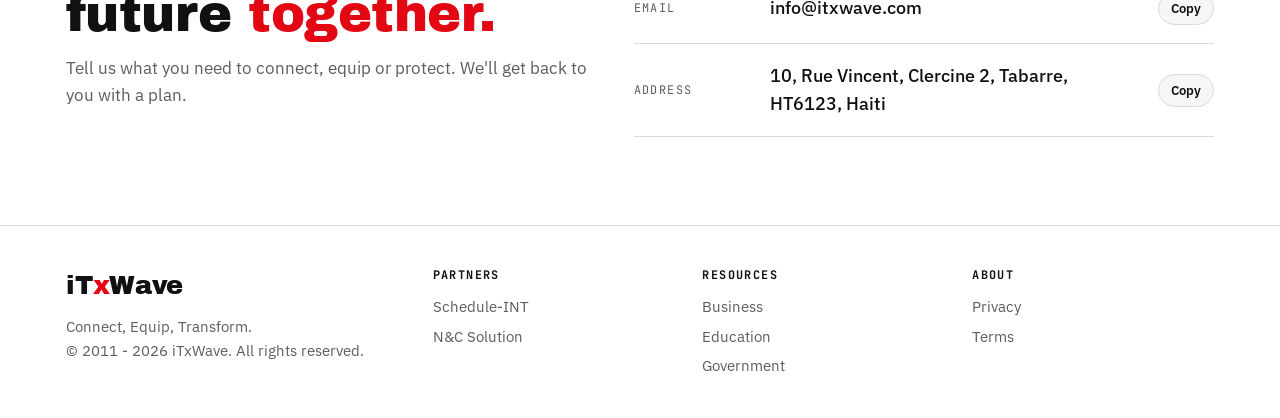
==== commit a2e8f878: "update loading page script" ====
--- a/index.html
+++ b/index.html
@@ -47,10 +47,11 @@
                     <ul>
                         <!--<li><a href="index.html">Home</a></li>-->
                         <li><a href="#top" onclick="loadPage('home')">Home</a></li>
-                        <li><a href="#top" onclick="loadPage('aboutus')">About</a></li>
+                        <li><a href="#top" onclick="loadPage('about')">About</a></li>
                         <li><a href="#services">Services</a></li>
                         <li><a href="#top" onclick="loadPage('pricing')">Pricing</a></li>
                         <!--<li><a href="#about">About</a></li>-->
+                        <li><a href="https://webmail.itxwave.com">iTxMail</a></li>
                         <li><a href="#launches">Launches</a></li>
                         <li><a href="#partners">Partners</a></li>
                         <li><a href="#contact">Contact</a></li>
@@ -213,9 +214,13 @@
 
         // Load html page into layout
         async function loadPage(pageName) {   
+            // Add a unique timestamp to the URL to bypass the cache
+            const uniqueUrl = `./pages/${pageName}.html?v=${new Date().getTime()}`;
+
             try {
                 // Look directly inside the "pages" folder for the html file
-                const response = await fetch(`./pages/${pageName}.html`);
+                //const response = await fetch(`./pages/${pageName}.html`);
+                const response = await fetch(uniqueUrl);
                 if (!response.ok) throw new Error('Page not found');
                 
                 const htmlContent = await response.text();
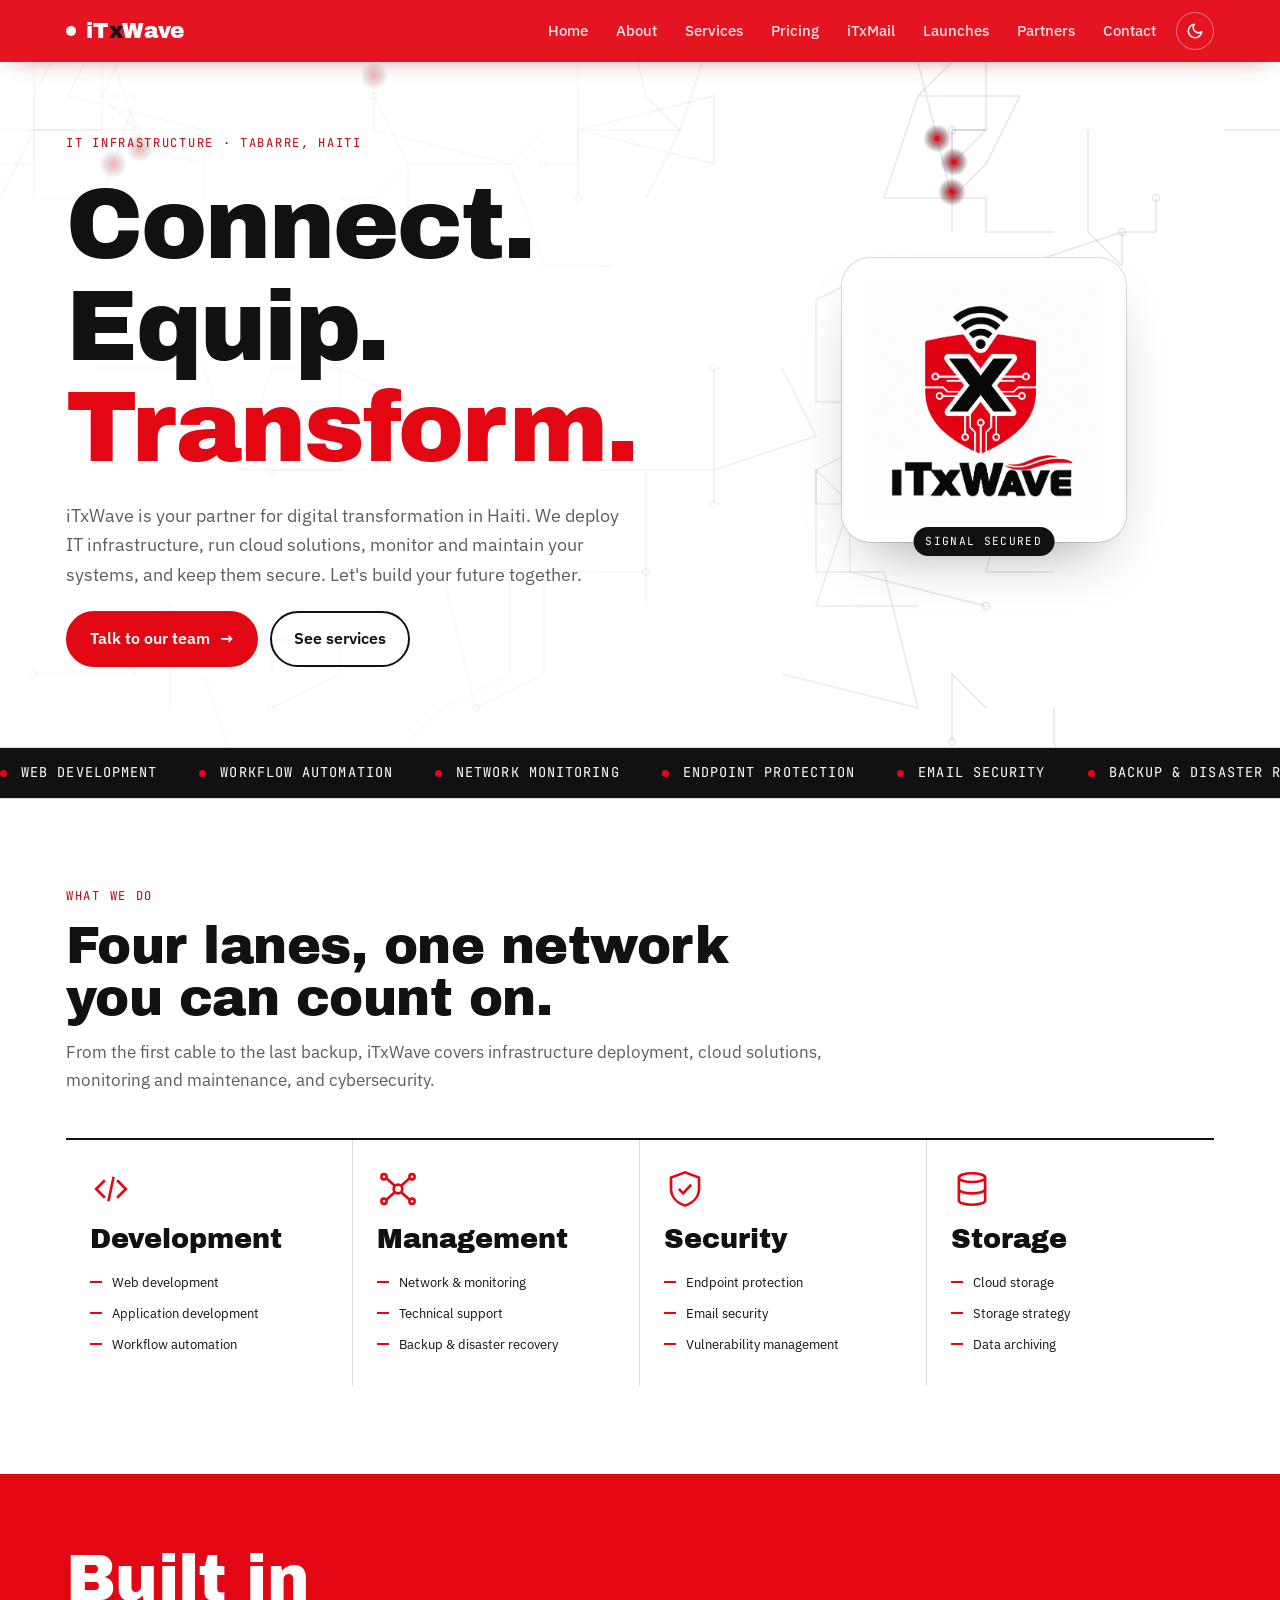
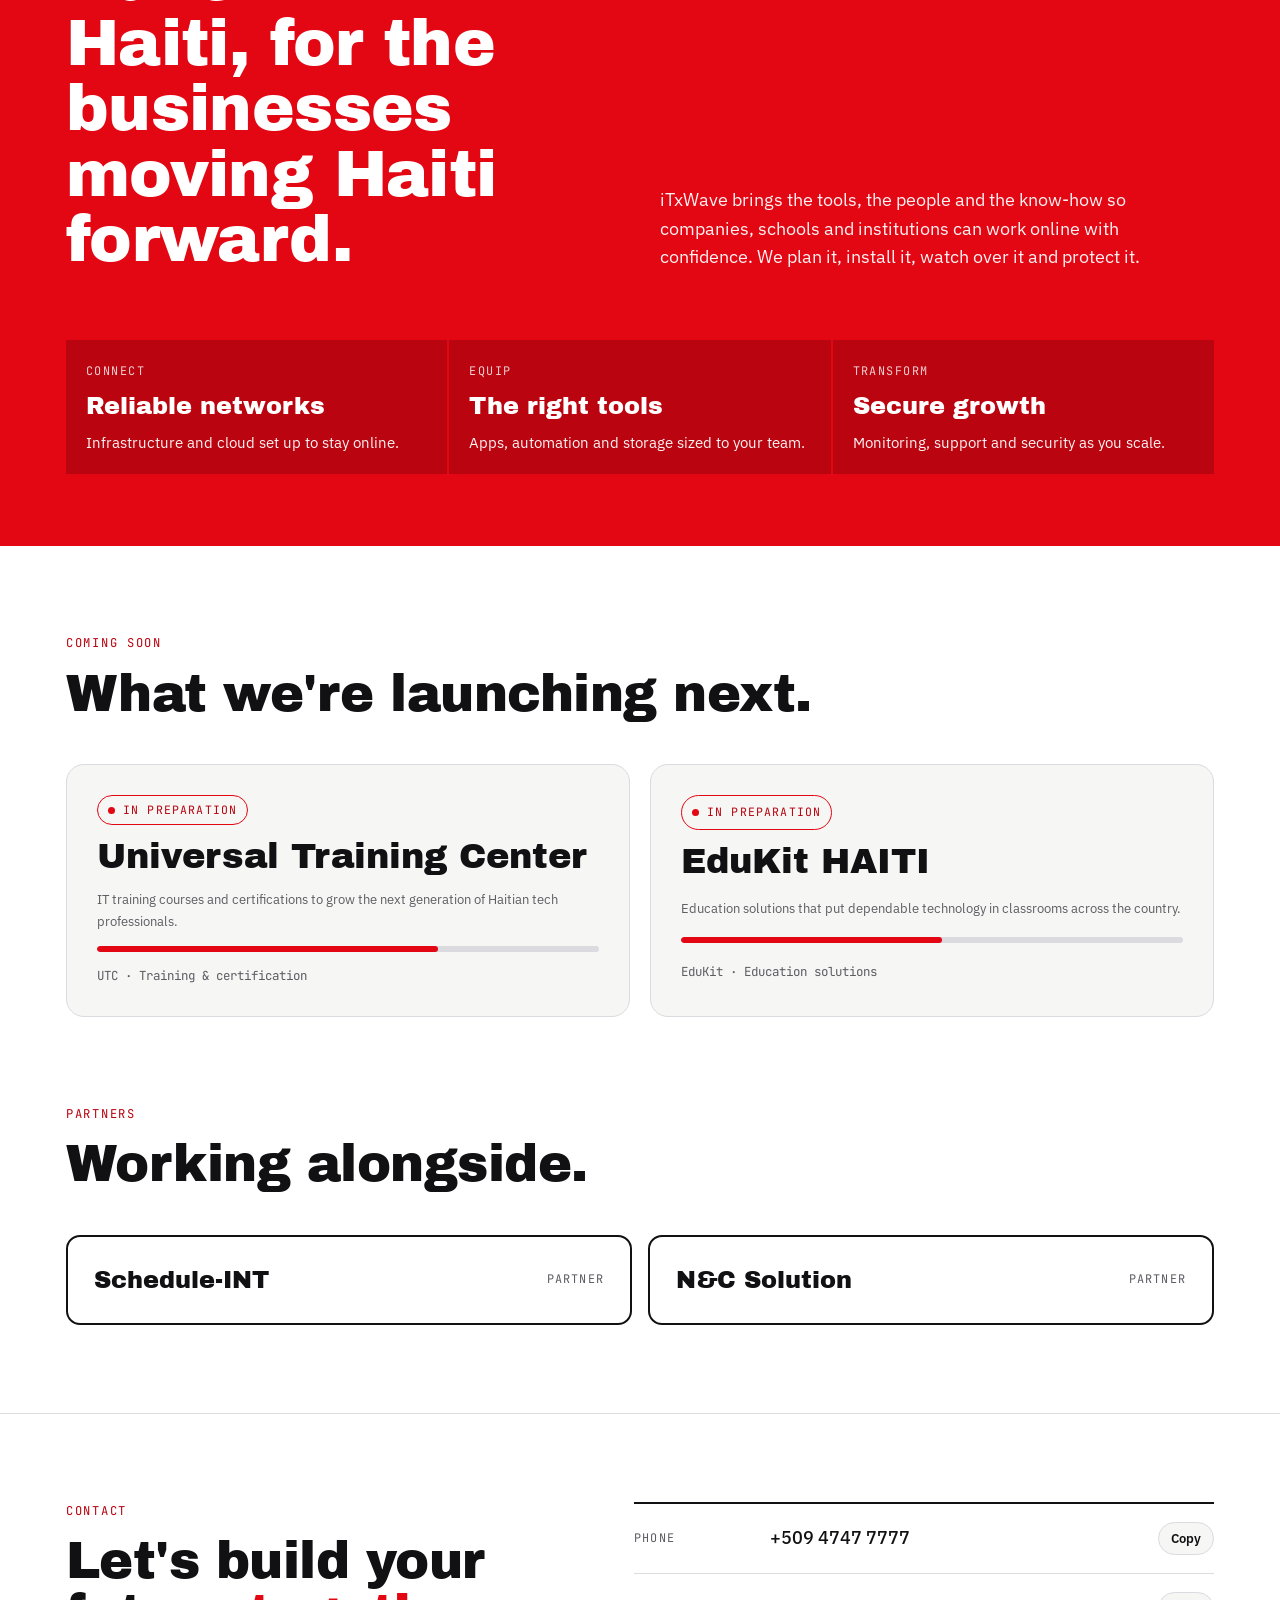
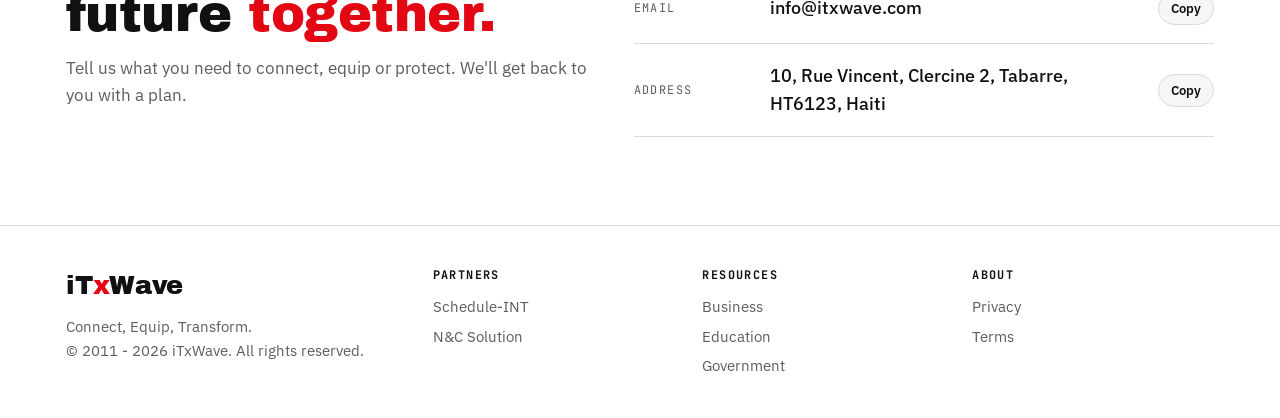
==== commit 044c67fa: "update pricing card theme" ====
--- a/index.html
+++ b/index.html
@@ -25,7 +25,7 @@
     <meta name="twitter:card" content="summary_large_image">
     <meta name="twitter:title" content="iTxWave — Connect. Equip. Transform.">
     <meta name="twitter:description" content="IT infrastructure, cloud solutions, monitoring and cybersecurity for businesses in Haiti.">
-    <meta name="twitter:image" content="https://www.itxwave.com/static/images/itxwave/og-image.png">
+    <meta name="twitter:image" content="https://www.itxwave.com/static/itxwave/images/og-image.png">
     <link rel="preconnect" href="https://fonts.googleapis.com">
     <link rel="preconnect" href="https://fonts.gstatic.com" crossorigin>
     <link rel="stylesheet" href="https://fonts.googleapis.com/css2?family=Archivo+Black&family=IBM+Plex+Sans:wght@400;500;600&family=JetBrains+Mono:wght@400;600&display=swap">
--- a/static/itxwave/css/pricing.css
+++ b/static/itxwave/css/pricing.css
@@ -8,6 +8,17 @@
     --success: #059669;
     --text-muted: #6B7280;
 }
+@media (prefers-color-scheme:dark){
+    :root:not([data-theme="light"]){
+        --bg:#0C0C0E; --surface:#16161A; --fg:#F2F2F0; --muted:#A3A3AB; --line:#2A2A30;
+        --red:#FF2B36; --red-ink:#FF5560; --trace:rgba(242,242,240,.08); --pulse:#FF2B36; color-scheme:dark
+    }
+}
+:root[data-theme="dark"]{
+    --bg:#0C0C0E; --surface:#16161A; --fg:#F2F2F0; --muted:#A3A3AB; --line:#2A2A30;
+    --red:#FF2B36; --red-ink:#FF5560; --trace:rgba(242,242,240,.08); --pulse:#FF2B36; color-scheme:dark
+}
+
 /*
 * {
     box-sizing: border-box;
@@ -54,7 +65,7 @@
     justify-content: center;
     gap: 15px;
     margin-bottom: 40px;
-    background: #fff;
+    background: var(--bg);
     padding: 8px 16px;
     border-radius: 30px;
     box-shadow: 0 2px 4px rgba(0,0,0,0.05);
@@ -123,7 +134,7 @@
 }
 
 .card {
-    background: #fff;
+    background: var(--bg);
     border: 1px solid var(--border);
     border-radius: 16px;
     padding: 30px;
@@ -224,7 +235,7 @@
     font-size: 0.95rem;
 }
 
-.feature-list li.disabled {
+.feature-list > li span.disabled {
     color: #9CA3AF;
     text-decoration: line-through;
 }
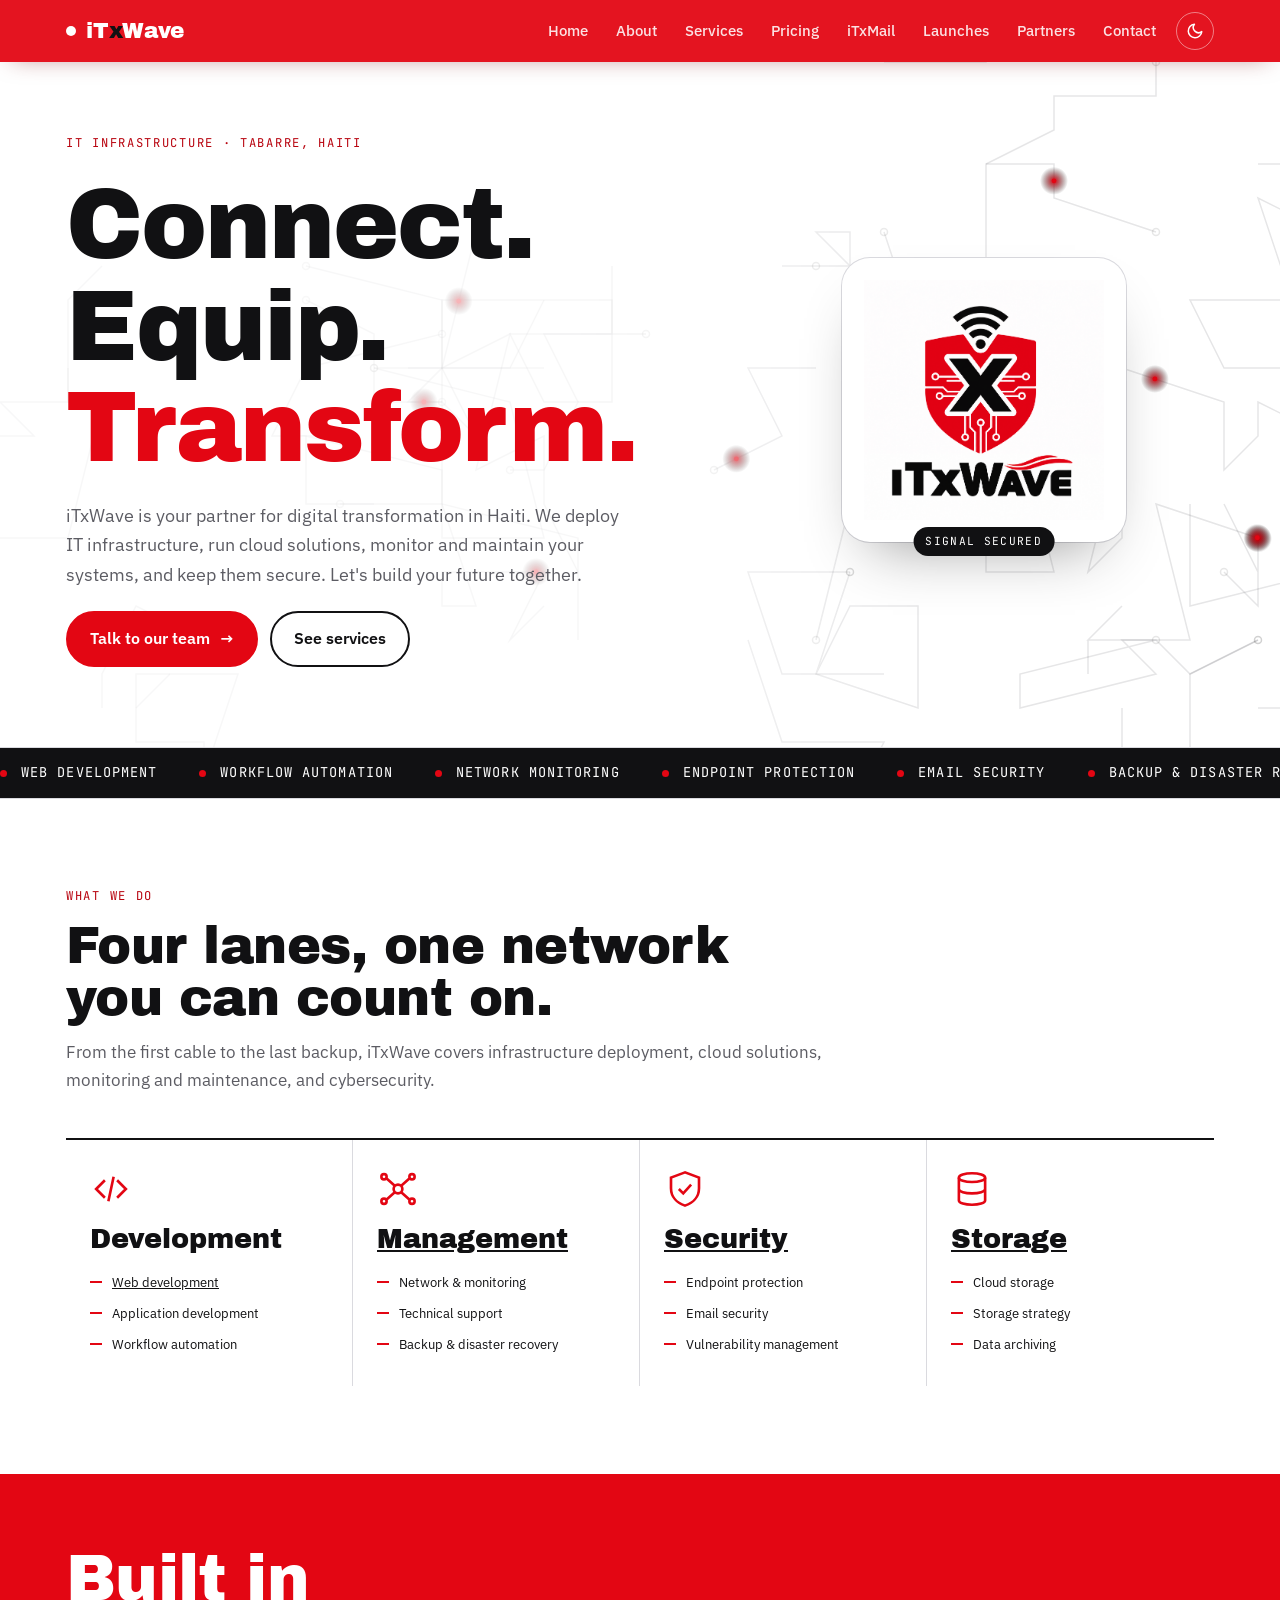
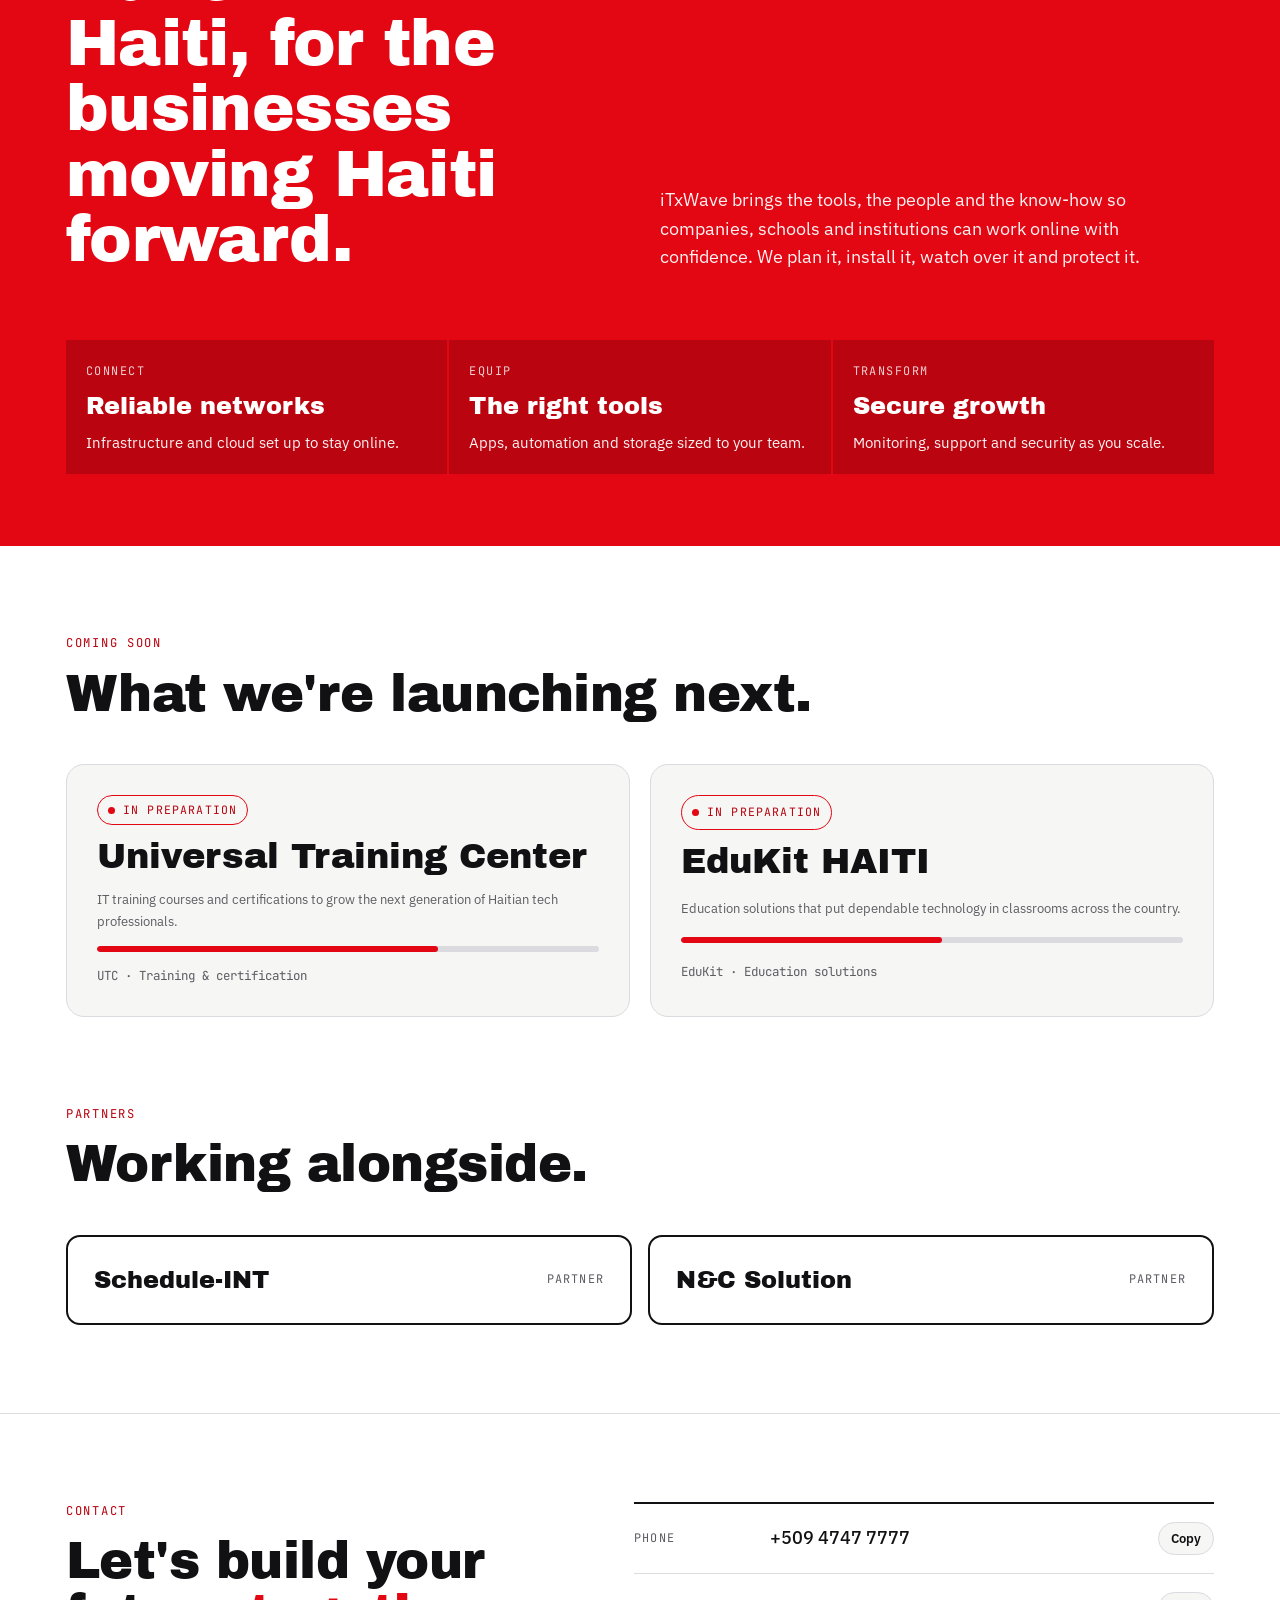
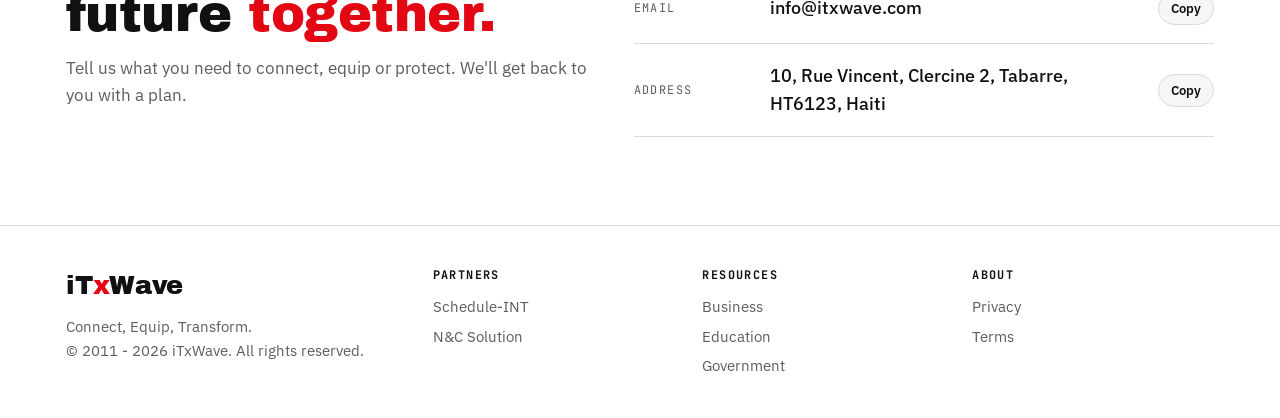
==== commit dc4e2657: "update services articles" ====
--- a/index.html
+++ b/index.html
@@ -81,21 +81,25 @@
                     <article class="lane">
                         <svg class="icon" viewBox="0 0 48 48" fill="none" stroke="currentColor" stroke-width="3" aria-hidden="true"><path d="M17 14 7 24l10 10M31 14l10 10-10 10M27 10l-6 28"/></svg>
                         <h3>Development</h3>
-                        <ul><li>Web development</li><li>Application development</li><li>Workflow automation</li></ul>
+                        <ul>
+                            <a href="#top" onclick="loadPage('pricing')"><li>Web development</li></a>
+                            <li>Application development</li>
+                            <li>Workflow automation</li>
+                        </ul>
                     </article>
                     <article class="lane">
                         <svg class="icon" viewBox="0 0 48 48" fill="none" stroke="currentColor" stroke-width="3" aria-hidden="true"><circle cx="24" cy="24" r="5"/><circle cx="8" cy="10" r="3"/><circle cx="40" cy="10" r="3"/><circle cx="8" cy="38" r="3"/><circle cx="40" cy="38" r="3"/><path d="M11 12l9 8M37 12l-9 8M11 36l9-8M37 36l-9-8"/></svg>
-                        <h3>Management</h3>
+                        <a href="#contact"><h3>Management</h3></a>
                         <ul><li>Network &amp; monitoring</li><li>Technical support</li><li>Backup &amp; disaster recovery</li></ul>
                     </article>
                     <article class="lane">
                         <svg class="icon" viewBox="0 0 48 48" fill="none" stroke="currentColor" stroke-width="3" aria-hidden="true"><path d="M24 5 8 11v12c0 10 7 17 16 20 9-3 16-10 16-20V11L24 5z"/><path d="m17 24 5 5 9-10"/></svg>
-                        <h3>Security</h3>
+                        <a href="#contact"><h3>Security</h3></a>
                         <ul><li>Endpoint protection</li><li>Email security</li><li>Vulnerability management</li></ul>
                     </article>
                     <article class="lane">
                         <svg class="icon" viewBox="0 0 48 48" fill="none" stroke="currentColor" stroke-width="3" aria-hidden="true"><ellipse cx="24" cy="11" rx="15" ry="5"/><path d="M9 11v13c0 3 7 5 15 5s15-2 15-5V11M9 24v13c0 3 7 5 15 5s15-2 15-5V24"/></svg>
-                        <h3>Storage</h3>
+                        <a href="#contact"><h3>Storage</h3></a>
                         <ul><li>Cloud storage</li><li>Storage strategy</li><li>Data archiving</li></ul>
                     </article>
                 </div>
--- a/static/itxwave/css/pricing.css
+++ b/static/itxwave/css/pricing.css
@@ -7,15 +7,16 @@
     --border: #E5E7EB;
     --success: #059669;
     --text-muted: #6B7280;
+    --shadow:rgba(0,0,0,0.05);
 }
 @media (prefers-color-scheme:dark){
     :root:not([data-theme="light"]){
-        --bg:#0C0C0E; --surface:#16161A; --fg:#F2F2F0; --muted:#A3A3AB; --line:#2A2A30;
+        --bg:#0C0C0E; --surface:#16161A; --fg:#F2F2F0; --muted:#A3A3AB; --line:#2A2A30; 
         --red:#FF2B36; --red-ink:#FF5560; --trace:rgba(242,242,240,.08); --pulse:#FF2B36; color-scheme:dark
     }
 }
 :root[data-theme="dark"]{
-    --bg:#0C0C0E; --surface:#16161A; --fg:#F2F2F0; --muted:#A3A3AB; --line:#2A2A30;
+    --bg:#0C0C0E; --surface:#16161A; --fg:#F2F2F0; --muted:#A3A3AB; --line:#2A2A30; 
     --red:#FF2B36; --red-ink:#FF5560; --trace:rgba(242,242,240,.08); --pulse:#FF2B36; color-scheme:dark
 }
 
@@ -167,6 +168,20 @@
     text-transform: uppercase;
     letter-spacing: 0.05em;
 }
+/*
+.badge-btn, .avatar-container {
+  position: relative;
+  display: inline-block;
+}*/
+
+.badge-btn {
+  padding: 2px 8px;
+  background-color: #057a28;
+  color: white;
+  border: none;
+  border-radius: 10px;
+  cursor: pointer;
+}
 
 .plan-name {
     font-size: 1.5rem;
@@ -186,7 +201,7 @@
 }
 
 .setup-fee {
-    font-size: 0.85rem;
+    font-size: 1rem;
     color: var(--text-muted);
     margin-bottom: 5px;
 }
@@ -274,6 +289,7 @@
     background: var(--primary-hover);
 }
 */
+
 .footer-note {
     text-align: center;
     color: var(--text-muted);
